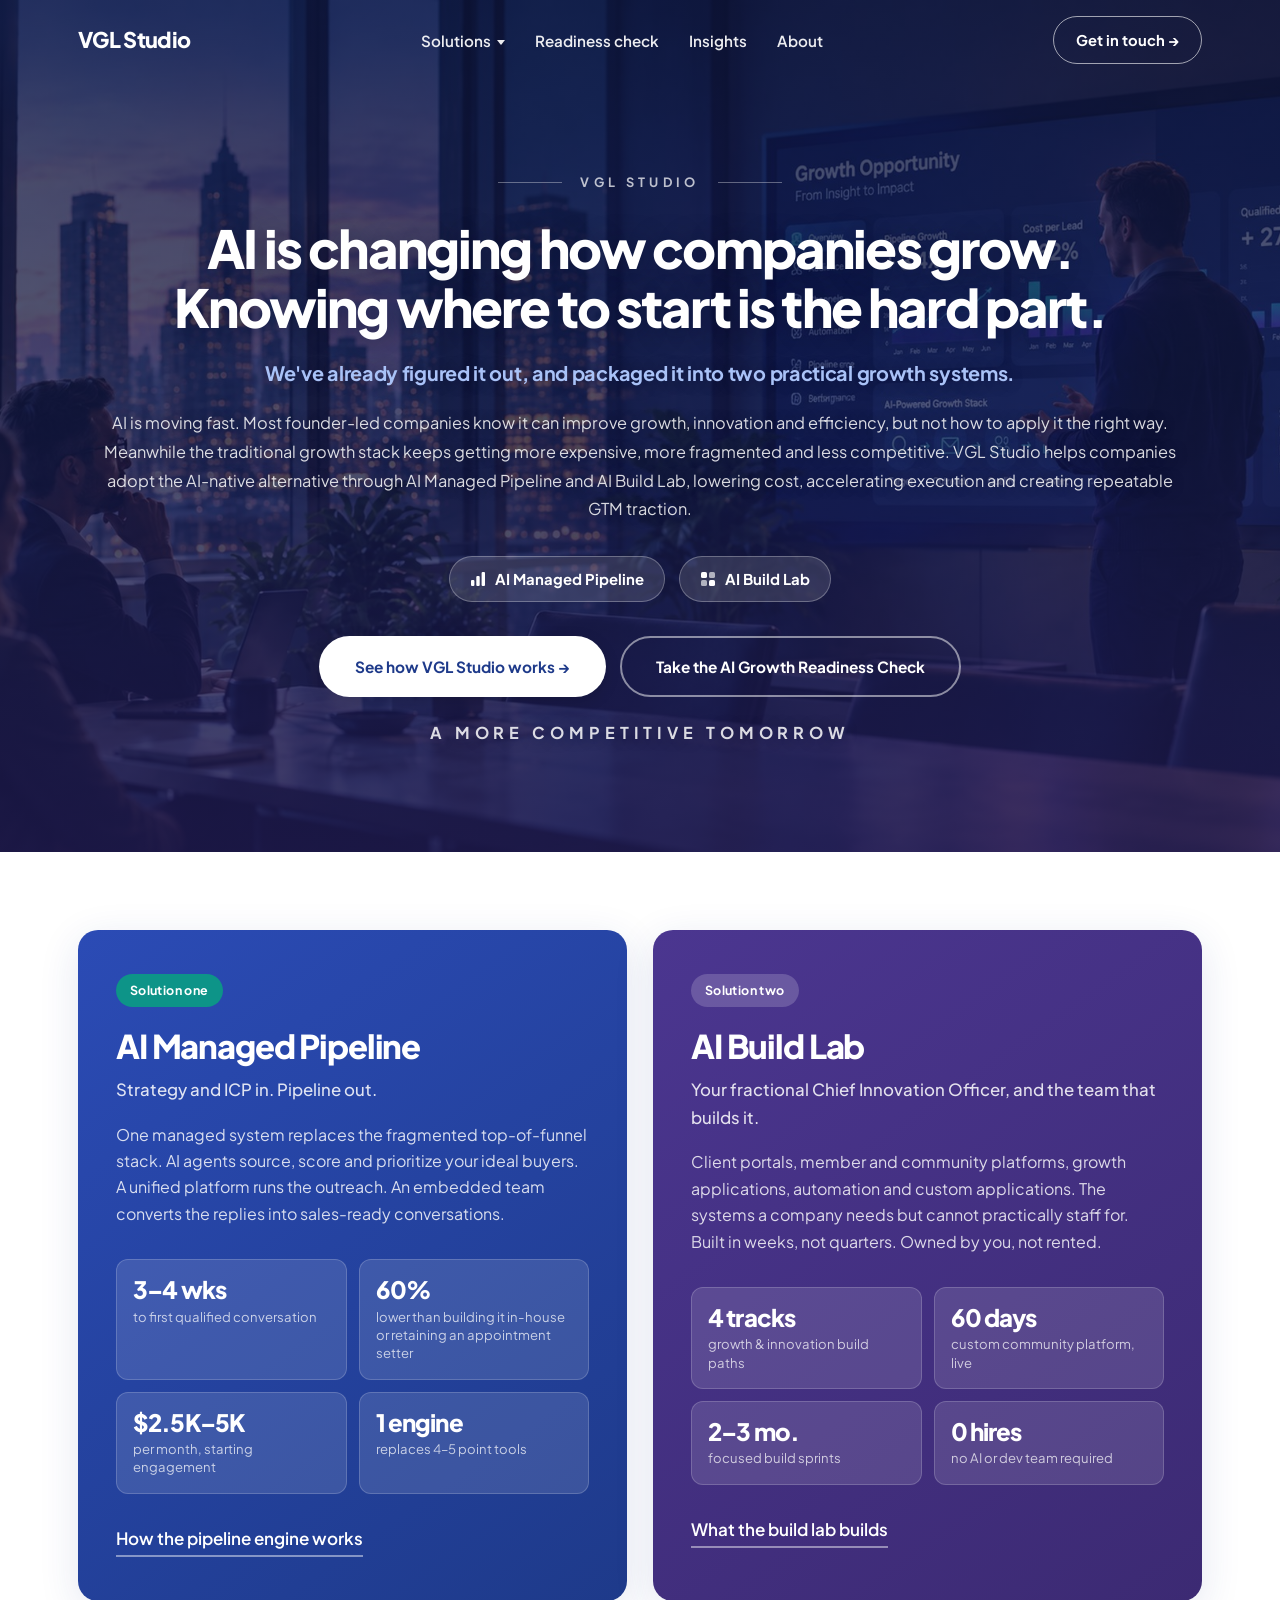
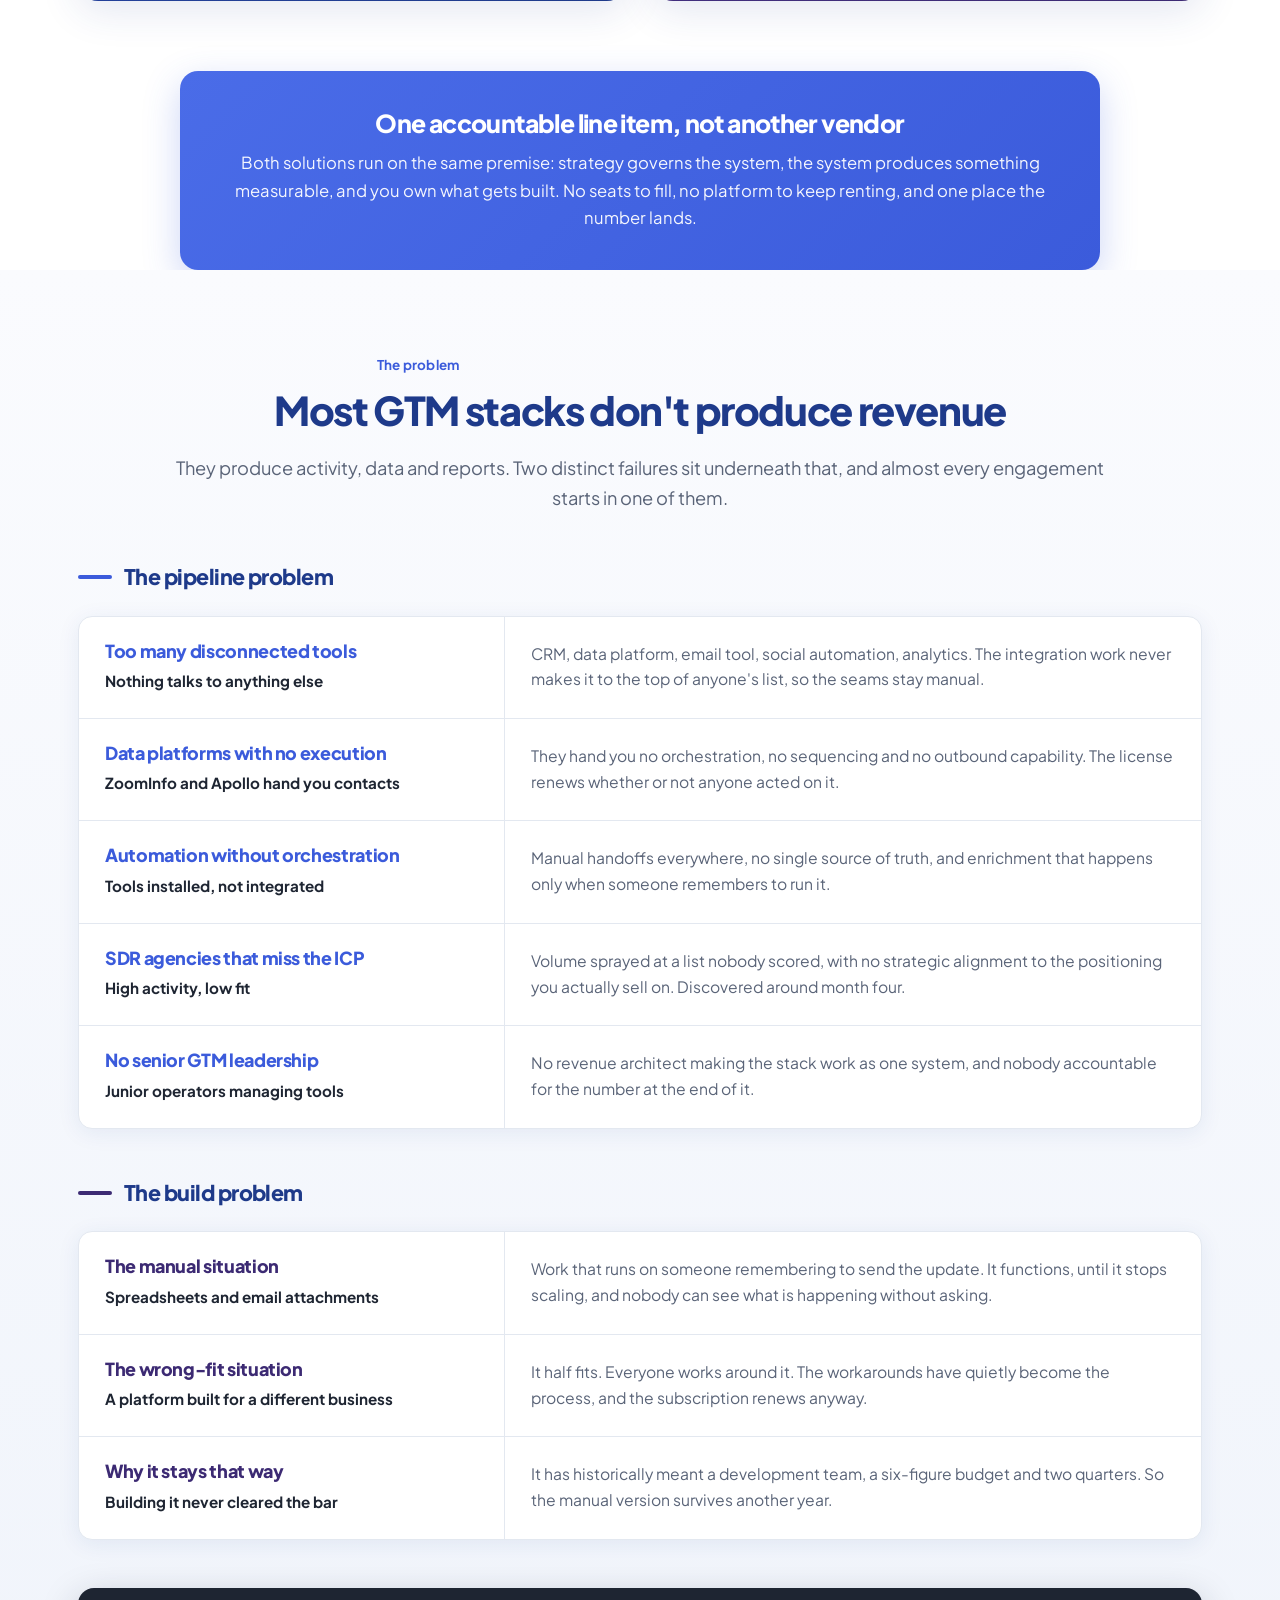
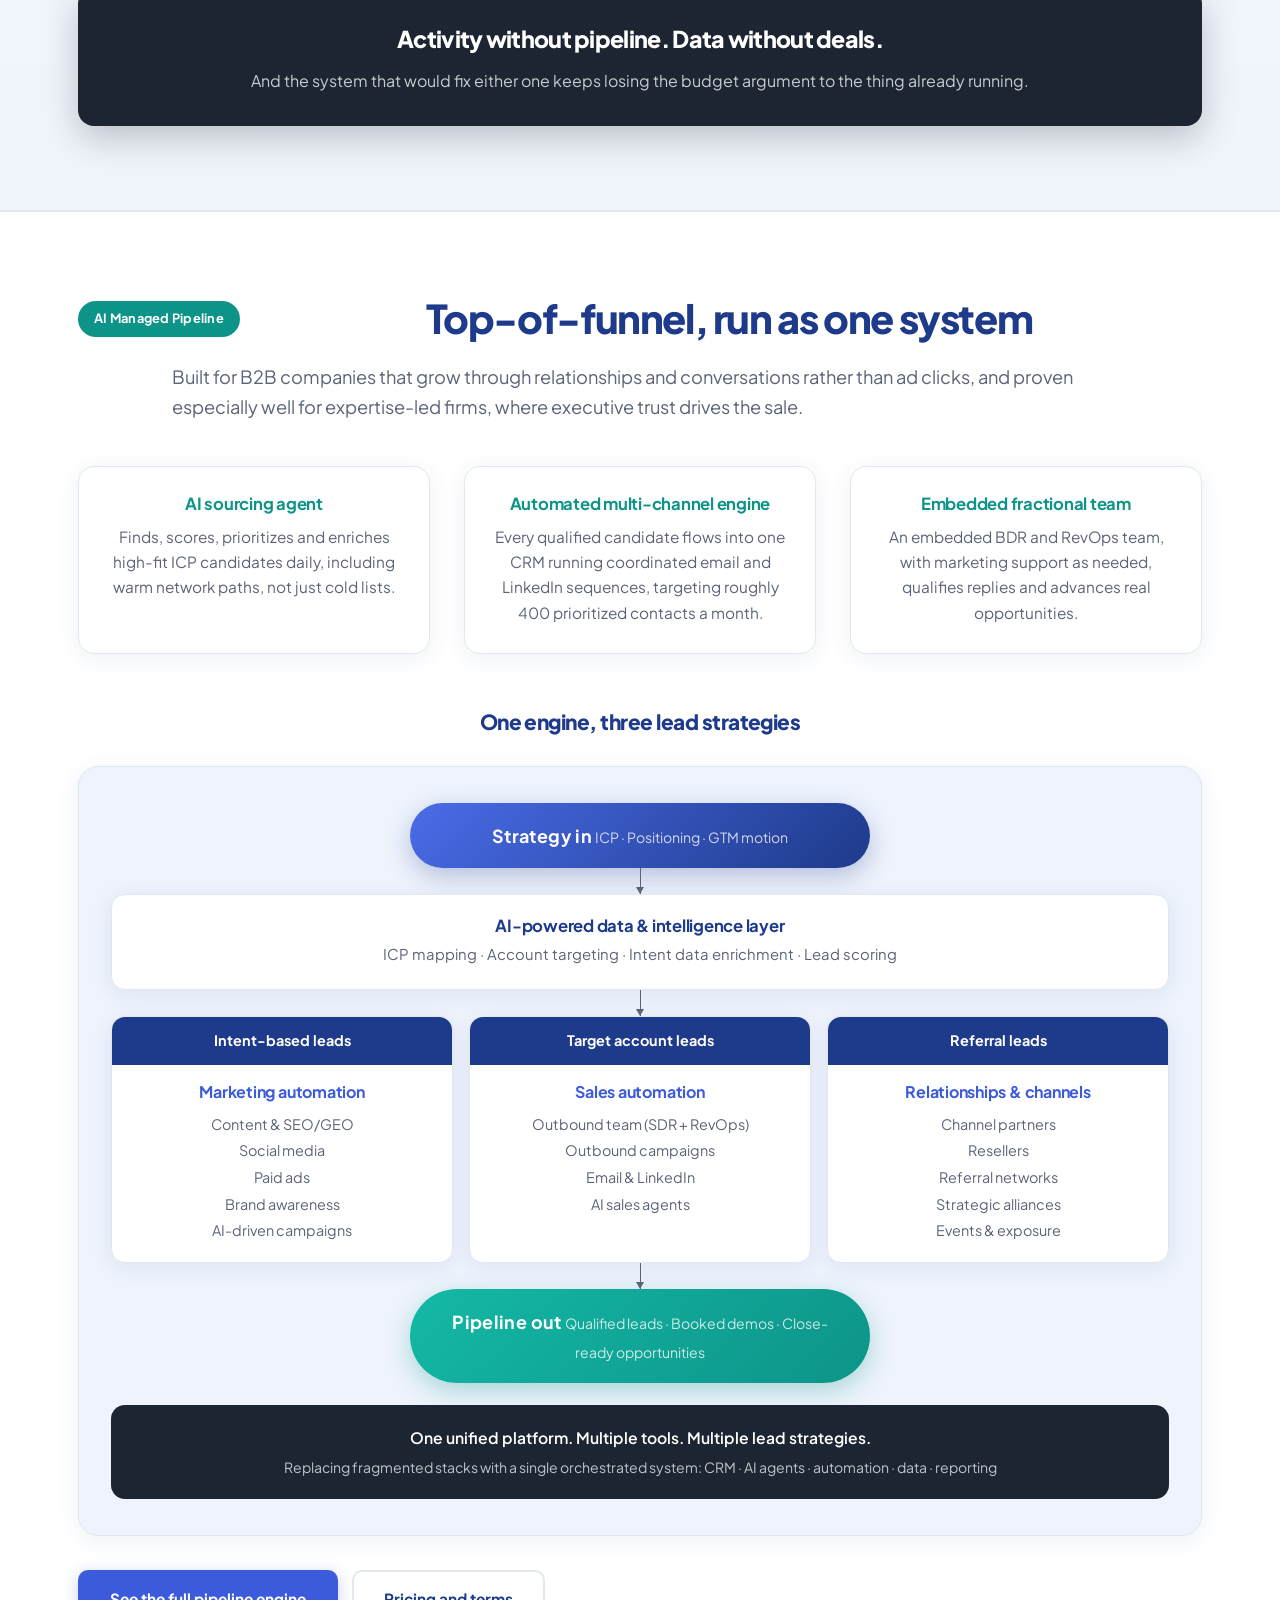
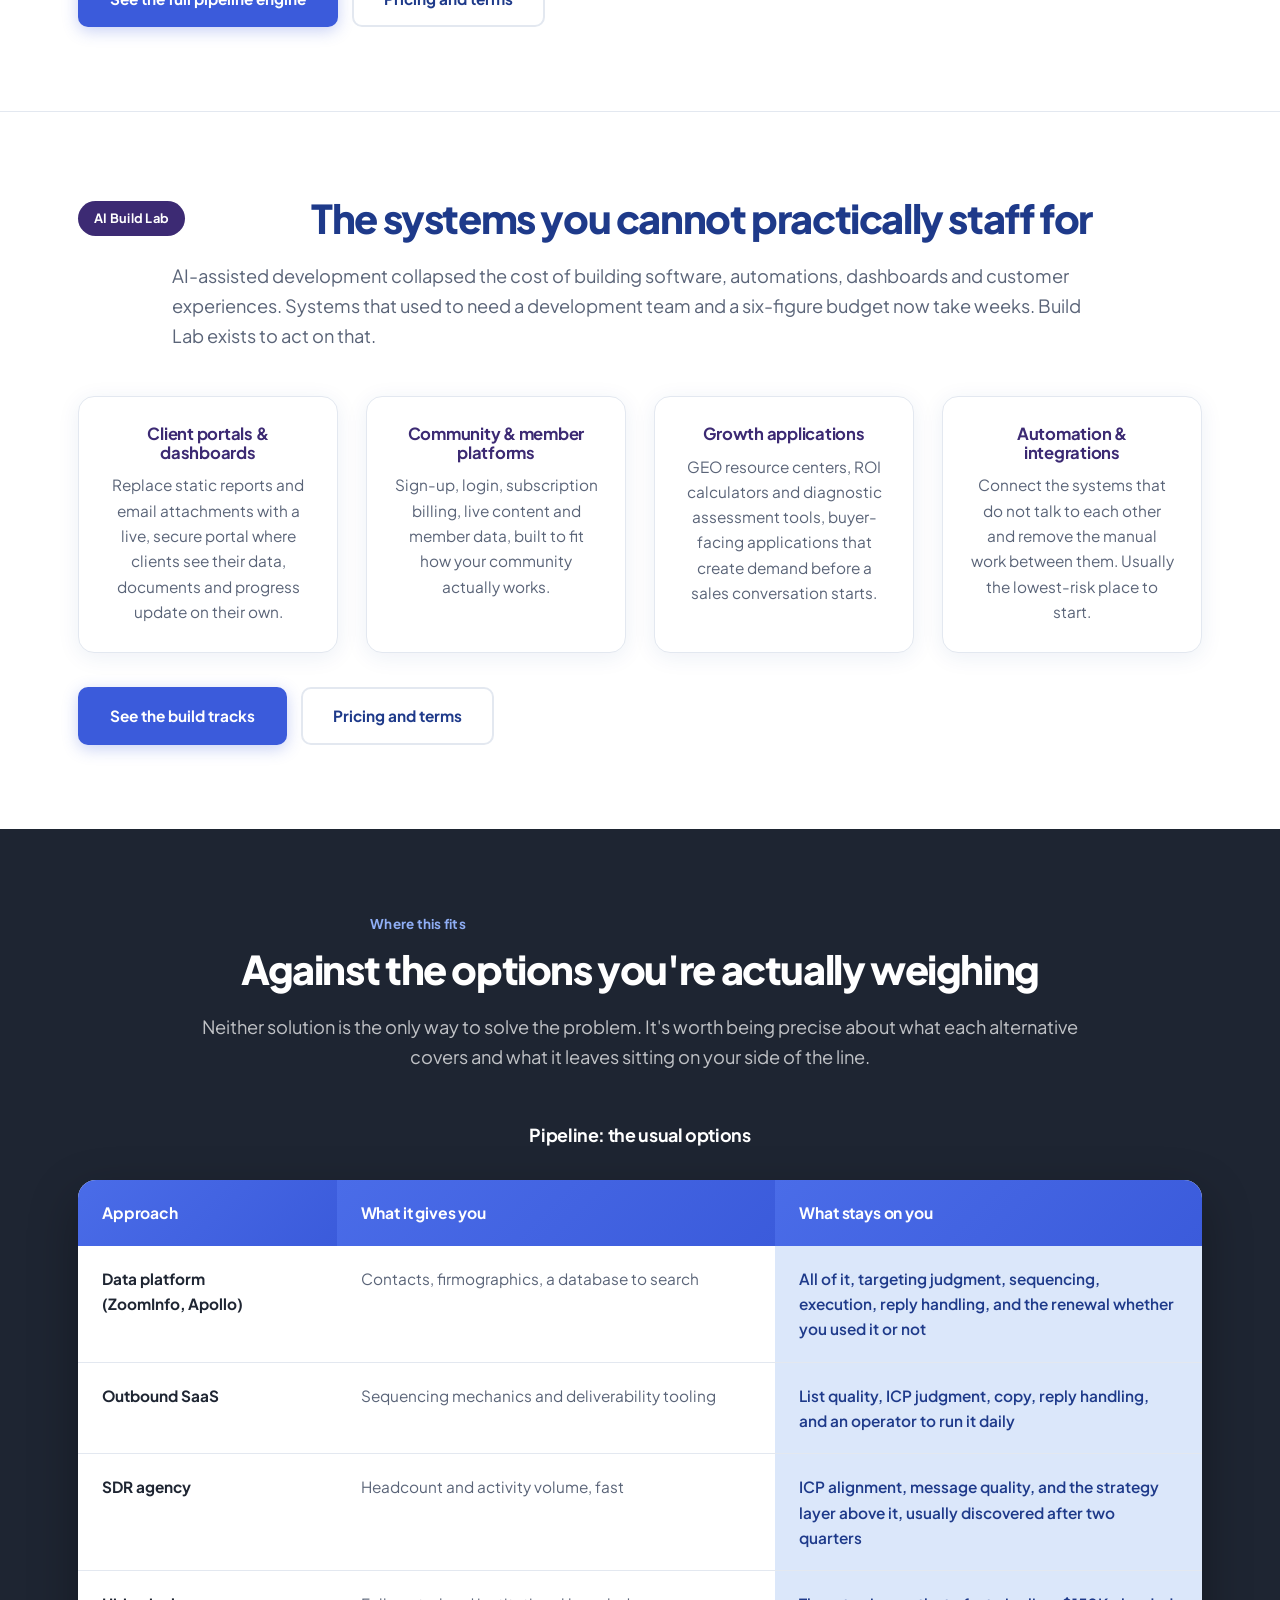
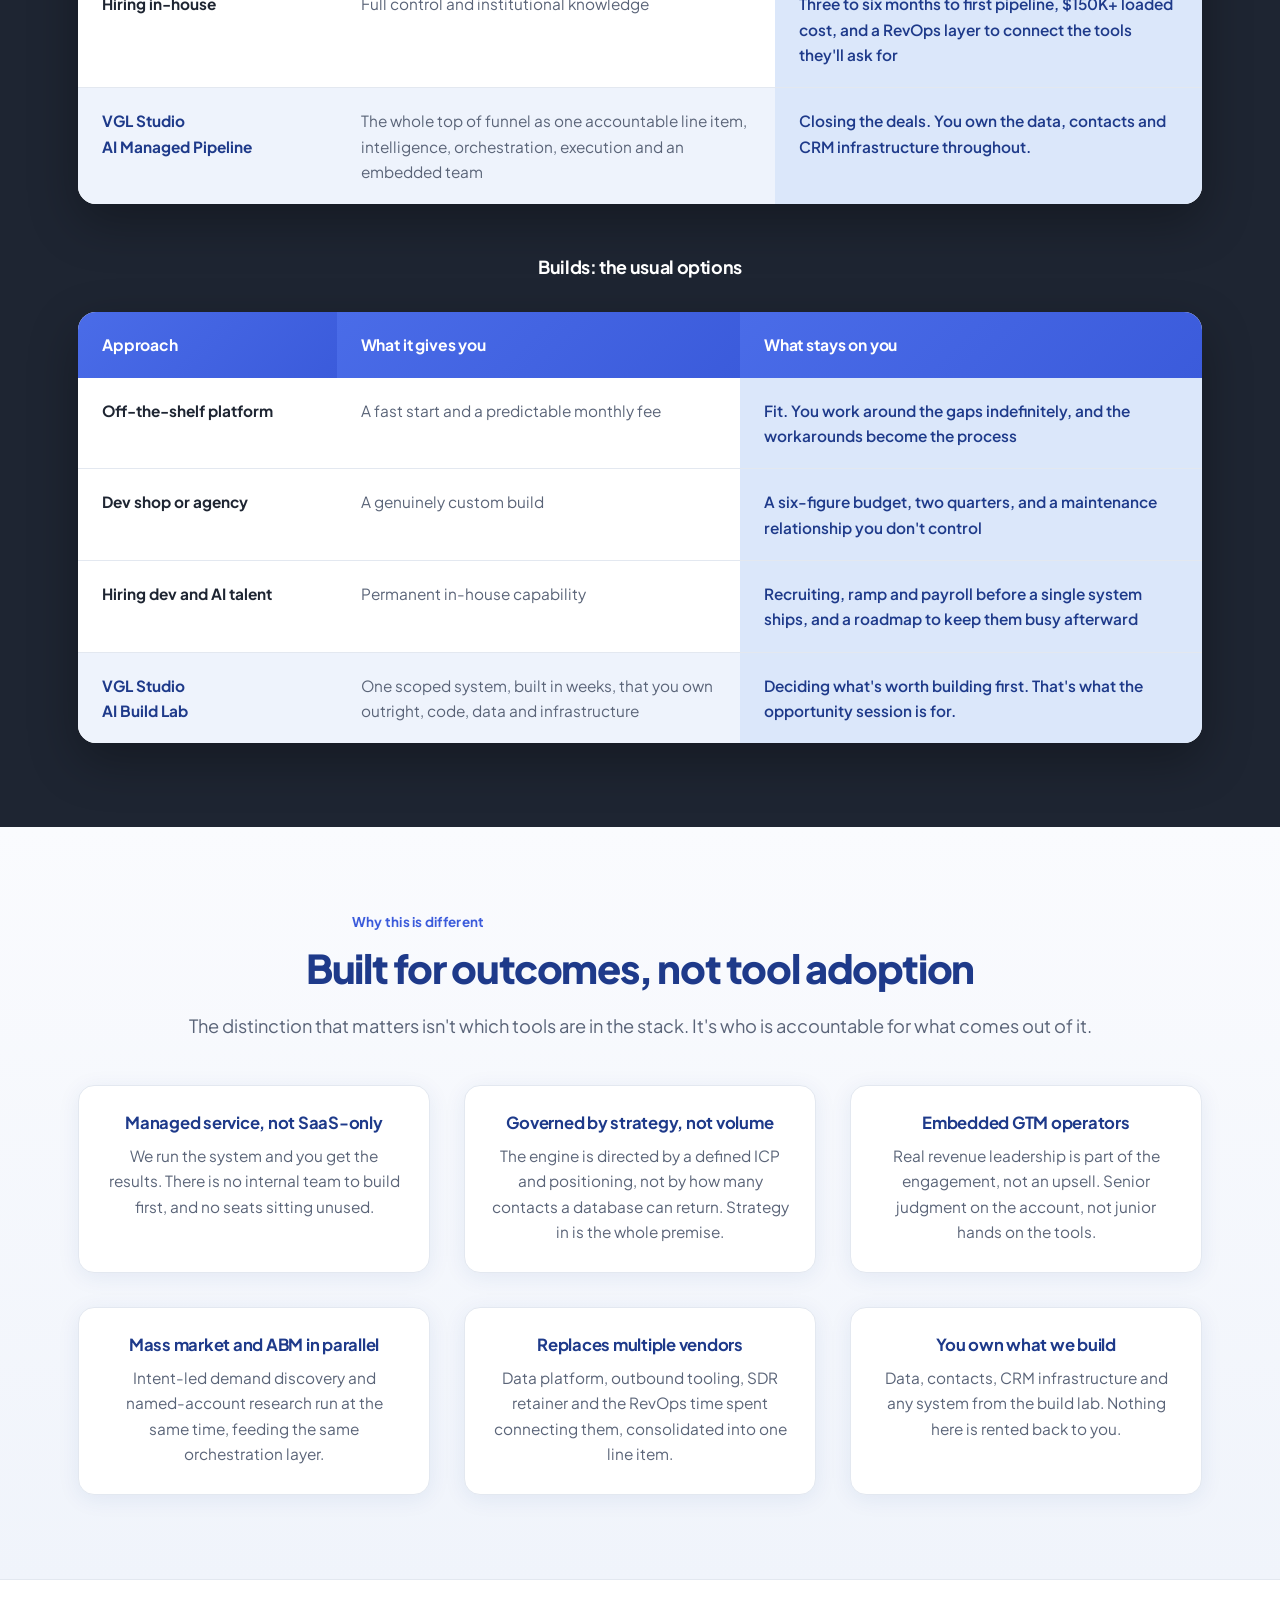
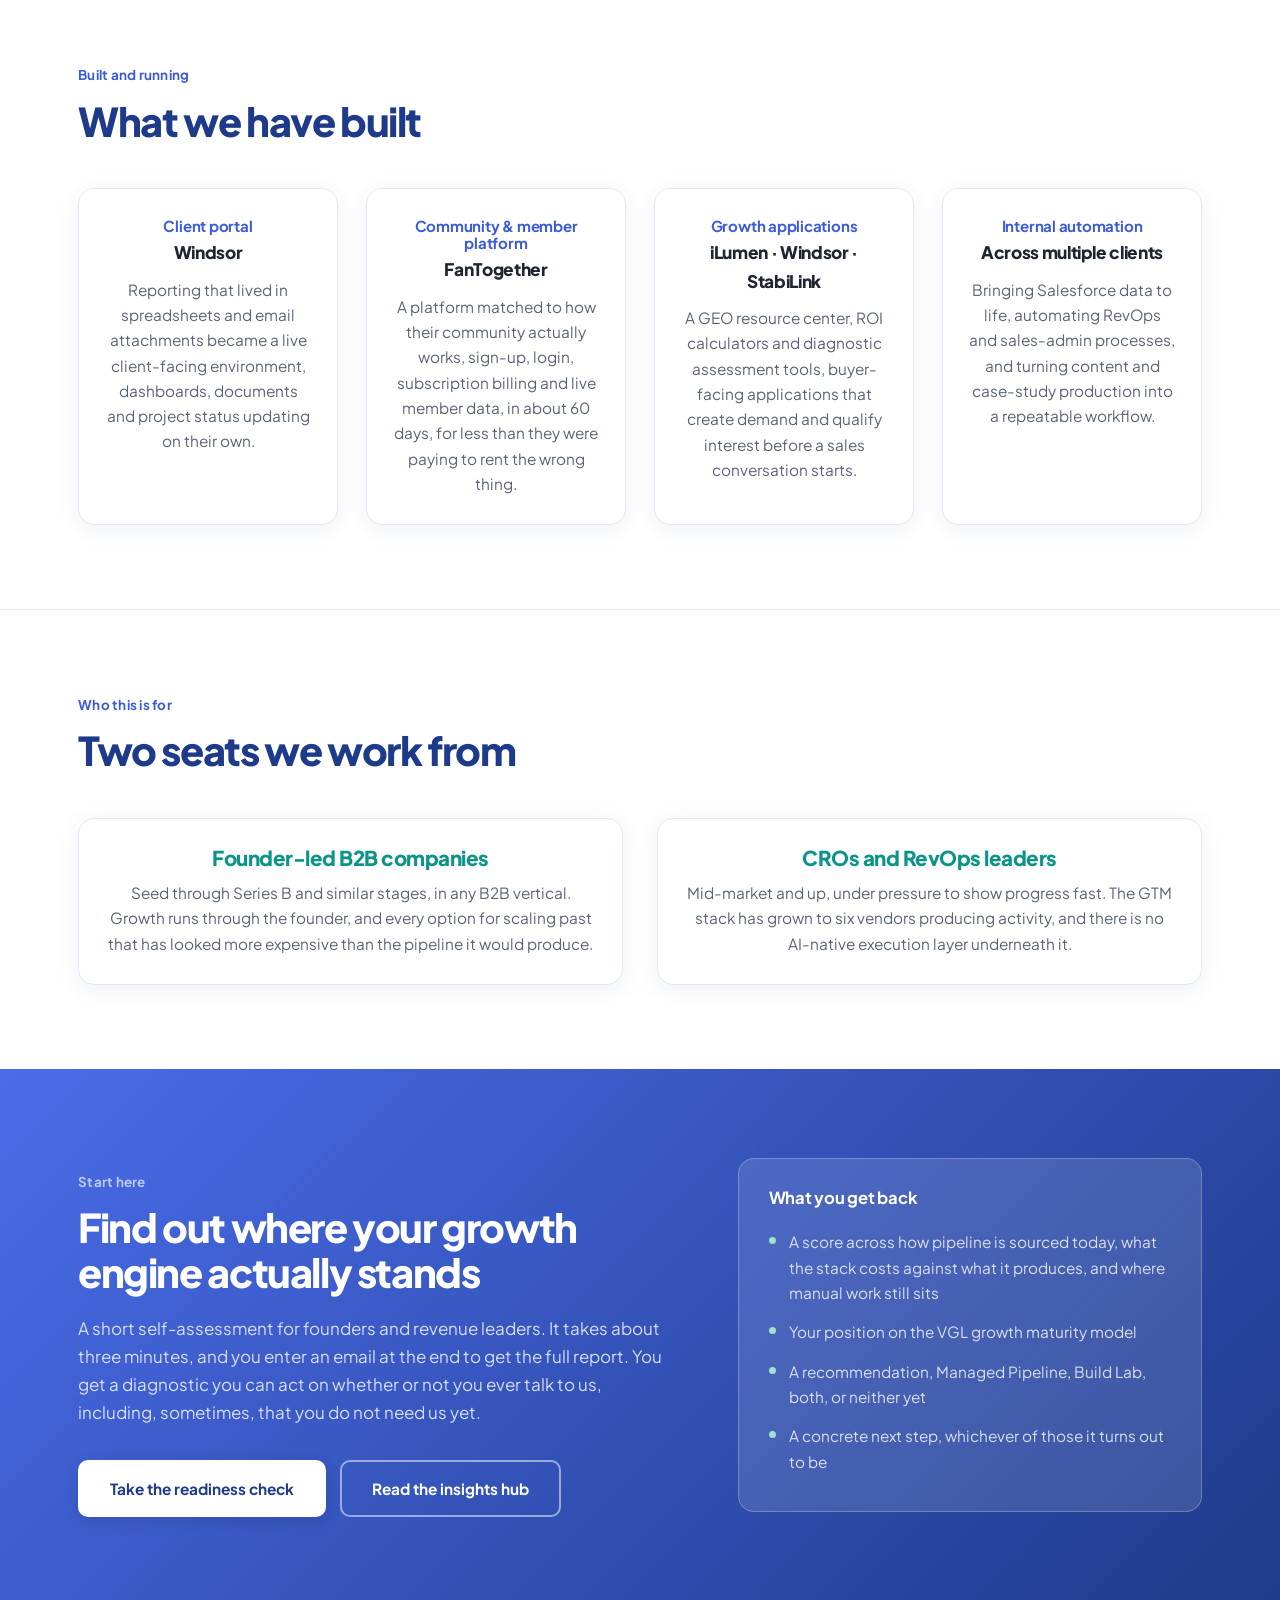
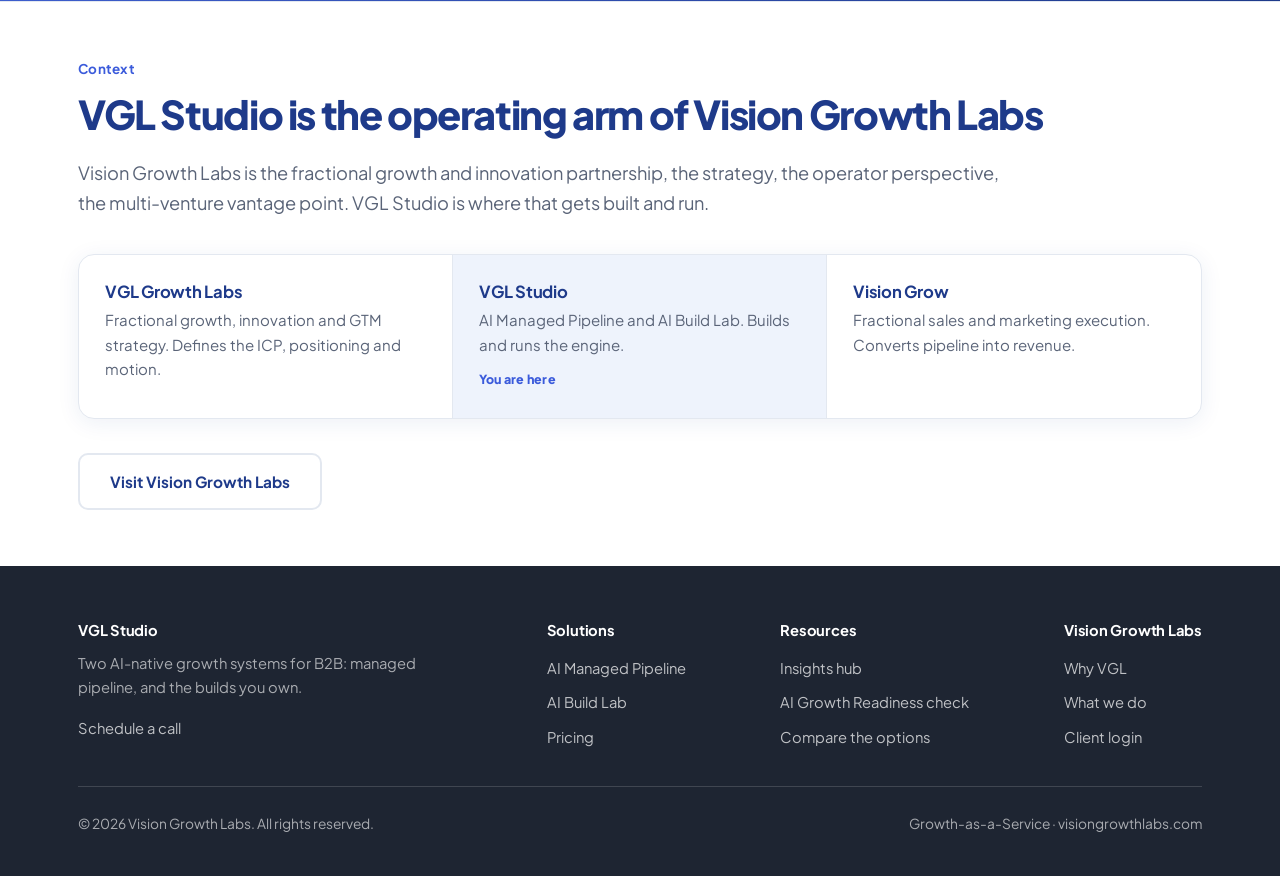
==== index.html @ e2ba4012 "Add files via upload" ====
<!DOCTYPE html>
<html lang="en">
<head>
<meta charset="UTF-8">
<meta name="viewport" content="width=device-width, initial-scale=1.0">

<title>VGL Studio | AI Managed Pipeline &amp; AI Build Lab for B2B Growth</title>
<meta name="description" content="VGL Studio runs two AI-native growth systems for B2B companies: a managed pipeline engine that produces qualified conversations, and a build lab for the portals, applications, and automations you cannot practically staff for.">
<link rel="canonical" href="https://vglstudio.ai/">
<meta name="robots" content="index, follow">

<meta property="og:type" content="website">
<meta property="og:url" content="https://vglstudio.ai/">
<meta property="og:title" content="VGL Studio | AI Managed Pipeline &amp; AI Build Lab for B2B Growth">
<meta property="og:description" content="Two AI-native growth systems for B2B: managed pipeline that produces qualified conversations, and custom builds you own.">
<meta property="og:site_name" content="VGL Studio">
<meta name="twitter:card" content="summary_large_image">
<meta name="twitter:title" content="VGL Studio | AI Managed Pipeline &amp; AI Build Lab">
<meta name="twitter:description" content="Two AI-native growth systems for B2B: managed pipeline that produces qualified conversations, and custom builds you own.">

<link rel="preload" as="image" href="/images/hero.jpg" fetchpriority="high">
<link rel="preconnect" href="https://fonts.googleapis.com">
<link rel="preconnect" href="https://fonts.gstatic.com" crossorigin>
<link href="https://fonts.googleapis.com/css2?family=Plus+Jakarta+Sans:wght@400;500;600;700;800&display=swap" rel="stylesheet">

<script type="application/ld+json">
{
  "@context": "https://schema.org",
  "@graph": [
    {
      "@type": "Organization",
      "@id": "https://vglstudio.ai/#organization",
      "name": "VGL Studio",
      "url": "https://vglstudio.ai/",
      "description": "VGL Studio is the productized growth arm of Vision Growth Labs, delivering AI Managed Pipeline and AI Build Lab engagements for B2B companies.",
      "parentOrganization": {
        "@type": "Organization",
        "name": "Vision Growth Labs",
        "url": "https://visiongrowthlabs.com/"
      }
    },
    {
      "@type": "WebSite",
      "@id": "https://vglstudio.ai/#website",
      "url": "https://vglstudio.ai/",
      "name": "VGL Studio",
      "publisher": { "@id": "https://vglstudio.ai/#organization" }
    },
    {
      "@type": "Service",
      "name": "AI Managed Pipeline",
      "serviceType": "Managed B2B pipeline generation",
      "url": "https://vglstudio.ai/ai-managed-pipeline",
      "provider": { "@id": "https://vglstudio.ai/#organization" },
      "description": "A single managed system that replaces a fragmented top-of-funnel stack. Relationship intelligence, signal mining, buyer intent detection and AI scoring identify high-fit buyers, a unified platform runs coordinated email and LinkedIn outreach, and an embedded BDR and RevOps team converts replies into sales-ready conversations.",
      "offers": {
        "@type": "Offer",
        "priceCurrency": "USD",
        "priceSpecification": {
          "@type": "PriceSpecification",
          "minPrice": "2500",
          "maxPrice": "5000",
          "priceCurrency": "USD",
          "unitText": "MONTH"
        }
      }
    },
    {
      "@type": "Service",
      "name": "AI Build Lab",
      "serviceType": "AI-assisted custom software and automation builds",
      "url": "https://vglstudio.ai/ai-build-lab",
      "provider": { "@id": "https://vglstudio.ai/#organization" },
      "description": "Builds the systems, tools, and platforms a company needs but cannot practically staff for: client portals, member and community platforms, growth applications, automation, and custom applications.",
      "offers": {
        "@type": "Offer",
        "priceCurrency": "USD",
        "priceSpecification": {
          "@type": "PriceSpecification",
          "minPrice": "2000",
          "maxPrice": "5000",
          "priceCurrency": "USD",
          "unitText": "MONTH"
        }
      }
    }
  ]
}
</script>

<link rel="stylesheet" href="/styles.css">
</head>

<body>
<a class="skip" href="#main">Skip to content</a>

<header id="siteheader">
  <div class="wrap nav">
    <a class="brand" href="/">VGL Studio</a>
    <button class="navtoggle" id="navtoggle" aria-label="Open menu" aria-expanded="false"><span></span><span></span><span></span></button>
    <nav aria-label="Primary" id="primarynav">
      <ul>
        <li class="hasmenu">
          <a href="#managed-pipeline">Solutions</a>
          <div class="menu">
            <a href="/ai-managed-pipeline">AI Managed Pipeline<span class="ms">Qualified conversations, managed end to end</span></a>
            <a href="/ai-build-lab">AI Build Lab<span class="ms">The systems you can't practically staff for</span></a>
            <a href="/pricing">Pricing &amp; terms<span class="ms">What each engagement costs</span></a>
          </div>
        </li>
        <li><a href="/readiness">Readiness check</a></li>
        <li><a href="/insights">Insights</a></li>
        <li><a href="/about">About</a></li>
      </ul>
    </nav>
    <a class="nav-cta" href="https://meetings.hubspot.com/leckart2">Get in touch &rarr;</a>
  </div>
</header>

<main id="main">

<section class="hero">
  <div class="wrap">
    <div class="hero-eyebrow"><span>VGL Studio</span></div>

    <h1>AI is changing how companies grow.<br>Knowing where to start is the hard part.</h1>

    <p class="sub">We've already figured it out, and packaged it into two practical growth systems.</p>

    <p>AI is moving fast. Most founder-led companies know it can improve growth, innovation and efficiency, but not how to apply it the right way. Meanwhile the traditional growth stack keeps getting more expensive, more fragmented and less competitive. VGL Studio helps companies adopt the AI-native alternative through AI Managed Pipeline and AI Build Lab, lowering cost, accelerating execution and creating repeatable GTM traction.</p>

    <div class="chips">
      <a class="chip" href="#managed-pipeline">
        <svg width="16" height="16" viewBox="0 0 16 16" fill="none" aria-hidden="true"><rect x="1" y="9" width="3.4" height="6" rx="1" fill="currentColor"/><rect x="6.3" y="5" width="3.4" height="10" rx="1" fill="currentColor"/><rect x="11.6" y="1" width="3.4" height="14" rx="1" fill="currentColor"/></svg>
        AI Managed Pipeline
      </a>
      <a class="chip" href="#build-lab">
        <svg width="16" height="16" viewBox="0 0 16 16" fill="none" aria-hidden="true"><rect x="1" y="1" width="6" height="6" rx="1.6" fill="currentColor"/><rect x="9" y="1" width="6" height="6" rx="1.6" fill="currentColor" opacity=".62"/><rect x="1" y="9" width="6" height="6" rx="1.6" fill="currentColor" opacity=".62"/><rect x="9" y="9" width="6" height="6" rx="1.6" fill="currentColor"/></svg>
        AI Build Lab
      </a>
    </div>

    <div class="btns">
      <a class="btn btn-light" href="#problem">See how VGL Studio works &rarr;</a>
      <a class="btn btn-outline-light" href="/readiness">Take the AI Growth Readiness Check</a>
    </div>

    <p class="hero-foot">A more competitive tomorrow</p>
  </div>
</section>

<section class="splitwrap" aria-label="The two VGL Studio solutions">
  <div class="split">
  <div class="panel panel-pipeline">
    <span class="tag">Solution one</span>
    <h2>AI Managed Pipeline</h2>
    <p class="line">Strategy and ICP in. Pipeline out.</p>
    <p>One managed system replaces the fragmented top-of-funnel stack. AI agents source, score and prioritize your ideal buyers. A unified platform runs the outreach. An embedded team converts the replies into sales-ready conversations.</p>
    <div class="metrics">
      <div class="metric"><span class="num">3&ndash;4 wks</span><span class="cap">to first qualified conversation</span></div>
      <div class="metric"><span class="num">60%</span><span class="cap">lower than building it in-house or retaining an appointment setter</span></div>
      <div class="metric"><span class="num">$2.5K&ndash;5K</span><span class="cap">per month, starting engagement</span></div>
      <div class="metric"><span class="num">1 engine</span><span class="cap">replaces 4&ndash;5 point tools</span></div>
    </div>
    <a class="go" href="/ai-managed-pipeline">How the pipeline engine works</a>
  </div>

  <div class="panel panel-build">
    <span class="tag">Solution two</span>
    <h2>AI Build Lab</h2>
    <p class="line">Your fractional Chief Innovation Officer, and the team that builds it.</p>
    <p>Client portals, member and community platforms, growth applications, automation and custom applications. The systems a company needs but cannot practically staff for. Built in weeks, not quarters. Owned by you, not rented.</p>
    <div class="metrics">
      <div class="metric"><span class="num">4 tracks</span><span class="cap">growth &amp; innovation build paths</span></div>
      <div class="metric"><span class="num">60 days</span><span class="cap">custom community platform, live</span></div>
      <div class="metric"><span class="num">2&ndash;3 mo.</span><span class="cap">focused build sprints</span></div>
      <div class="metric"><span class="num">0 hires</span><span class="cap">no AI or dev team required</span></div>
    </div>
    <a class="go" href="/ai-build-lab">What the build lab builds</a>
  </div>
  </div>

  <div class="wrap" style="padding-top:70px">
    <div class="callout">
      <h3>One accountable line item, not another vendor</h3>
      <p>Both solutions run on the same premise: strategy governs the system, the system produces something measurable, and you own what gets built. No seats to fill, no platform to keep renting, and one place the number lands.</p>
    </div>
  </div>
</section>

<section class="band problem" id="problem">
  <div class="wrap">
    <div class="center">
      <p class="eyebrow">The problem</p>
      <h2>Most GTM stacks don't produce revenue</h2>
      <p class="lead">They produce activity, data and reports. Two distinct failures sit underneath that, and almost every engagement starts in one of them.</p>
    </div>

    <h3 class="probhead">The pipeline problem</h3>
    <div class="defgrid">
      <div class="defrow">
        <div class="dl"><h4>Too many disconnected tools</h4><span class="dsub">Nothing talks to anything else</span></div>
        <div class="dr"><p>CRM, data platform, email tool, social automation, analytics. The integration work never makes it to the top of anyone's list, so the seams stay manual.</p></div>
      </div>
      <div class="defrow">
        <div class="dl"><h4>Data platforms with no execution</h4><span class="dsub">ZoomInfo and Apollo hand you contacts</span></div>
        <div class="dr"><p>They hand you no orchestration, no sequencing and no outbound capability. The license renews whether or not anyone acted on it.</p></div>
      </div>
      <div class="defrow">
        <div class="dl"><h4>Automation without orchestration</h4><span class="dsub">Tools installed, not integrated</span></div>
        <div class="dr"><p>Manual handoffs everywhere, no single source of truth, and enrichment that happens only when someone remembers to run it.</p></div>
      </div>
      <div class="defrow">
        <div class="dl"><h4>SDR agencies that miss the ICP</h4><span class="dsub">High activity, low fit</span></div>
        <div class="dr"><p>Volume sprayed at a list nobody scored, with no strategic alignment to the positioning you actually sell on. Discovered around month four.</p></div>
      </div>
      <div class="defrow">
        <div class="dl"><h4>No senior GTM leadership</h4><span class="dsub">Junior operators managing tools</span></div>
        <div class="dr"><p>No revenue architect making the stack work as one system, and nobody accountable for the number at the end of it.</p></div>
      </div>
    </div>

    <h3 class="probhead probhead-plum">The build problem</h3>
    <div class="defgrid defgrid-plum">
      <div class="defrow">
        <div class="dl"><h4>The manual situation</h4><span class="dsub">Spreadsheets and email attachments</span></div>
        <div class="dr"><p>Work that runs on someone remembering to send the update. It functions, until it stops scaling, and nobody can see what is happening without asking.</p></div>
      </div>
      <div class="defrow">
        <div class="dl"><h4>The wrong-fit situation</h4><span class="dsub">A platform built for a different business</span></div>
        <div class="dr"><p>It half fits. Everyone works around it. The workarounds have quietly become the process, and the subscription renews anyway.</p></div>
      </div>
      <div class="defrow">
        <div class="dl"><h4>Why it stays that way</h4><span class="dsub">Building it never cleared the bar</span></div>
        <div class="dr"><p>It has historically meant a development team, a six-figure budget and two quarters. So the manual version survives another year.</p></div>
      </div>
    </div>

    <div class="result">
      <strong>Activity without pipeline. Data without deals.</strong>
      <span>And the system that would fix either one keeps losing the budget argument to the thing already running.</span>
    </div>
  </div>
</section>

<section class="band detail" id="managed-pipeline">
  <div class="wrap">
    <div class="center" style="margin-bottom:8px">
    <div class="head">
      <span class="pill pill-teal">AI Managed Pipeline</span>
      <h2>Top-of-funnel, run as one system</h2>
    </div>
    </div>
    <p class="lead" style="margin:20px auto 0">Built for B2B companies that grow through relationships and conversations rather than ad clicks, and proven especially well for expertise-led firms, where executive trust drives the sale.</p>

    <div class="grid-3">
      <div class="item item-teal">
        <h4>AI sourcing agent</h4>
        <p>Finds, scores, prioritizes and enriches high-fit ICP candidates daily, including warm network paths, not just cold lists.</p>
      </div>
      <div class="item item-teal">
        <h4>Automated multi-channel engine</h4>
        <p>Every qualified candidate flows into one CRM running coordinated email and LinkedIn sequences, targeting roughly 400 prioritized contacts a month.</p>
      </div>
      <div class="item item-teal">
        <h4>Embedded fractional team</h4>
        <p>An embedded BDR and RevOps team, with marketing support as needed, qualifies replies and advances real opportunities.</p>
      </div>
    </div>

    <h3 class="subhead">One engine, three lead strategies</h3>
    <div class="engine" role="img" aria-label="Diagram: GTM strategy feeds an AI-powered data and intelligence layer, which drives three parallel lead strategies, intent-based leads through marketing automation, target account leads through sales automation, and referral leads through relationships and channels, all producing qualified pipeline.">
      <div class="enode">
        <span class="t">Strategy in</span>
        <span class="s">ICP &middot; Positioning &middot; GTM motion</span>
      </div>
      <div class="eflow"></div>
      <div class="eintel">
        <h4>AI-powered data &amp; intelligence layer</h4>
        <p>ICP mapping &middot; Account targeting &middot; Intent data enrichment &middot; Lead scoring</p>
      </div>
      <div class="eflow"></div>
      <div class="elanes">
        <div class="elane">
          <div class="lh">Intent-based leads</div>
          <div class="lb">
            <h4>Marketing automation</h4>
            <ul>
              <li>Content &amp; SEO/GEO</li>
              <li>Social media</li>
              <li>Paid ads</li>
              <li>Brand awareness</li>
              <li>AI-driven campaigns</li>
            </ul>
          </div>
        </div>
        <div class="elane">
          <div class="lh">Target account leads</div>
          <div class="lb">
            <h4>Sales automation</h4>
            <ul>
              <li>Outbound team (SDR + RevOps)</li>
              <li>Outbound campaigns</li>
              <li>Email &amp; LinkedIn</li>
              <li>AI sales agents</li>
            </ul>
          </div>
        </div>
        <div class="elane">
          <div class="lh">Referral leads</div>
          <div class="lb">
            <h4>Relationships &amp; channels</h4>
            <ul>
              <li>Channel partners</li>
              <li>Resellers</li>
              <li>Referral networks</li>
              <li>Strategic alliances</li>
              <li>Events &amp; exposure</li>
            </ul>
          </div>
        </div>
      </div>
      <div class="eflow"></div>
      <div class="enode enode-out">
        <span class="t">Pipeline out</span>
        <span class="s">Qualified leads &middot; Booked demos &middot; Close-ready opportunities</span>
      </div>
      <div style="height:22px"></div>
      <div class="efoot">
        <strong>One unified platform. Multiple tools. Multiple lead strategies.</strong>
        <span>Replacing fragmented stacks with a single orchestrated system: CRM &middot; AI agents &middot; automation &middot; data &middot; reporting</span>
      </div>
    </div>

    <div class="btns">
      <a class="btn btn-primary" href="/ai-managed-pipeline">See the full pipeline engine</a>
      <a class="btn btn-ghost" href="/pricing">Pricing and terms</a>
    </div>
  </div>
</section>

<section class="band detail" id="build-lab">
  <div class="wrap">
    <div class="center" style="margin-bottom:8px">
    <div class="head">
      <span class="pill pill-plum">AI Build Lab</span>
      <h2>The systems you cannot practically staff for</h2>
    </div>
    </div>
    <p class="lead" style="margin:20px auto 0">AI-assisted development collapsed the cost of building software, automations, dashboards and customer experiences. Systems that used to need a development team and a six-figure budget now take weeks. Build Lab exists to act on that.</p>

    <div class="grid-4">
      <div class="item item-plum">
        <h4>Client portals &amp; dashboards</h4>
        <p>Replace static reports and email attachments with a live, secure portal where clients see their data, documents and progress update on their own.</p>
      </div>
      <div class="item item-plum">
        <h4>Community &amp; member platforms</h4>
        <p>Sign-up, login, subscription billing, live content and member data, built to fit how your community actually works.</p>
      </div>
      <div class="item item-plum">
        <h4>Growth applications</h4>
        <p>GEO resource centers, ROI calculators and diagnostic assessment tools, buyer-facing applications that create demand before a sales conversation starts.</p>
      </div>
      <div class="item item-plum">
        <h4>Automation &amp; integrations</h4>
        <p>Connect the systems that do not talk to each other and remove the manual work between them. Usually the lowest-risk place to start.</p>
      </div>
    </div>

    <div class="btns">
      <a class="btn btn-primary" href="/ai-build-lab">See the build tracks</a>
      <a class="btn btn-ghost" href="/pricing">Pricing and terms</a>
    </div>
  </div>
</section>

<section class="band fitband" id="where-we-fit">
  <div class="wrap center">
    <p class="eyebrow">Where this fits</p>
    <h2>Against the options you're actually weighing</h2>
    <p class="lead">Neither solution is the only way to solve the problem. It's worth being precise about what each alternative covers and what it leaves sitting on your side of the line.</p>

    <p class="tcap">Pipeline: the usual options</p>
    <div class="tablecard">
    <table>
      <thead>
        <tr><th scope="col">Approach</th><th scope="col">What it gives you</th><th scope="col">What stays on you</th></tr>
      </thead>
      <tbody>
        <tr><th scope="row">Data platform<br>(ZoomInfo, Apollo)</th><td>Contacts, firmographics, a database to search</td><td>All of it, targeting judgment, sequencing, execution, reply handling, and the renewal whether you used it or not</td></tr>
        <tr><th scope="row">Outbound SaaS</th><td>Sequencing mechanics and deliverability tooling</td><td>List quality, ICP judgment, copy, reply handling, and an operator to run it daily</td></tr>
        <tr><th scope="row">SDR agency</th><td>Headcount and activity volume, fast</td><td>ICP alignment, message quality, and the strategy layer above it, usually discovered after two quarters</td></tr>
        <tr><th scope="row">Hiring in-house</th><td>Full control and institutional knowledge</td><td>Three to six months to first pipeline, $150K+ loaded cost, and a RevOps layer to connect the tools they'll ask for</td></tr>
        <tr class="us"><th scope="row">VGL Studio<br>AI Managed Pipeline</th><td>The whole top of funnel as one accountable line item, intelligence, orchestration, execution and an embedded team</td><td>Closing the deals. You own the data, contacts and CRM infrastructure throughout.</td></tr>
      </tbody>
    </table>
    </div>

    <p class="tcap">Builds: the usual options</p>
    <div class="tablecard">
    <table>
      <thead>
        <tr><th scope="col">Approach</th><th scope="col">What it gives you</th><th scope="col">What stays on you</th></tr>
      </thead>
      <tbody>
        <tr><th scope="row">Off-the-shelf platform</th><td>A fast start and a predictable monthly fee</td><td>Fit. You work around the gaps indefinitely, and the workarounds become the process</td></tr>
        <tr><th scope="row">Dev shop or agency</th><td>A genuinely custom build</td><td>A six-figure budget, two quarters, and a maintenance relationship you don't control</td></tr>
        <tr><th scope="row">Hiring dev and AI talent</th><td>Permanent in-house capability</td><td>Recruiting, ramp and payroll before a single system ships, and a roadmap to keep them busy afterward</td></tr>
        <tr class="us us-plum"><th scope="row">VGL Studio<br>AI Build Lab</th><td>One scoped system, built in weeks, that you own outright, code, data and infrastructure</td><td>Deciding what's worth building first. That's what the opportunity session is for.</td></tr>
      </tbody>
    </table>
    </div>
  </div>
</section>

<section class="band diff">
  <div class="wrap center">
    <p class="eyebrow">Why this is different</p>
    <h2>Built for outcomes, not tool adoption</h2>
    <p class="lead">The distinction that matters isn't which tools are in the stack. It's who is accountable for what comes out of it.</p>
    <div class="grid-3">
      <div class="item">
        <h4>Managed service, not SaaS-only</h4>
        <p>We run the system and you get the results. There is no internal team to build first, and no seats sitting unused.</p>
      </div>
      <div class="item">
        <h4>Governed by strategy, not volume</h4>
        <p>The engine is directed by a defined ICP and positioning, not by how many contacts a database can return. Strategy in is the whole premise.</p>
      </div>
      <div class="item">
        <h4>Embedded GTM operators</h4>
        <p>Real revenue leadership is part of the engagement, not an upsell. Senior judgment on the account, not junior hands on the tools.</p>
      </div>
      <div class="item">
        <h4>Mass market and ABM in parallel</h4>
        <p>Intent-led demand discovery and named-account research run at the same time, feeding the same orchestration layer.</p>
      </div>
      <div class="item">
        <h4>Replaces multiple vendors</h4>
        <p>Data platform, outbound tooling, SDR retainer and the RevOps time spent connecting them, consolidated into one line item.</p>
      </div>
      <div class="item">
        <h4>You own what we build</h4>
        <p>Data, contacts, CRM infrastructure and any system from the build lab. Nothing here is rented back to you.</p>
      </div>
    </div>
  </div>
</section>

<section class="band proof">
  <div class="wrap">
    <p class="eyebrow">Built and running</p>
    <h2>What we have built</h2>
    <div class="grid-4">
      <div class="item">
        <h4>Client portal</h4>
        <p class="client">Windsor</p>
        <p>Reporting that lived in spreadsheets and email attachments became a live client-facing environment, dashboards, documents and project status updating on their own.</p>
      </div>
      <div class="item">
        <h4>Community &amp; member platform</h4>
        <p class="client">FanTogether</p>
        <p>A platform matched to how their community actually works, sign-up, login, subscription billing and live member data, in about 60 days, for less than they were paying to rent the wrong thing.</p>
      </div>
      <div class="item">
        <h4>Growth applications</h4>
        <p class="client">iLumen &middot; Windsor &middot; StabiLink</p>
        <p>A GEO resource center, ROI calculators and diagnostic assessment tools, buyer-facing applications that create demand and qualify interest before a sales conversation starts.</p>
      </div>
      <div class="item">
        <h4>Internal automation</h4>
        <p class="client">Across multiple clients</p>
        <p>Bringing Salesforce data to life, automating RevOps and sales-admin processes, and turning content and case-study production into a repeatable workflow.</p>
      </div>
    </div>
  </div>
</section>

<section class="band">
  <div class="wrap">
    <p class="eyebrow">Who this is for</p>
    <h2>Two seats we work from</h2>
    <div class="grid-2">
      <div class="item item-teal">
        <h3>Founder-led B2B companies</h3>
        <p>Seed through Series B and similar stages, in any B2B vertical. Growth runs through the founder, and every option for scaling past that has looked more expensive than the pipeline it would produce.</p>
      </div>
      <div class="item item-teal">
        <h3>CROs and RevOps leaders</h3>
        <p>Mid-market and up, under pressure to show progress fast. The GTM stack has grown to six vendors producing activity, and there is no AI-native execution layer underneath it.</p>
      </div>
    </div>
  </div>
</section>

<section class="band readiness">
  <div class="wrap inner">
    <div>
      <p class="eyebrow" style="color:rgba(255,255,255,0.65)">Start here</p>
      <h2>Find out where your growth engine actually stands</h2>
      <p>A short self-assessment for founders and revenue leaders. It takes about three minutes, and you enter an email at the end to get the full report. You get a diagnostic you can act on whether or not you ever talk to us, including, sometimes, that you do not need us yet.</p>
      <div class="btns">
        <a class="btn btn-light" href="/readiness">Take the readiness check</a>
        <a class="btn btn-outline-light" href="/insights">Read the insights hub</a>
      </div>
    </div>
    <div class="rcard">
      <h4>What you get back</h4>
      <ul>
        <li>A score across how pipeline is sourced today, what the stack costs against what it produces, and where manual work still sits</li>
        <li>Your position on the VGL growth maturity model</li>
        <li>A recommendation, Managed Pipeline, Build Lab, both, or neither yet</li>
        <li>A concrete next step, whichever of those it turns out to be</li>
      </ul>
    </div>
  </div>
</section>

<section class="band-tight umbrella">
  <div class="wrap">
    <p class="eyebrow">Context</p>
    <h2>VGL Studio is the operating arm of Vision Growth Labs</h2>
    <p class="lead">Vision Growth Labs is the fractional growth and innovation partnership, the strategy, the operator perspective, the multi-venture vantage point. VGL Studio is where that gets built and run.</p>
    <div class="layers">
      <div class="layer">
        <h4>VGL Growth Labs</h4>
        <p>Fractional growth, innovation and GTM strategy. Defines the ICP, positioning and motion.</p>
      </div>
      <div class="layer here">
        <h4>VGL Studio</h4>
        <p>AI Managed Pipeline and AI Build Lab. Builds and runs the engine.</p>
        <span class="mark">You are here</span>
      </div>
      <div class="layer">
        <h4>Vision Grow</h4>
        <p>Fractional sales and marketing execution. Converts pipeline into revenue.</p>
      </div>
    </div>
    <div class="btns">
      <a class="btn btn-ghost" href="https://visiongrowthlabs.com">Visit Vision Growth Labs</a>
    </div>
  </div>
</section>

</main>

<footer>
  <div class="wrap">
    <div class="fgrid">
      <div>
        <h4>VGL Studio</h4>
        <p style="max-width:34ch">Two AI-native growth systems for B2B: managed pipeline, and the builds you own.</p>
        <p style="margin-top:16px"><a href="https://meetings.hubspot.com/leckart2">Schedule a call</a></p>
      </div>
      <div>
        <h4>Solutions</h4>
        <ul>
          <li><a href="/ai-managed-pipeline">AI Managed Pipeline</a></li>
          <li><a href="/ai-build-lab">AI Build Lab</a></li>
          <li><a href="/pricing">Pricing</a></li>
        </ul>
      </div>
      <div>
        <h4>Resources</h4>
        <ul>
          <li><a href="/insights">Insights hub</a></li>
          <li><a href="/readiness">AI Growth Readiness check</a></li>
          <li><a href="#where-we-fit">Compare the options</a></li>
        </ul>
      </div>
      <div>
        <h4>Vision Growth Labs</h4>
        <ul>
          <li><a href="https://visiongrowthlabs.com">Why VGL</a></li>
          <li><a href="https://visiongrowthlabs.com/what-we-do.html">What we do</a></li>
          <li><a href="https://go.clientlogin.app">Client login</a></li>
        </ul>
      </div>
    </div>
    <div class="fbot">
      <span>&copy; 2026 Vision Growth Labs. All rights reserved.</span>
      <span>Growth-as-a-Service &middot; visiongrowthlabs.com</span>
    </div>
  </div>
</footer>

<script>
(function(){
  var hdr = document.getElementById('siteheader');
  function onScroll(){
    if (window.scrollY > 60) hdr.classList.add('scrolled');
    else hdr.classList.remove('scrolled');
  }
  window.addEventListener('scroll', onScroll, {passive:true});
  onScroll();

  var tg=document.getElementById('navtoggle'), nv=document.getElementById('primarynav');
  if(tg&&nv){ tg.addEventListener('click',function(){
    var open=nv.classList.toggle('open');
    tg.setAttribute('aria-expanded',open?'true':'false');
    tg.classList.toggle('on',open);
    hdr.classList.toggle('navopen',open);
  }); }
})();
</script>
</body>
</html>
---- styles.css ----
:root{
  --ink:#1E2532;
  --navy:#1E3A8A;
  --navy-deep:#17306F;
  --blue:#3B5BDB;
  --blue-bright:#4A6CE8;
  --tint:#DBE7FA;
  --tint-soft:#EEF3FC;
  --teal:#0D9488;
  --plum:#3C2A73;
  --slate:#5A6478;
  --rule:#E3E8F0;
  --mist:#F5F7FB;
  --paper:#FFFFFF;
  --wrap:1180px;
  --shadow:0 4px 22px rgba(30,58,138,0.08);
  --shadow-lg:0 10px 40px rgba(30,58,138,0.12);
}

*{margin:0;padding:0;box-sizing:border-box}
html{scroll-behavior:smooth}
@media (prefers-reduced-motion: reduce){
  html{scroll-behavior:auto}
  *{animation:none !important;transition:none !important}
}

body{
  font-family:'Plus Jakarta Sans',-apple-system,BlinkMacSystemFont,'Segoe UI',sans-serif;
  font-size:17px;
  line-height:1.65;
  color:var(--ink);
  background:var(--paper);
  -webkit-font-smoothing:antialiased;
}

h1,h2,h3,h4,.num{font-family:'Plus Jakarta Sans',sans-serif;font-weight:800;line-height:1.14;letter-spacing:-0.035em}
h1{font-size:clamp(2.2rem,4.6vw,3.6rem);color:var(--navy)}
h2{font-size:clamp(1.85rem,3.1vw,2.7rem);color:var(--navy)}
h3{font-size:1.28rem;letter-spacing:-0.025em}
h4{font-size:1.04rem;font-weight:700;letter-spacing:-0.015em}

/* centered section openers, VGL pattern */
.center{text-align:center}
.center h2{margin:0 auto}
.center .lead{margin-left:auto;margin-right:auto;text-align:center}
.center .eyebrow{text-align:center}
.center .btns{justify-content:center}
p{max-width:68ch}
a{color:var(--blue);text-decoration:none}
a:hover{text-decoration:underline}
:focus-visible{outline:3px solid var(--blue);outline-offset:3px;border-radius:2px}

.wrap{max-width:var(--wrap);margin:0 auto;padding:0 28px}
.band{padding:84px 0}
.band-tight{padding:56px 0}
.lead{font-size:1.14rem;color:var(--slate);margin-top:20px;max-width:72ch}
.eyebrow{font-family:'Plus Jakarta Sans',sans-serif;font-size:0.84rem;font-weight:700;color:var(--blue);letter-spacing:0.02em;margin-bottom:12px}

.skip{position:absolute;left:-9999px;top:0;background:var(--ink);color:#fff;padding:12px 18px;z-index:200}
.skip:focus{left:12px;top:12px}

/* ---------- nav ---------- */
header{position:fixed;top:0;width:100%;z-index:100;background:transparent;border-bottom:1px solid transparent;transition:background .3s,border-color .3s,box-shadow .3s}
header.scrolled{background:rgba(255,255,255,0.97);backdrop-filter:blur(12px);border-bottom-color:var(--rule);box-shadow:0 2px 14px rgba(30,58,138,0.06)}
.nav{display:flex;align-items:center;justify-content:space-between;gap:24px;height:80px}
.brand{font-family:'Plus Jakarta Sans',sans-serif;font-weight:800;font-size:1.35rem;color:#fff;letter-spacing:-0.03em;transition:color .3s}
header.scrolled .brand{color:var(--ink)}
.nav ul{display:flex;gap:30px;list-style:none;align-items:center}
.nav ul a{color:rgba(255,255,255,0.92);font-size:0.95rem;font-weight:600;transition:color .3s}
.nav ul a:hover{color:#fff;text-decoration:none}
header.scrolled .nav ul a{color:var(--ink)}
header.scrolled .nav ul a:hover{color:var(--blue)}

/* dropdown */
.hasmenu{position:relative}
.hasmenu > a::after{content:"";display:inline-block;margin-left:6px;border-left:4px solid transparent;border-right:4px solid transparent;border-top:5px solid currentColor;vertical-align:middle}
.menu{position:absolute;top:calc(100% + 14px);left:-18px;min-width:238px;background:var(--paper);border:1px solid var(--rule);border-radius:14px;box-shadow:var(--shadow-lg);padding:8px;opacity:0;visibility:hidden;transform:translateY(-6px);transition:opacity .2s,transform .2s,visibility .2s}
.hasmenu:hover .menu,.hasmenu:focus-within .menu{opacity:1;visibility:visible;transform:translateY(0)}
.menu a{display:block;padding:11px 14px;border-radius:9px;color:var(--ink) !important;font-size:0.93rem;font-weight:600}
.menu a:hover{background:var(--tint-soft);color:var(--blue) !important;text-decoration:none}
.menu .ms{display:block;font-weight:400;font-size:0.82rem;color:var(--slate);margin-top:2px}

/* nav cta adapts to band */
.nav-cta{border:1.5px solid rgba(255,255,255,0.6);color:#fff;background:transparent;border-radius:50px;padding:11px 22px;font-weight:700;font-size:0.92rem;transition:all .3s}
.nav-cta:hover{background:#fff;color:var(--navy);text-decoration:none}
header.scrolled .nav-cta{background:var(--blue);border-color:var(--blue);color:#fff}
header.scrolled .nav-cta:hover{background:var(--navy);border-color:var(--navy)}

.btn{display:inline-block;font-family:'Plus Jakarta Sans',sans-serif;font-weight:700;font-size:0.96rem;padding:14px 30px;border-radius:10px;border:2px solid transparent;transition:transform .18s,box-shadow .18s,background .18s}
.btn:hover{text-decoration:none}
.btn-primary{background:var(--blue);color:#fff;box-shadow:0 4px 16px rgba(59,91,219,0.28)}
.btn-primary:hover{background:var(--navy);transform:translateY(-2px);box-shadow:0 8px 24px rgba(59,91,219,0.34)}
.btn-ghost{border-color:var(--rule);color:var(--navy);background:var(--paper)}
.btn-ghost:hover{border-color:var(--blue);color:var(--blue)}
.btn-light{background:#fff;color:var(--navy);box-shadow:0 4px 16px rgba(0,0,0,0.12)}
.btn-light:hover{transform:translateY(-2px)}
.btn-outline-light{border-color:rgba(255,255,255,0.5);color:#fff}
.btn-outline-light:hover{border-color:#fff}
.btn-sm{padding:10px 20px;font-size:0.9rem}
.btns{display:flex;gap:14px;flex-wrap:wrap;margin-top:34px}

/* ---------- hero ---------- */
.hero{position:relative;padding:172px 0 104px;text-align:center;color:#fff;overflow:hidden;
  background:#16214F url('/images/hero.jpg') center center/cover no-repeat}
.hero::before{content:"";position:absolute;inset:0;
  background:linear-gradient(180deg,rgba(14,22,62,0.80) 0%,rgba(18,26,72,0.72) 45%,rgba(30,26,78,0.86) 100%)}
.hero .wrap{position:relative;z-index:2;max-width:1340px}

.hero-eyebrow{display:flex;align-items:center;justify-content:center;gap:18px;margin-bottom:26px}
.hero-eyebrow span{font-size:0.8rem;font-weight:700;letter-spacing:0.34em;color:rgba(255,255,255,0.72);text-transform:uppercase}
.hero-eyebrow::before,.hero-eyebrow::after{content:"";width:64px;height:1px;background:rgba(255,255,255,0.34)}

.hero h1{max-width:1180px;margin:0 auto;color:#fff;font-size:clamp(2rem,4.1vw,3.5rem);line-height:1.12;text-shadow:0 2px 28px rgba(8,14,42,0.45)}
.hero h1 br{display:inline}
.hero .sub{font-size:clamp(1.05rem,1.55vw,1.35rem);font-weight:700;color:#A9C2F7;margin:22px auto 0;max-width:none;line-height:1.45;letter-spacing:-0.015em;text-shadow:0 1px 16px rgba(8,14,42,0.4)}
.hero p{margin:22px auto 0;font-size:1.02rem;line-height:1.75;color:rgba(255,255,255,0.84);max-width:90ch;text-shadow:0 1px 14px rgba(8,14,42,0.45)}

.chips{display:flex;gap:14px;justify-content:center;flex-wrap:wrap;margin-top:32px}
.chip{display:inline-flex;align-items:center;gap:9px;background:rgba(255,255,255,0.13);border:1px solid rgba(255,255,255,0.28);border-radius:50px;padding:10px 20px;color:#fff;font-size:0.93rem;font-weight:700;transition:background .2s,transform .2s}
.chip:hover{background:rgba(255,255,255,0.22);text-decoration:none;transform:translateY(-2px)}
.chip svg{width:16px;height:16px;flex:none}

.hero .btns{justify-content:center;margin-top:34px}
.hero .btn{border-radius:50px;padding:16px 34px}
.hero-foot{margin-top:56px;font-size:0.74rem;font-weight:700;letter-spacing:0.3em;color:rgba(255,255,255,0.5);text-transform:uppercase}

/* ---------- the two-solution split ---------- */
.splitwrap{padding:78px 0 0}
.split{display:grid;grid-template-columns:1fr 1fr;gap:26px;max-width:var(--wrap);margin:0 auto;padding:0 28px}
.panel{padding:44px 38px;color:#fff;border-radius:20px;box-shadow:var(--shadow-lg)}
.panel-pipeline{background:linear-gradient(145deg,#2B4BB5 0%,#1E3A8A 100%)}
.panel-build{background:linear-gradient(145deg,#4B3690 0%,#3C2A73 100%)}
.panel .tag{display:inline-block;font-family:'Plus Jakarta Sans',sans-serif;font-size:0.78rem;font-weight:700;letter-spacing:0.03em;padding:6px 14px;border-radius:20px;margin-bottom:20px}
.panel-pipeline .tag{background:var(--teal);color:#fff}
.panel-build .tag{background:rgba(255,255,255,0.18);color:#fff}
.panel h2{font-size:2.05rem;color:#fff}
.panel .line{font-family:'Plus Jakarta Sans',sans-serif;font-size:1.05rem;font-weight:500;margin-top:12px;color:rgba(255,255,255,0.85)}
.panel p{margin-top:18px;color:rgba(255,255,255,0.82);font-size:1rem}
.metrics{display:grid;grid-template-columns:1fr 1fr;gap:12px;margin-top:32px}
.metric{background:rgba(255,255,255,0.12);border:1px solid rgba(255,255,255,0.18);border-radius:12px;padding:16px 16px}
.metric .num{display:block;font-size:1.5rem;color:#fff}
.metric .cap{display:block;font-size:0.82rem;color:rgba(255,255,255,0.72);margin-top:4px;line-height:1.4}
.panel .go{display:inline-block;margin-top:30px;color:#fff;font-family:'Plus Jakarta Sans',sans-serif;font-weight:600;border-bottom:2px solid rgba(255,255,255,0.45);padding-bottom:3px}
.panel .go:hover{border-color:#fff;text-decoration:none}

/* ---------- grids ---------- */
.grid-2{display:grid;grid-template-columns:1fr 1fr;gap:34px;margin-top:44px}
.grid-3{display:grid;grid-template-columns:repeat(3,1fr);gap:34px;margin-top:44px}
.grid-4{display:grid;grid-template-columns:repeat(4,1fr);gap:28px;margin-top:44px}
.grid-auto{display:grid;grid-template-columns:repeat(auto-fit,minmax(195px,1fr));gap:26px;margin-top:36px}

.item{background:var(--paper);border:1px solid var(--rule);border-radius:16px;padding:28px 26px;box-shadow:var(--shadow);text-align:center;transition:transform .2s,box-shadow .2s}
.item:hover{transform:translateY(-3px);box-shadow:var(--shadow-lg)}
.item h3{margin-bottom:10px;color:var(--navy)}
.item h4{margin-bottom:10px;color:var(--navy)}
.item p{color:var(--slate);font-size:0.96rem;max-width:none}
.item-teal h3,.item-teal h4{color:var(--teal)}
.item-plum h3,.item-plum h4{color:var(--plum)}

/* pale wash band for card grids */
.wash{background:linear-gradient(180deg,#FAFBFE 0%,#F0F4FB 100%)}

/* VGL blue gradient callout */
.callout{max-width:920px;margin:0 auto;background:linear-gradient(135deg,var(--blue-bright) 0%,var(--blue) 100%);color:#fff;border-radius:18px;padding:38px 44px;text-align:center;box-shadow:0 12px 36px rgba(59,91,219,0.26)}
.callout h3{color:#fff;font-size:1.55rem;margin-bottom:12px}
.callout p{color:rgba(255,255,255,0.94);max-width:68ch;margin:0 auto;font-size:1.04rem}

/* VGL bordered two-column definition grid */
.defgrid{border:1px solid var(--rule);border-radius:14px;overflow:hidden;background:var(--paper);margin-top:26px;box-shadow:var(--shadow)}
.defrow{display:grid;grid-template-columns:38% 62%;border-bottom:1px solid var(--rule)}
.defrow:last-child{border-bottom:none}
.defrow > div{padding:24px 26px}
.defrow .dl{border-right:1px solid var(--rule)}
.defrow .dl h4{color:var(--blue);font-size:1.12rem;font-weight:800;letter-spacing:-0.02em;margin-bottom:5px}
.defrow .dl .dsub{font-weight:700;color:var(--ink);font-size:0.95rem}
.defrow .dr p{color:var(--slate);font-size:0.98rem;max-width:none}
.defgrid-plum .defrow .dl h4{color:var(--plum)}

/* ---------- problem ---------- */
.problem{background:linear-gradient(180deg,#FAFBFE 0%,#F0F4FB 100%);border-bottom:1px solid var(--rule)}
.probhead{margin-top:52px;color:var(--navy);font-size:1.34rem;display:flex;align-items:center;gap:12px}
.probhead::before{content:"";width:34px;height:4px;border-radius:2px;background:var(--blue)}
.probhead-plum::before{background:var(--plum)}
.result{margin-top:48px;padding:32px 36px;background:var(--ink);color:#fff;border-radius:16px;text-align:center;box-shadow:0 12px 36px rgba(30,37,50,0.25)}
.result strong{font-family:'Plus Jakarta Sans',sans-serif;font-size:1.45rem;font-weight:800;display:block;letter-spacing:-0.03em}
.result span{color:rgba(255,255,255,0.76);font-size:1rem;display:block;margin-top:10px;max-width:66ch;margin-left:auto;margin-right:auto}

/* ---------- solution detail ---------- */
.detail{border-top:1px solid var(--rule)}
.detail .head{display:flex;align-items:center;justify-content:center;gap:16px;flex-wrap:wrap}
.pill{font-family:'Plus Jakarta Sans',sans-serif;font-size:0.8rem;font-weight:700;letter-spacing:0.02em;padding:7px 16px;border-radius:20px;color:#fff}
.pill-teal{background:var(--teal)}
.pill-plum{background:var(--plum)}
.subhead{font-weight:800;font-size:1.3rem;color:var(--navy);margin-top:56px;text-align:center;letter-spacing:-0.025em}

.pillar{background:var(--tint-soft);border:1px solid var(--rule);border-radius:14px;padding:20px 20px;text-align:center}
.pillar h4{margin-bottom:7px;color:var(--navy)}
.pillar p{color:var(--slate);font-size:0.92rem;max-width:none}

.steps{list-style:none;counter-reset:s;margin-top:32px;background:var(--paper);border:1px solid var(--rule);border-radius:16px;box-shadow:var(--shadow);overflow:hidden}
.steps li{counter-increment:s;display:grid;grid-template-columns:64px 1fr;gap:20px;padding:24px 28px;border-bottom:1px solid var(--rule)}
.steps li:last-child{border-bottom:none}
.steps li::before{content:counter(s);display:flex;align-items:center;justify-content:center;width:38px;height:38px;border-radius:50%;background:var(--tint);color:var(--navy);font-weight:800;font-size:1rem}
.steps-plum li::before{background:#EBE5F7;color:var(--plum)}
.steps h4{margin-bottom:5px;color:var(--navy)}
.steps p{color:var(--slate);font-size:0.97rem;max-width:none}

/* ---------- engine diagram ---------- */
.engine{margin-top:32px;background:var(--tint-soft);border:1px solid var(--rule);border-radius:20px;padding:36px 32px;box-shadow:var(--shadow)}
.enode{max-width:460px;margin:0 auto;background:linear-gradient(135deg,var(--blue-bright) 0%,var(--navy) 100%);color:#fff;border-radius:60px;padding:18px 30px;text-align:center;box-shadow:0 8px 24px rgba(30,58,138,0.28)}
.enode .t{font-family:'Plus Jakarta Sans',sans-serif;font-weight:700;font-size:1.12rem;letter-spacing:0.02em}
.enode .s{font-size:0.88rem;color:rgba(255,255,255,0.78);margin-top:3px}
.enode-out{background:linear-gradient(135deg,#14B8A6 0%,#0D9488 100%);box-shadow:0 8px 24px rgba(13,148,136,0.3)}
.eflow{width:1px;height:26px;background:var(--slate);margin:0 auto;position:relative}
.eflow::after{content:"";position:absolute;bottom:0;left:-4px;border-left:4.5px solid transparent;border-right:4.5px solid transparent;border-top:7px solid var(--slate)}
.eintel{border:1px solid var(--rule);background:var(--paper);border-radius:14px;padding:22px 24px;text-align:center;box-shadow:var(--shadow)}
.eintel h4{color:var(--navy);margin-bottom:6px}
.eintel p{max-width:none;color:var(--slate);font-size:0.93rem}
.elanes{display:grid;grid-template-columns:repeat(3,1fr);gap:16px}
.elane{background:var(--paper);border:1px solid var(--rule);border-radius:14px;overflow:hidden;box-shadow:var(--shadow)}
.elane .lh{background:var(--navy);color:#fff;font-weight:700;font-size:0.9rem;padding:12px 14px;text-align:center}
.elane .lb{padding:18px 16px;text-align:center}
.elane .lb h4{color:var(--blue);margin-bottom:10px;font-size:1rem}
.elane ul{list-style:none;color:var(--slate);font-size:0.9rem;line-height:1.85}
.efoot{background:var(--ink);color:#fff;padding:20px 24px;text-align:center;border-radius:14px}
.efoot strong{font-family:'Plus Jakarta Sans',sans-serif;font-weight:600;font-size:0.98rem;display:block}
.efoot span{display:block;color:rgba(255,255,255,0.72);font-size:0.88rem;margin-top:5px}

/* ---------- tables (VGL treatment) ---------- */
.tablecard{margin-top:30px;border-radius:18px;overflow:hidden;background:var(--paper);
  box-shadow:0 18px 50px rgba(0,0,0,0.30)}
table{width:100%;border-collapse:collapse;font-size:0.96rem}
caption{text-align:center;font-weight:700;color:#fff;padding:0 0 16px;font-size:1.12rem;letter-spacing:-0.02em}
th,td{text-align:left;padding:20px 24px;border-bottom:1px solid var(--rule);vertical-align:top}
thead th{background:linear-gradient(135deg,var(--blue-bright) 0%,var(--blue) 100%);color:#fff;
  font-weight:700;font-size:0.98rem;border-bottom:none;padding:20px 24px;letter-spacing:-0.01em}
tbody th{font-weight:700;width:23%;color:var(--ink)}
tbody td{color:var(--slate)}
tbody td:last-child{background:var(--tint);color:var(--navy);font-weight:600}
tbody tr:last-child th,tbody tr:last-child td{border-bottom:none}
tbody tr:hover th{background:var(--mist)}
tbody tr:hover td{background:#F7F9FD}
tbody tr:hover td:last-child{background:#CBDDF8}
tr.us th{color:var(--navy);background:var(--tint-soft)}
tr.us td:first-of-type{background:var(--tint-soft)}

/* ---------- where-we-fit dark band ---------- */
.fitband{background:var(--ink);color:#fff;border-top:none}
.fitband h2{color:#fff}
.fitband .lead{color:rgba(255,255,255,0.72)}
.fitband .eyebrow{color:#8FAEF5}
.tcap{font-weight:700;color:#fff;font-size:1.12rem;letter-spacing:-0.02em;margin-top:48px;text-align:center;max-width:none}

/* ---------- differentiators back to light wash cards ---------- */
.diff{background:linear-gradient(180deg,#FAFBFE 0%,#F0F4FB 100%)}

/* ---------- proof ---------- */
.proof{background:var(--paper);border-top:1px solid var(--rule);border-bottom:1px solid var(--rule)}
.proof .client{font-weight:800;color:var(--ink);font-size:1.08rem;margin-bottom:10px;letter-spacing:-0.02em}
.proof h4{color:var(--blue);margin-bottom:4px;font-size:0.94rem}

/* ---------- readiness ---------- */
.readiness{background:linear-gradient(135deg,var(--blue-bright) 0%,var(--navy) 100%);color:#fff}
.readiness h2{color:#fff;max-width:20ch}
.readiness p{color:rgba(255,255,255,0.8);margin-top:18px}
.readiness .inner{display:grid;grid-template-columns:1.3fr 1fr;gap:56px;align-items:center}
.rcard{background:rgba(255,255,255,0.12);border:1px solid rgba(255,255,255,0.24);border-radius:16px;padding:30px}
.rcard h4{color:#fff;margin-bottom:14px}
.rcard ul{list-style:none;color:rgba(255,255,255,0.8);font-size:0.96rem}
.rcard li{padding:7px 0 7px 20px;position:relative}
.rcard li::before{content:"";position:absolute;left:0;top:15px;width:7px;height:7px;border-radius:50%;background:#9FE1CB}

/* ---------- umbrella ---------- */
.umbrella{border-top:1px solid var(--rule)}
.layers{display:grid;grid-template-columns:repeat(3,1fr);margin-top:36px;border:1px solid var(--rule);border-radius:16px;overflow:hidden;background:var(--paper);box-shadow:var(--shadow)}
.layer{padding:28px 26px;border-right:1px solid var(--rule)}
.layer:last-child{border-right:none}
.layer.here{background:var(--tint-soft)}
.layer h4{margin-bottom:6px;color:var(--navy)}
.layer p{font-size:0.94rem;color:var(--slate)}
.layer .mark{font-size:0.78rem;font-weight:800;color:var(--blue);letter-spacing:0.02em;margin-top:12px;display:block}

/* ---------- footer ---------- */
footer{background:var(--ink);color:rgba(255,255,255,0.62);padding:56px 0 40px;font-size:0.92rem}
.fgrid{display:flex;justify-content:space-between;gap:40px;flex-wrap:wrap;padding-bottom:32px;border-bottom:1px solid rgba(255,255,255,0.15)}
footer h4{color:#fff;margin-bottom:12px;font-size:0.92rem}
footer ul{list-style:none}
footer li{padding:5px 0}
footer a{color:rgba(255,255,255,0.72)}
footer a:hover{color:#fff}
.fbot{padding-top:26px;display:flex;justify-content:space-between;gap:20px;flex-wrap:wrap;font-size:0.86rem}

/* ---------- responsive ---------- */
@media (max-width:1000px){
  .split{grid-template-columns:1fr}
  .grid-3,.grid-4{grid-template-columns:1fr 1fr}
  .elanes{grid-template-columns:1fr}
  .split{grid-template-columns:1fr}
  .readiness .inner{grid-template-columns:1fr;gap:36px}
  .layers{grid-template-columns:1fr}
  .layer{border-right:none;border-bottom:1px solid var(--rule)}
  .layer:last-child{border-bottom:none}
}
@media (max-width:720px){
  body{font-size:16px}
  .band{padding:60px 0}
  .hero{padding:132px 0 76px;background-image:url('/images/hero-mobile.jpg')}
  .hero h1 br{display:none}
  .hero p{max-width:60ch}
  .hero .btn{padding:14px 24px;width:100%;text-align:center}
  .hero-eyebrow::before,.hero-eyebrow::after{width:28px}
  .hero-foot{margin-top:40px;letter-spacing:0.22em}
  .nav-cta{padding:9px 16px;font-size:0.85rem}
  .nav ul{display:none}
  .panel{padding:40px 28px}
  .grid-2,.grid-3,.grid-4{grid-template-columns:1fr;gap:28px}
  table{font-size:0.9rem}
  th,td{padding:12px 12px}
  tbody th{width:auto}
  .result{padding:24px 20px}
  .engine{padding:22px 16px}
  .defrow{grid-template-columns:1fr}
  .defrow .dl{border-right:none;border-bottom:1px solid var(--rule)}
  .callout{padding:28px 24px}
  .steps li{grid-template-columns:48px 1fr;padding:20px 18px;gap:14px}
}

/* ---------- interior page hero ---------- */
.phero{position:relative;padding:158px 0 76px;text-align:center;color:#fff;
  background:linear-gradient(125deg,#1E3A8A 0%,#2F3E9E 52%,#3C2A73 100%)}
.phero-plum{background:linear-gradient(125deg,#3C2A73 0%,#453099 52%,#1E3A8A 100%)}
.phero h1{color:#fff;max-width:20ch;margin:18px auto 0;font-size:clamp(2rem,3.9vw,3.2rem)}
.phero .sub{font-size:clamp(1.04rem,1.5vw,1.3rem);font-weight:700;color:#A9C2F7;margin:20px auto 0;max-width:56ch;line-height:1.45}
.phero p.deck{margin:20px auto 0;font-size:1.03rem;line-height:1.72;color:rgba(255,255,255,0.82);max-width:82ch}
.phero .btns{justify-content:center;margin-top:34px}
.phero .btn{border-radius:50px;padding:15px 32px}
.phero .pill{background:rgba(255,255,255,0.16);border:1px solid rgba(255,255,255,0.28)}

/* ---------- breadcrumb ---------- */
.crumbs{font-size:0.86rem;color:var(--slate);padding:18px 0}
.crumbs a{color:var(--slate);font-weight:600}
.crumbs a:hover{color:var(--blue)}
.crumbs span{margin:0 8px;opacity:.5}

/* ---------- FAQ (GEO lead+expandable) ---------- */
.faq{border-top:1px solid var(--rule)}
.faqlist{margin-top:34px;border:1px solid var(--rule);border-radius:16px;overflow:hidden;background:var(--paper);box-shadow:var(--shadow);text-align:left}
.faqitem{border-bottom:1px solid var(--rule);padding:26px 30px}
.faqitem:last-child{border-bottom:none}
.faq-q-h{margin:0 0 10px;font-size:1.12rem;font-weight:800;color:var(--navy);letter-spacing:-0.025em}
.faq-a{color:var(--slate);font-size:0.99rem;max-width:82ch}
.faq-more{margin-top:14px;background:none;border:none;padding:0;color:var(--blue);font-family:inherit;font-size:0.92rem;font-weight:700;cursor:pointer}
.faq-more:hover{text-decoration:underline}
.faq-depth{display:none;margin-top:14px;padding-top:16px;border-top:1px dashed var(--rule)}
.faq-depth.open{display:block}
.faq-depth p{color:var(--slate);font-size:0.96rem;max-width:82ch}
.faq-depth p + p{margin-top:10px}

/* ---------- misc interior ---------- */
.detailband{background:linear-gradient(180deg,#FAFBFE 0%,#F0F4FB 100%)}
.notecard{background:var(--tint-soft);border:1px solid var(--rule);border-left:4px solid var(--blue);border-radius:0 14px 14px 0;padding:24px 28px;margin-top:32px;text-align:left}
.notecard h4{color:var(--navy);margin-bottom:8px}
.notecard p{color:var(--slate);font-size:0.97rem;max-width:82ch}
.speclist{list-style:none;margin-top:10px}
.speclist li{padding:8px 0 8px 22px;position:relative;color:var(--slate);font-size:0.97rem}
.speclist li::before{content:"";position:absolute;left:0;top:17px;width:9px;height:2px;background:var(--blue)}

/* ---------- metrics bar on light backgrounds (brochure stat row) ---------- */
.metrics-light{display:grid;grid-template-columns:repeat(4,1fr);gap:18px;margin-top:40px}
.metrics-light .metric{background:var(--tint-soft);border:1px solid var(--rule);border-radius:14px;padding:22px 18px;text-align:center;box-shadow:var(--shadow)}
.metrics-light .num{display:block;font-size:1.75rem;color:var(--navy);letter-spacing:-0.035em}
.metrics-light .cap{display:block;font-size:0.86rem;color:var(--slate);margin-top:6px;line-height:1.45}
.metrics-plum .num{color:var(--plum)}
@media (max-width:900px){.metrics-light{grid-template-columns:1fr 1fr}}

/* ---------- pricing cards ---------- */
.pricegrid{display:grid;grid-template-columns:1fr 1fr;gap:26px;margin-top:44px;text-align:left}
.pcard{background:var(--paper);border:1px solid var(--rule);border-radius:20px;padding:34px 32px;box-shadow:var(--shadow-lg);display:flex;flex-direction:column}
.pcard-top{border-top:5px solid var(--teal);border-radius:20px 20px 0 0;margin:-34px -32px 26px;padding:28px 32px 0}
.pcard-plum .pcard-top{border-top-color:var(--plum)}
.pcard h3{color:var(--navy);font-size:1.45rem;margin-bottom:6px}
.pcard .tagline{color:var(--slate);font-size:0.96rem;margin-bottom:0}
.price{font-size:2.5rem;font-weight:800;color:var(--navy);letter-spacing:-0.04em;line-height:1.1}
.price small{display:block;font-size:0.92rem;font-weight:600;color:var(--slate);letter-spacing:0;margin-top:6px}
.pcard-plum .price{color:var(--plum)}
.inclist{list-style:none;margin:24px 0 0}
.inclist li{padding:10px 0 10px 28px;position:relative;color:var(--slate);font-size:0.96rem;border-bottom:1px solid var(--rule)}
.inclist li:last-child{border-bottom:none}
.inclist li::before{content:"";position:absolute;left:2px;top:18px;width:11px;height:6px;border-left:2px solid var(--teal);border-bottom:2px solid var(--teal);transform:rotate(-45deg)}
.pcard-plum .inclist li::before{border-color:var(--plum)}
.pcard .btns{margin-top:auto;padding-top:26px}

/* cost breakdown tables on light bands */
.costcard{margin-top:28px;border-radius:18px;overflow:hidden;border:1px solid var(--rule);
  box-shadow:var(--shadow-lg);background:var(--paper)}
.costcard table{font-size:0.96rem}
.costcard thead th{background:linear-gradient(135deg,var(--blue-bright) 0%,var(--blue) 100%);font-size:0.95rem}
.costcard thead th:last-child{text-align:right}
.costcard tbody th{width:auto;font-weight:600;color:var(--ink)}
.costcard tbody td{background:transparent;color:var(--slate);font-weight:600;text-align:right;white-space:nowrap;width:30%}
.costcard tbody tr:hover th,.costcard tbody tr:hover td{background:#F7F9FD}
.costcard tbody tr.sub th{padding-left:44px;font-weight:400;position:relative}
.costcard tbody tr.sub th::before{content:"";position:absolute;left:24px;top:29px;width:10px;height:2px;background:var(--rule)}
.costcard tbody tr.sum th,.costcard tbody tr.sum td{background:var(--mist);color:var(--ink);font-weight:800;border-top:2px solid var(--rule)}
.costcard tbody tr.sum:hover th,.costcard tbody tr.sum:hover td{background:var(--mist)}
.costcard tbody tr.ours th,.costcard tbody tr.ours td{background:var(--tint);color:var(--navy);font-weight:800}
.costcard tbody tr.ours:hover th,.costcard tbody tr.ours:hover td{background:var(--tint)}
.costcard tbody tr.delta th,.costcard tbody tr.delta td{background:var(--ink);color:#fff;font-weight:800;border-bottom:none}
.costcard tbody tr.delta:hover th,.costcard tbody tr.delta:hover td{background:var(--ink)}
.costcard tbody tr.grp th{background:var(--navy);color:#fff;font-weight:700;font-size:0.88rem;letter-spacing:0.02em;padding:13px 24px}
.costcard tbody tr.grp td{background:var(--navy)}
.costcard tbody tr.grp:hover th,.costcard tbody tr.grp:hover td{background:var(--navy)}
.pricenote{margin-top:18px;font-size:0.88rem;color:var(--slate);font-style:italic;max-width:80ch}
@media (max-width:900px){.pricegrid{grid-template-columns:1fr}}

/* ---------- readiness diagnostic ---------- */
.diag{max-width:760px;margin:0 auto;text-align:left}
.diagcard{background:var(--paper);border:1px solid var(--rule);border-radius:20px;padding:40px 42px;box-shadow:var(--shadow-lg)}
.progwrap{margin-bottom:30px}
.progbar{height:6px;background:var(--rule);border-radius:3px;overflow:hidden}
.progfill{height:100%;width:0;background:linear-gradient(90deg,var(--blue-bright),var(--blue));border-radius:3px;transition:width .3s}
.progtext{display:flex;justify-content:space-between;font-size:0.84rem;font-weight:700;color:var(--slate);margin-bottom:10px}
.qdim{font-size:0.8rem;font-weight:700;color:var(--blue);letter-spacing:0.02em;margin-bottom:10px}
.qtext{font-size:1.4rem;font-weight:800;color:var(--navy);letter-spacing:-0.03em;line-height:1.25;margin-bottom:26px}
.opts{display:flex;flex-direction:column;gap:12px}
.opt{display:block;width:100%;text-align:left;background:var(--paper);border:2px solid var(--rule);border-radius:12px;padding:16px 20px;font-family:inherit;font-size:1rem;color:var(--ink);cursor:pointer;transition:border-color .15s,background .15s}
.opt:hover{border-color:var(--blue);background:var(--tint-soft)}
.opt.sel{border-color:var(--blue);background:var(--tint)}
.diagnav{display:flex;justify-content:space-between;align-items:center;margin-top:28px;gap:14px}
.linkbtn{background:none;border:none;padding:0;font-family:inherit;font-size:0.94rem;font-weight:700;color:var(--slate);cursor:pointer}
.linkbtn:hover{color:var(--blue)}
.linkbtn[disabled]{opacity:.35;cursor:default}
.field{margin-bottom:16px}
.field label{display:block;font-weight:700;font-size:0.92rem;color:var(--ink);margin-bottom:6px}
.field input{width:100%;padding:14px 16px;border:2px solid var(--rule);border-radius:10px;font-family:inherit;font-size:1rem;color:var(--ink)}
.field input:focus{outline:none;border-color:var(--blue)}
.err{display:none;color:#A32D2D;font-size:0.86rem;font-weight:600;margin-top:6px}
.err.on{display:block}
.gatenote{background:var(--tint-soft);border-radius:12px;padding:18px 20px;margin-bottom:24px;font-size:0.94rem;color:var(--slate)}

/* result */
.scorehead{text-align:center;padding-bottom:28px;border-bottom:1px solid var(--rule);margin-bottom:28px}
.scorenum{font-size:3.6rem;font-weight:800;color:var(--navy);letter-spacing:-0.05em;line-height:1}
.scorenum span{font-size:1.3rem;color:var(--slate)}
.stagename{font-size:1.5rem;font-weight:800;color:var(--blue);margin-top:10px;letter-spacing:-0.03em}
.stagedesc{color:var(--slate);margin:10px auto 0;max-width:56ch}
.ladder{display:grid;grid-template-columns:repeat(5,1fr);gap:6px;margin:24px 0 0}
.rung{text-align:center;padding:10px 4px;border-radius:8px;background:var(--mist);font-size:0.76rem;font-weight:700;color:var(--slate);line-height:1.3}
.rung.on{background:var(--blue);color:#fff}
.dimrow{display:grid;grid-template-columns:1fr 140px 46px;gap:14px;align-items:center;padding:14px 0;border-bottom:1px solid var(--rule)}
.dimrow:last-child{border-bottom:none}
.dimname{font-weight:700;color:var(--ink);font-size:0.96rem}
.dimtrack{height:8px;background:var(--rule);border-radius:4px;overflow:hidden}
.dimfill{height:100%;border-radius:4px;background:var(--blue)}
.dimfill.low{background:#E24B4A}
.dimfill.mid{background:#EF9F27}
.dimval{text-align:right;font-weight:800;color:var(--slate);font-size:0.9rem}
.reccard{border-radius:16px;padding:30px 32px;margin-top:30px;color:#fff}
.rec-pipeline{background:linear-gradient(135deg,#2B4BB5 0%,#1E3A8A 100%)}
.rec-build{background:linear-gradient(135deg,#4B3690 0%,#3C2A73 100%)}
.rec-both{background:linear-gradient(135deg,#2B4BB5 0%,#3C2A73 100%)}
.rec-strategy{background:linear-gradient(135deg,#0F766E 0%,#134E4A 100%)}
.reccard h3{color:#fff;font-size:1.5rem;margin-bottom:12px}
.reccard p{color:rgba(255,255,255,0.9);max-width:none}
.reccard p + p{margin-top:12px}
.reccard .btns{margin-top:24px}
@media (max-width:720px){
  .diagcard{padding:26px 22px}
  .qtext{font-size:1.18rem}
  .dimrow{grid-template-columns:1fr 80px 40px;gap:10px}
  .ladder{grid-template-columns:1fr 1fr;gap:6px}
  .scorenum{font-size:2.8rem}
}


/* ---------- knowledge hub ---------- */
.phero-hub{background:linear-gradient(125deg,#17306F 0%,#26398F 55%,#3C2A73 100%)}
.hubintro{max-width:76ch;margin:34px auto 0}
.hubintro p{color:var(--slate);font-size:1.04rem;max-width:none}
.hubintro p + p{margin-top:16px}

.hubgrid{display:grid;grid-template-columns:repeat(3,1fr);gap:22px;margin-top:40px;text-align:left}
.hubcard{display:flex;flex-direction:column;background:var(--paper);border:1px solid var(--rule);border-radius:16px;padding:28px 26px;box-shadow:var(--shadow);transition:transform .2s,box-shadow .2s,border-color .2s}
.hubcard:hover{transform:translateY(-4px);box-shadow:var(--shadow-lg);border-color:var(--blue);text-decoration:none}
.hubnum{font-size:0.78rem;font-weight:800;color:var(--blue);letter-spacing:0.14em;text-transform:uppercase}
.hubcard h3{color:var(--navy);margin:12px 0 10px;font-size:1.3rem}
.hubq{color:var(--ink);font-weight:600;font-size:1rem;margin-bottom:14px;max-width:none}
.hubteasers{list-style:none;margin-bottom:18px}
.hubteasers li{position:relative;padding:6px 0 6px 20px;color:var(--slate);font-size:0.93rem;line-height:1.5}
.hubteasers li::before{content:"\2192";position:absolute;left:0;color:var(--blue);font-weight:700}
.hubmore{margin-top:auto;color:var(--blue);font-weight:700;font-size:0.94rem}

.hubchips{display:flex;gap:9px;flex-wrap:wrap;padding:8px 0 4px}
.chip2{display:inline-block;background:var(--paper);border:1px solid var(--rule);border-radius:50px;padding:8px 16px;font-size:0.86rem;font-weight:700;color:var(--slate)}
.chip2:hover{border-color:var(--blue);color:var(--blue);text-decoration:none}
.chip2.on{background:var(--tint);border-color:var(--blue);color:var(--navy)}

.faqitem h2.concept-h{margin:0 0 10px;font-size:1.3rem;font-weight:800;color:var(--navy);letter-spacing:-0.028em;scroll-margin-top:96px}
.faqitem h2.faq-q-h{margin:0 0 10px;font-size:1.2rem;font-weight:800;color:var(--navy);letter-spacing:-0.028em;scroll-margin-top:96px}
.faq-depth h3{font-size:0.86rem;font-weight:800;color:var(--blue);letter-spacing:0.06em;text-transform:uppercase;margin:18px 0 8px}
.faq-depth h3:first-child{margin-top:0}
.faq-depth .persp{color:var(--ink);border-left:3px solid var(--teal);padding-left:16px}

/* ---------- mobile nav toggle (900px) ---------- */
.navtoggle{display:none;background:none;border:none;cursor:pointer;padding:8px;flex-direction:column;gap:5px}
.navtoggle span{display:block;width:24px;height:2px;background:#fff;border-radius:2px;transition:transform .2s,opacity .2s}
header.scrolled .navtoggle span{background:var(--ink)}
.navtoggle.on span:nth-child(1){transform:translateY(7px) rotate(45deg)}
.navtoggle.on span:nth-child(2){opacity:0}
.navtoggle.on span:nth-child(3){transform:translateY(-7px) rotate(-45deg)}

@media (max-width:900px){
  .navtoggle{display:flex;order:3}
  .nav{flex-wrap:wrap}
  #primarynav{display:none;order:4;width:100%;padding:8px 0 18px}
  #primarynav.open{display:block}
  header.navopen{background:rgba(255,255,255,0.99);backdrop-filter:blur(12px);border-bottom-color:var(--rule)}
  header.navopen .brand{color:var(--ink)}
  header.navopen .navtoggle span{background:var(--ink)}
  #primarynav ul{flex-direction:column;align-items:stretch;gap:0}
  #primarynav ul li{border-top:1px solid var(--rule)}
  #primarynav ul a{display:block;padding:14px 2px;color:var(--ink)}
  header.navopen #primarynav ul a{color:var(--ink)}
  .hasmenu > a::after{display:none}
  .menu{position:static;opacity:1;visibility:visible;transform:none;box-shadow:none;border:none;padding:0 0 10px 12px;min-width:0}
  .menu a{padding:9px 10px}
  .nav-cta{order:2}
  .hubgrid{grid-template-columns:1fr 1fr}
}
@media (max-width:640px){ .hubgrid{grid-template-columns:1fr} }

/* ---------- insights strip (awaiting first pillars) ---------- */
.insightstrip{margin-top:28px;border:1px dashed var(--rule);border-radius:14px;background:var(--tint-soft);padding:26px 28px;text-align:center}
.stripempty{color:var(--slate);font-size:0.97rem;margin:0 auto;max-width:70ch}
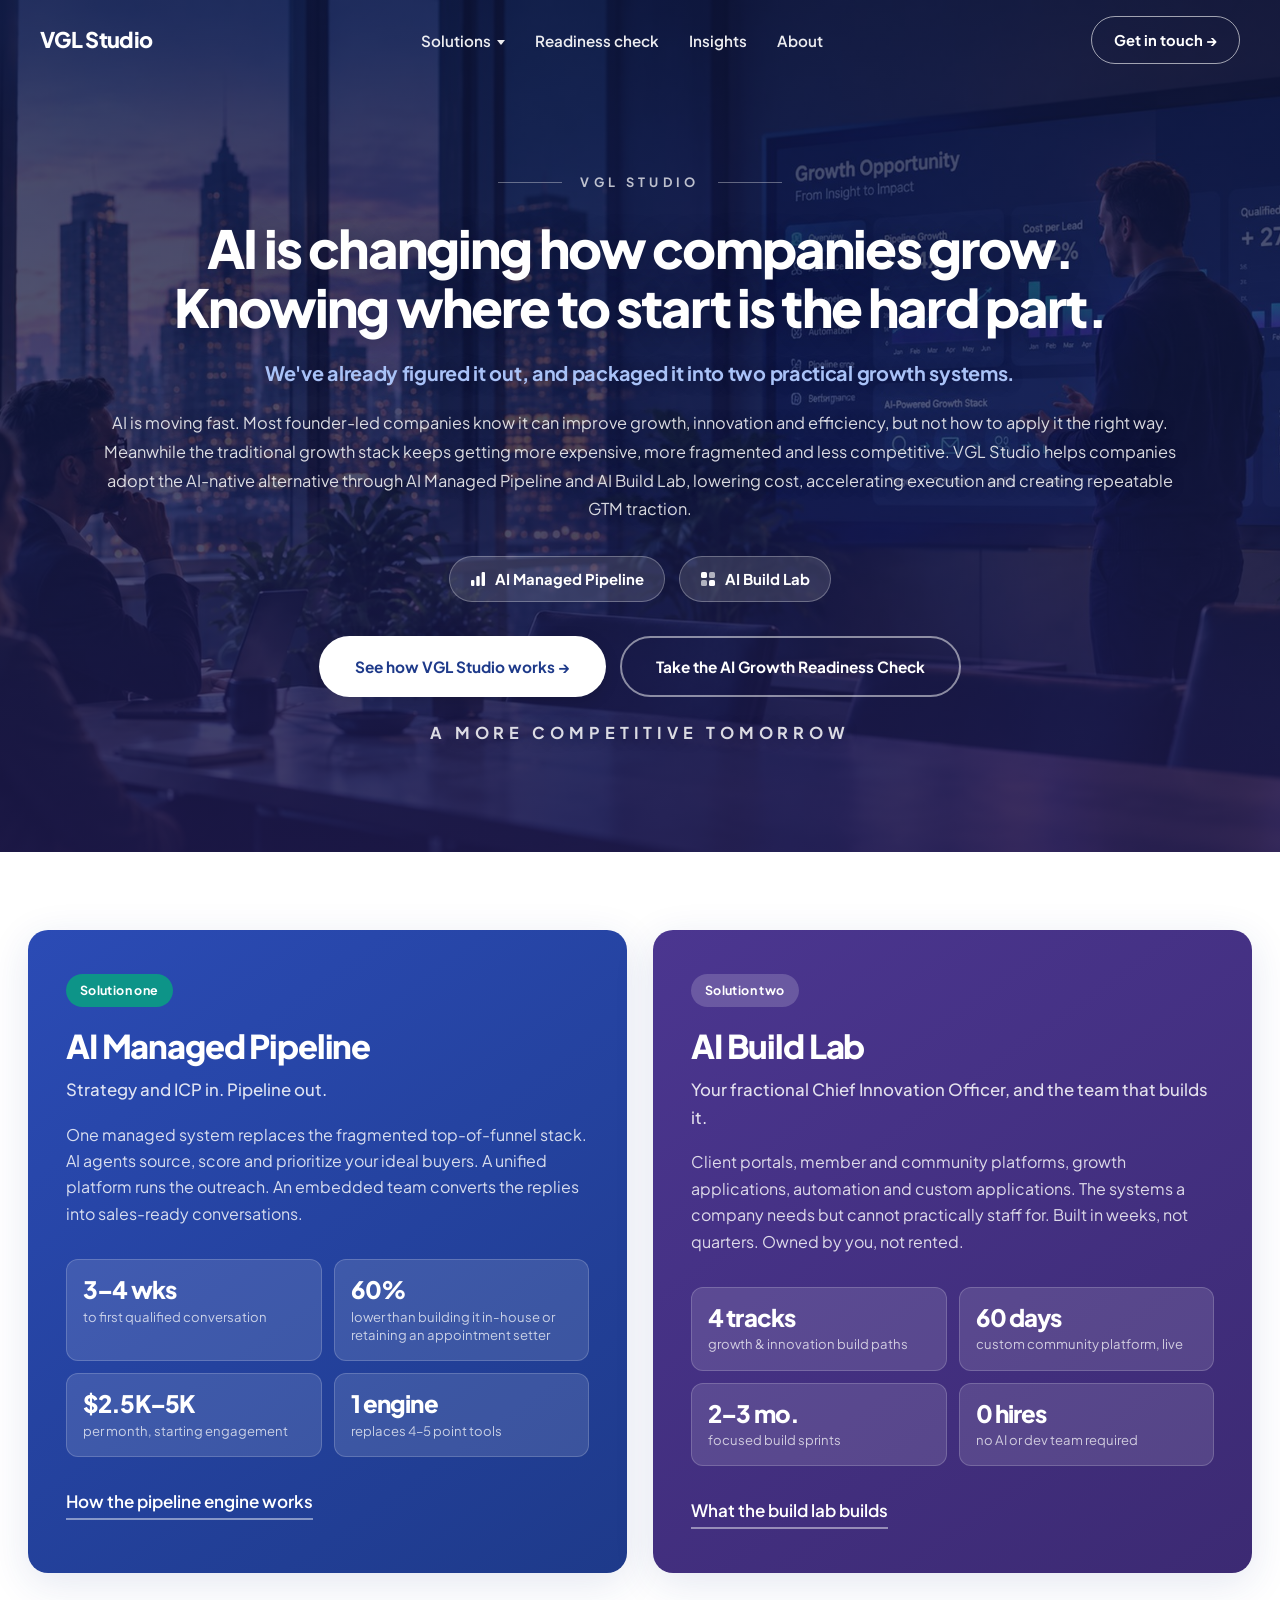
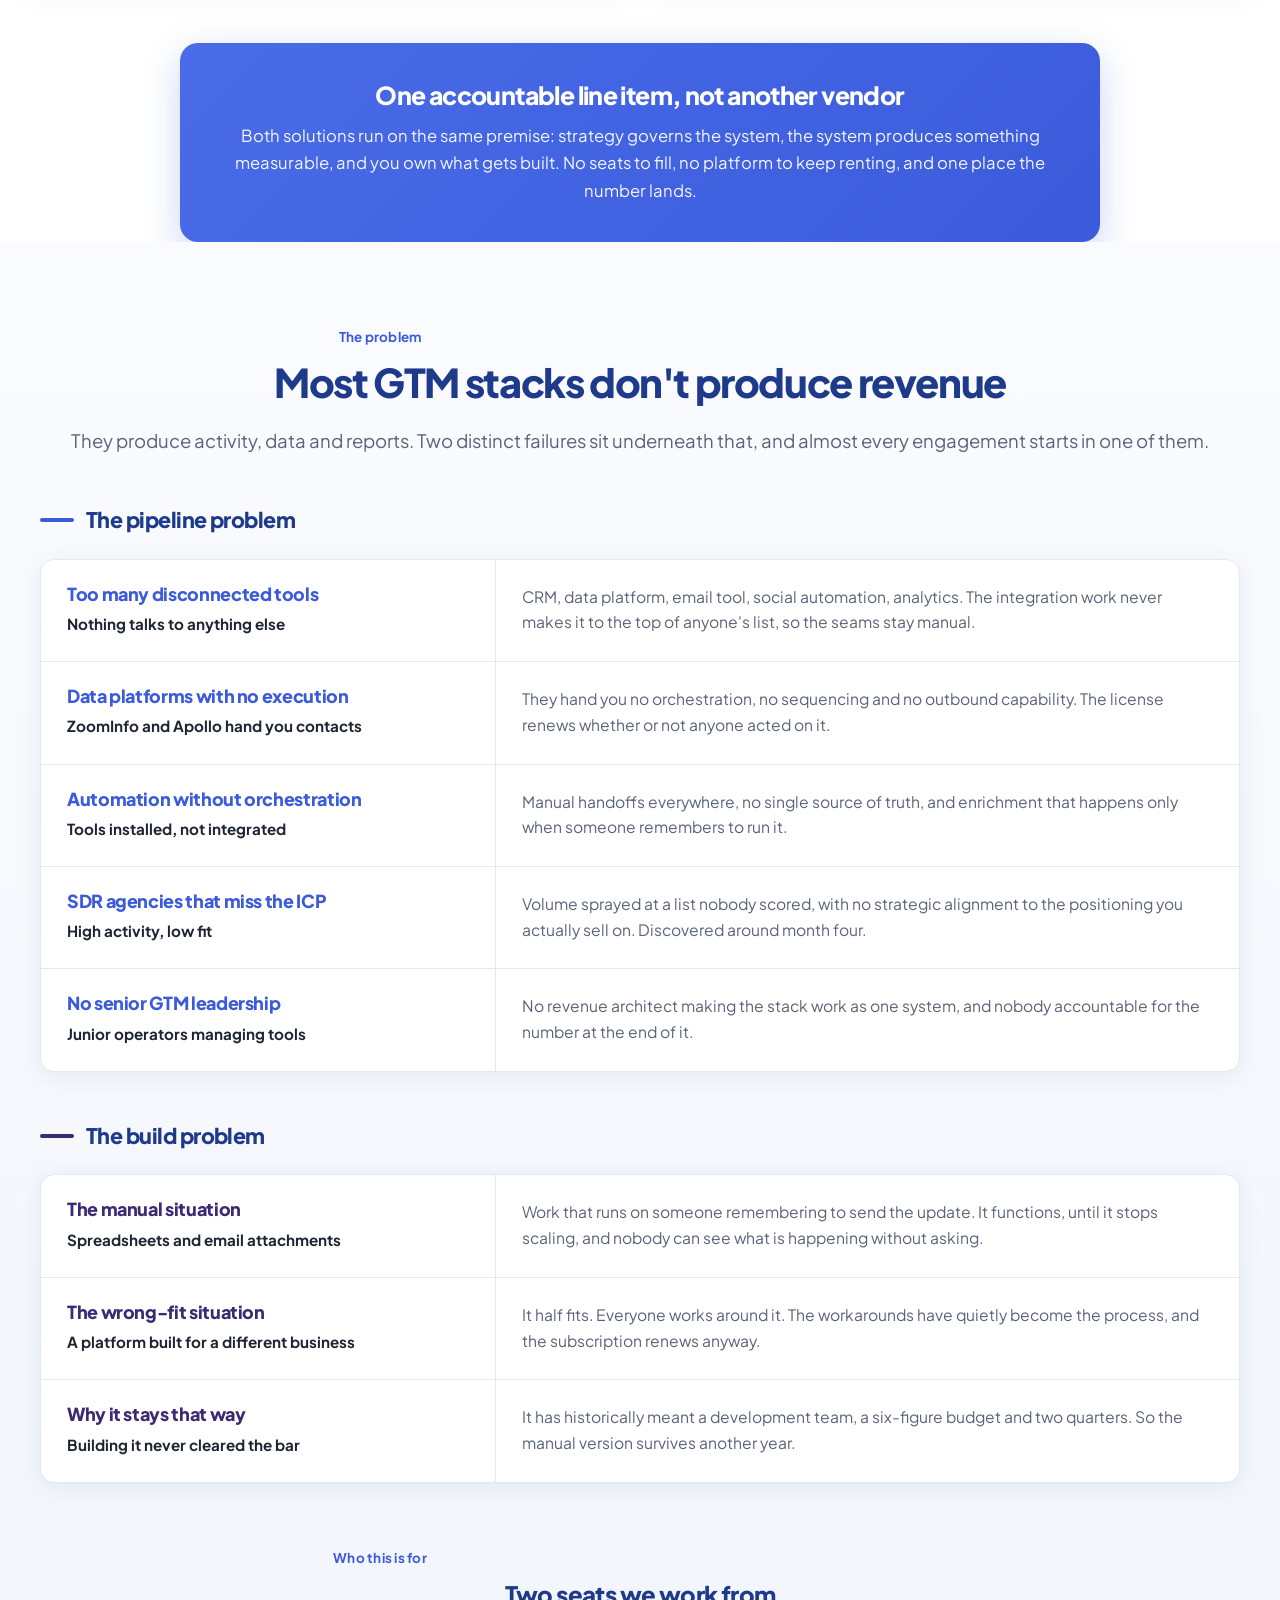
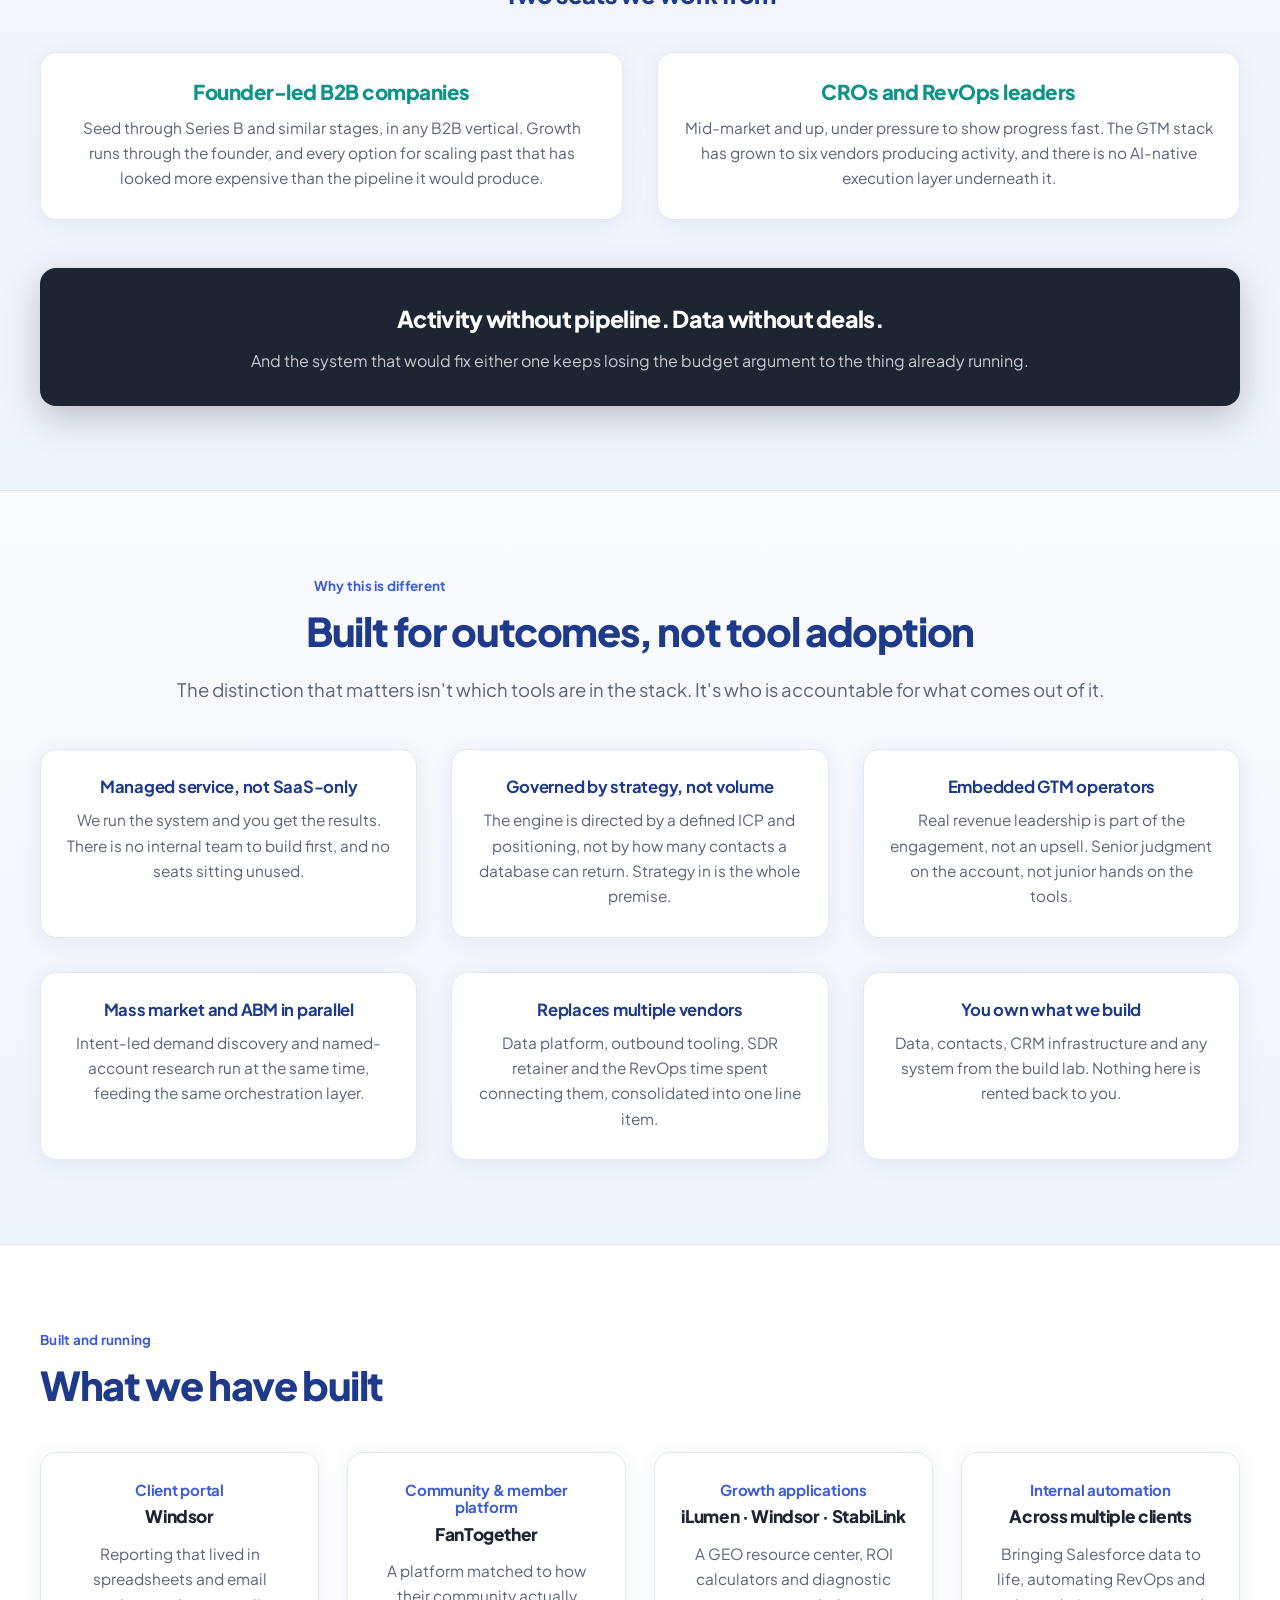
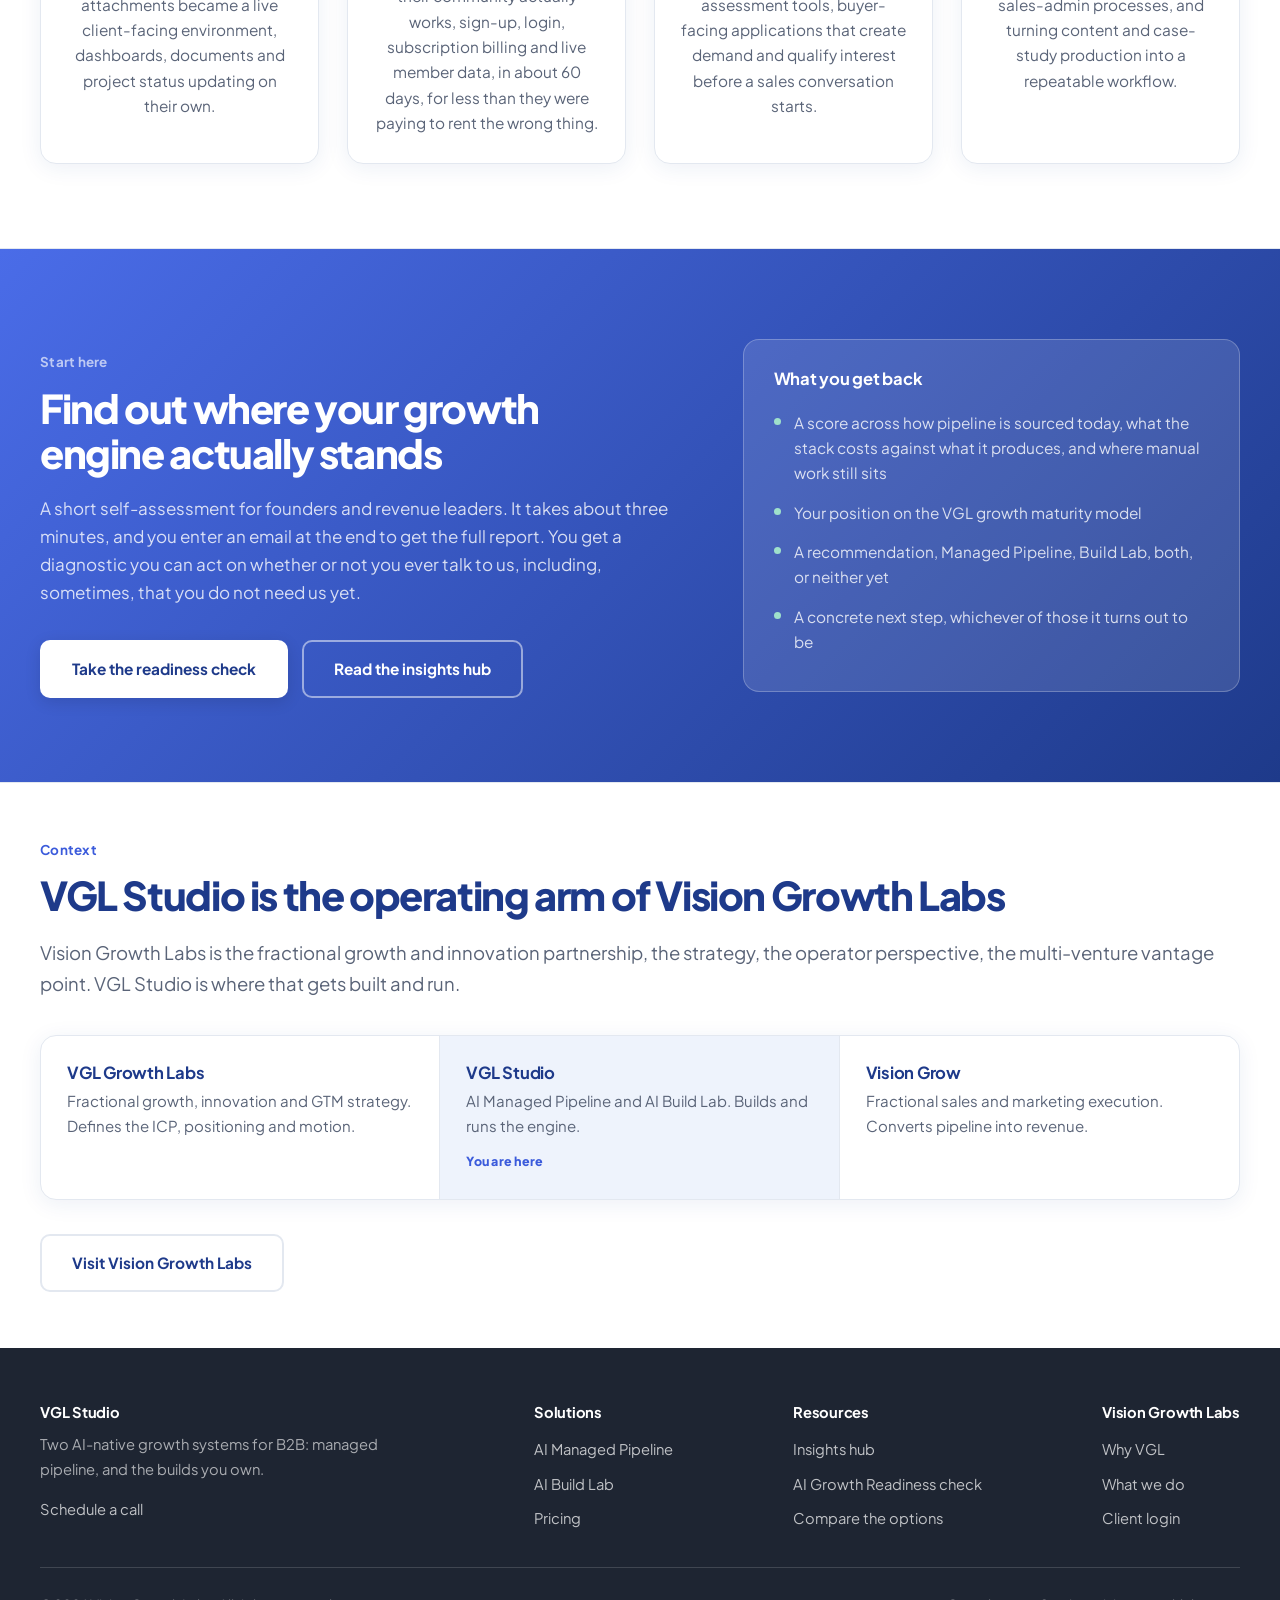
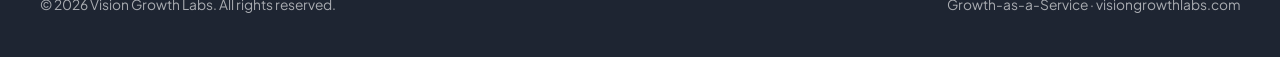
==== commit 0c7b7c21: "Add files via upload" ====
--- a/index.html
+++ b/index.html
@@ -101,7 +101,7 @@
     <nav aria-label="Primary" id="primarynav">
       <ul>
         <li class="hasmenu">
-          <a href="#managed-pipeline">Solutions</a>
+          <a href="/ai-managed-pipeline">Solutions</a>
           <div class="menu">
             <a href="/ai-managed-pipeline">AI Managed Pipeline<span class="ms">Qualified conversations, managed end to end</span></a>
             <a href="/ai-build-lab">AI Build Lab<span class="ms">The systems you can't practically staff for</span></a>
@@ -130,11 +130,11 @@
     <p>AI is moving fast. Most founder-led companies know it can improve growth, innovation and efficiency, but not how to apply it the right way. Meanwhile the traditional growth stack keeps getting more expensive, more fragmented and less competitive. VGL Studio helps companies adopt the AI-native alternative through AI Managed Pipeline and AI Build Lab, lowering cost, accelerating execution and creating repeatable GTM traction.</p>
 
     <div class="chips">
-      <a class="chip" href="#managed-pipeline">
+      <a class="chip" href="/ai-managed-pipeline">
         <svg width="16" height="16" viewBox="0 0 16 16" fill="none" aria-hidden="true"><rect x="1" y="9" width="3.4" height="6" rx="1" fill="currentColor"/><rect x="6.3" y="5" width="3.4" height="10" rx="1" fill="currentColor"/><rect x="11.6" y="1" width="3.4" height="14" rx="1" fill="currentColor"/></svg>
         AI Managed Pipeline
       </a>
-      <a class="chip" href="#build-lab">
+      <a class="chip" href="/ai-build-lab">
         <svg width="16" height="16" viewBox="0 0 16 16" fill="none" aria-hidden="true"><rect x="1" y="1" width="6" height="6" rx="1.6" fill="currentColor"/><rect x="9" y="1" width="6" height="6" rx="1.6" fill="currentColor" opacity=".62"/><rect x="1" y="9" width="6" height="6" rx="1.6" fill="currentColor" opacity=".62"/><rect x="9" y="9" width="6" height="6" rx="1.6" fill="currentColor"/></svg>
         AI Build Lab
       </a>
@@ -236,180 +236,24 @@
       </div>
     </div>
 
+    <div class="center" style="margin-top:64px">
+      <p class="eyebrow">Who this is for</p>
+      <h3 style="font-size:1.5rem;color:var(--navy)">Two seats we work from</h3>
+    </div>
+<div class="grid-2">
+      <div class="item item-teal">
+        <h3>Founder-led B2B companies</h3>
+        <p>Seed through Series B and similar stages, in any B2B vertical. Growth runs through the founder, and every option for scaling past that has looked more expensive than the pipeline it would produce.</p>
+      </div>
+      <div class="item item-teal">
+        <h3>CROs and RevOps leaders</h3>
+        <p>Mid-market and up, under pressure to show progress fast. The GTM stack has grown to six vendors producing activity, and there is no AI-native execution layer underneath it.</p>
+      </div>
+    </div>
+
     <div class="result">
       <strong>Activity without pipeline. Data without deals.</strong>
       <span>And the system that would fix either one keeps losing the budget argument to the thing already running.</span>
-    </div>
-  </div>
-</section>
-
-<section class="band detail" id="managed-pipeline">
-  <div class="wrap">
-    <div class="center" style="margin-bottom:8px">
-    <div class="head">
-      <span class="pill pill-teal">AI Managed Pipeline</span>
-      <h2>Top-of-funnel, run as one system</h2>
-    </div>
-    </div>
-    <p class="lead" style="margin:20px auto 0">Built for B2B companies that grow through relationships and conversations rather than ad clicks, and proven especially well for expertise-led firms, where executive trust drives the sale.</p>
-
-    <div class="grid-3">
-      <div class="item item-teal">
-        <h4>AI sourcing agent</h4>
-        <p>Finds, scores, prioritizes and enriches high-fit ICP candidates daily, including warm network paths, not just cold lists.</p>
-      </div>
-      <div class="item item-teal">
-        <h4>Automated multi-channel engine</h4>
-        <p>Every qualified candidate flows into one CRM running coordinated email and LinkedIn sequences, targeting roughly 400 prioritized contacts a month.</p>
-      </div>
-      <div class="item item-teal">
-        <h4>Embedded fractional team</h4>
-        <p>An embedded BDR and RevOps team, with marketing support as needed, qualifies replies and advances real opportunities.</p>
-      </div>
-    </div>
-
-    <h3 class="subhead">One engine, three lead strategies</h3>
-    <div class="engine" role="img" aria-label="Diagram: GTM strategy feeds an AI-powered data and intelligence layer, which drives three parallel lead strategies, intent-based leads through marketing automation, target account leads through sales automation, and referral leads through relationships and channels, all producing qualified pipeline.">
-      <div class="enode">
-        <span class="t">Strategy in</span>
-        <span class="s">ICP &middot; Positioning &middot; GTM motion</span>
-      </div>
-      <div class="eflow"></div>
-      <div class="eintel">
-        <h4>AI-powered data &amp; intelligence layer</h4>
-        <p>ICP mapping &middot; Account targeting &middot; Intent data enrichment &middot; Lead scoring</p>
-      </div>
-      <div class="eflow"></div>
-      <div class="elanes">
-        <div class="elane">
-          <div class="lh">Intent-based leads</div>
-          <div class="lb">
-            <h4>Marketing automation</h4>
-            <ul>
-              <li>Content &amp; SEO/GEO</li>
-              <li>Social media</li>
-              <li>Paid ads</li>
-              <li>Brand awareness</li>
-              <li>AI-driven campaigns</li>
-            </ul>
-          </div>
-        </div>
-        <div class="elane">
-          <div class="lh">Target account leads</div>
-          <div class="lb">
-            <h4>Sales automation</h4>
-            <ul>
-              <li>Outbound team (SDR + RevOps)</li>
-              <li>Outbound campaigns</li>
-              <li>Email &amp; LinkedIn</li>
-              <li>AI sales agents</li>
-            </ul>
-          </div>
-        </div>
-        <div class="elane">
-          <div class="lh">Referral leads</div>
-          <div class="lb">
-            <h4>Relationships &amp; channels</h4>
-            <ul>
-              <li>Channel partners</li>
-              <li>Resellers</li>
-              <li>Referral networks</li>
-              <li>Strategic alliances</li>
-              <li>Events &amp; exposure</li>
-            </ul>
-          </div>
-        </div>
-      </div>
-      <div class="eflow"></div>
-      <div class="enode enode-out">
-        <span class="t">Pipeline out</span>
-        <span class="s">Qualified leads &middot; Booked demos &middot; Close-ready opportunities</span>
-      </div>
-      <div style="height:22px"></div>
-      <div class="efoot">
-        <strong>One unified platform. Multiple tools. Multiple lead strategies.</strong>
-        <span>Replacing fragmented stacks with a single orchestrated system: CRM &middot; AI agents &middot; automation &middot; data &middot; reporting</span>
-      </div>
-    </div>
-
-    <div class="btns">
-      <a class="btn btn-primary" href="/ai-managed-pipeline">See the full pipeline engine</a>
-      <a class="btn btn-ghost" href="/pricing">Pricing and terms</a>
-    </div>
-  </div>
-</section>
-
-<section class="band detail" id="build-lab">
-  <div class="wrap">
-    <div class="center" style="margin-bottom:8px">
-    <div class="head">
-      <span class="pill pill-plum">AI Build Lab</span>
-      <h2>The systems you cannot practically staff for</h2>
-    </div>
-    </div>
-    <p class="lead" style="margin:20px auto 0">AI-assisted development collapsed the cost of building software, automations, dashboards and customer experiences. Systems that used to need a development team and a six-figure budget now take weeks. Build Lab exists to act on that.</p>
-
-    <div class="grid-4">
-      <div class="item item-plum">
-        <h4>Client portals &amp; dashboards</h4>
-        <p>Replace static reports and email attachments with a live, secure portal where clients see their data, documents and progress update on their own.</p>
-      </div>
-      <div class="item item-plum">
-        <h4>Community &amp; member platforms</h4>
-        <p>Sign-up, login, subscription billing, live content and member data, built to fit how your community actually works.</p>
-      </div>
-      <div class="item item-plum">
-        <h4>Growth applications</h4>
-        <p>GEO resource centers, ROI calculators and diagnostic assessment tools, buyer-facing applications that create demand before a sales conversation starts.</p>
-      </div>
-      <div class="item item-plum">
-        <h4>Automation &amp; integrations</h4>
-        <p>Connect the systems that do not talk to each other and remove the manual work between them. Usually the lowest-risk place to start.</p>
-      </div>
-    </div>
-
-    <div class="btns">
-      <a class="btn btn-primary" href="/ai-build-lab">See the build tracks</a>
-      <a class="btn btn-ghost" href="/pricing">Pricing and terms</a>
-    </div>
-  </div>
-</section>
-
-<section class="band fitband" id="where-we-fit">
-  <div class="wrap center">
-    <p class="eyebrow">Where this fits</p>
-    <h2>Against the options you're actually weighing</h2>
-    <p class="lead">Neither solution is the only way to solve the problem. It's worth being precise about what each alternative covers and what it leaves sitting on your side of the line.</p>
-
-    <p class="tcap">Pipeline: the usual options</p>
-    <div class="tablecard">
-    <table>
-      <thead>
-        <tr><th scope="col">Approach</th><th scope="col">What it gives you</th><th scope="col">What stays on you</th></tr>
-      </thead>
-      <tbody>
-        <tr><th scope="row">Data platform<br>(ZoomInfo, Apollo)</th><td>Contacts, firmographics, a database to search</td><td>All of it, targeting judgment, sequencing, execution, reply handling, and the renewal whether you used it or not</td></tr>
-        <tr><th scope="row">Outbound SaaS</th><td>Sequencing mechanics and deliverability tooling</td><td>List quality, ICP judgment, copy, reply handling, and an operator to run it daily</td></tr>
-        <tr><th scope="row">SDR agency</th><td>Headcount and activity volume, fast</td><td>ICP alignment, message quality, and the strategy layer above it, usually discovered after two quarters</td></tr>
-        <tr><th scope="row">Hiring in-house</th><td>Full control and institutional knowledge</td><td>Three to six months to first pipeline, $150K+ loaded cost, and a RevOps layer to connect the tools they'll ask for</td></tr>
-        <tr class="us"><th scope="row">VGL Studio<br>AI Managed Pipeline</th><td>The whole top of funnel as one accountable line item, intelligence, orchestration, execution and an embedded team</td><td>Closing the deals. You own the data, contacts and CRM infrastructure throughout.</td></tr>
-      </tbody>
-    </table>
-    </div>
-
-    <p class="tcap">Builds: the usual options</p>
-    <div class="tablecard">
-    <table>
-      <thead>
-        <tr><th scope="col">Approach</th><th scope="col">What it gives you</th><th scope="col">What stays on you</th></tr>
-      </thead>
-      <tbody>
-        <tr><th scope="row">Off-the-shelf platform</th><td>A fast start and a predictable monthly fee</td><td>Fit. You work around the gaps indefinitely, and the workarounds become the process</td></tr>
-        <tr><th scope="row">Dev shop or agency</th><td>A genuinely custom build</td><td>A six-figure budget, two quarters, and a maintenance relationship you don't control</td></tr>
-        <tr><th scope="row">Hiring dev and AI talent</th><td>Permanent in-house capability</td><td>Recruiting, ramp and payroll before a single system ships, and a roadmap to keep them busy afterward</td></tr>
-        <tr class="us us-plum"><th scope="row">VGL Studio<br>AI Build Lab</th><td>One scoped system, built in weeks, that you own outright, code, data and infrastructure</td><td>Deciding what's worth building first. That's what the opportunity session is for.</td></tr>
-      </tbody>
-    </table>
     </div>
   </div>
 </section>
@@ -472,23 +316,6 @@
         <h4>Internal automation</h4>
         <p class="client">Across multiple clients</p>
         <p>Bringing Salesforce data to life, automating RevOps and sales-admin processes, and turning content and case-study production into a repeatable workflow.</p>
-      </div>
-    </div>
-  </div>
-</section>
-
-<section class="band">
-  <div class="wrap">
-    <p class="eyebrow">Who this is for</p>
-    <h2>Two seats we work from</h2>
-    <div class="grid-2">
-      <div class="item item-teal">
-        <h3>Founder-led B2B companies</h3>
-        <p>Seed through Series B and similar stages, in any B2B vertical. Growth runs through the founder, and every option for scaling past that has looked more expensive than the pipeline it would produce.</p>
-      </div>
-      <div class="item item-teal">
-        <h3>CROs and RevOps leaders</h3>
-        <p>Mid-market and up, under pressure to show progress fast. The GTM stack has grown to six vendors producing activity, and there is no AI-native execution layer underneath it.</p>
       </div>
     </div>
   </div>
@@ -566,7 +393,7 @@
         <ul>
           <li><a href="/insights">Insights hub</a></li>
           <li><a href="/readiness">AI Growth Readiness check</a></li>
-          <li><a href="#where-we-fit">Compare the options</a></li>
+          <li><a href="/insights/choosing-a-partner">Compare the options</a></li>
         </ul>
       </div>
       <div>
--- a/styles.css
+++ b/styles.css
@@ -13,7 +13,7 @@
   --rule:#E3E8F0;
   --mist:#F5F7FB;
   --paper:#FFFFFF;
-  --wrap:1180px;
+  --wrap:1400px;
   --shadow:0 4px 22px rgba(30,58,138,0.08);
   --shadow-lg:0 10px 40px rgba(30,58,138,0.12);
 }
@@ -51,10 +51,10 @@
 a:hover{text-decoration:underline}
 :focus-visible{outline:3px solid var(--blue);outline-offset:3px;border-radius:2px}
 
-.wrap{max-width:var(--wrap);margin:0 auto;padding:0 28px}
+.wrap{max-width:var(--wrap);margin:0 auto;padding:0 40px}
 .band{padding:84px 0}
 .band-tight{padding:56px 0}
-.lead{font-size:1.14rem;color:var(--slate);margin-top:20px;max-width:72ch}
+.lead{font-size:1.16rem;color:var(--slate);margin-top:20px;max-width:84ch}
 .eyebrow{font-family:'Plus Jakarta Sans',sans-serif;font-size:0.84rem;font-weight:700;color:var(--blue);letter-spacing:0.02em;margin-bottom:12px}
 
 .skip{position:absolute;left:-9999px;top:0;background:var(--ink);color:#fff;padding:12px 18px;z-index:200}
@@ -105,13 +105,13 @@
   background:#16214F url('/images/hero.jpg') center center/cover no-repeat}
 .hero::before{content:"";position:absolute;inset:0;
   background:linear-gradient(180deg,rgba(14,22,62,0.80) 0%,rgba(18,26,72,0.72) 45%,rgba(30,26,78,0.86) 100%)}
-.hero .wrap{position:relative;z-index:2;max-width:1340px}
+.hero .wrap{position:relative;z-index:2;max-width:1560px}
 
 .hero-eyebrow{display:flex;align-items:center;justify-content:center;gap:18px;margin-bottom:26px}
 .hero-eyebrow span{font-size:0.8rem;font-weight:700;letter-spacing:0.34em;color:rgba(255,255,255,0.72);text-transform:uppercase}
 .hero-eyebrow::before,.hero-eyebrow::after{content:"";width:64px;height:1px;background:rgba(255,255,255,0.34)}
 
-.hero h1{max-width:1180px;margin:0 auto;color:#fff;font-size:clamp(2rem,4.1vw,3.5rem);line-height:1.12;text-shadow:0 2px 28px rgba(8,14,42,0.45)}
+.hero h1{max-width:1320px;margin:0 auto;color:#fff;font-size:clamp(2rem,4.1vw,3.5rem);line-height:1.12;text-shadow:0 2px 28px rgba(8,14,42,0.45)}
 .hero h1 br{display:inline}
 .hero .sub{font-size:clamp(1.05rem,1.55vw,1.35rem);font-weight:700;color:#A9C2F7;margin:22px auto 0;max-width:none;line-height:1.45;letter-spacing:-0.015em;text-shadow:0 1px 16px rgba(8,14,42,0.4)}
 .hero p{margin:22px auto 0;font-size:1.02rem;line-height:1.75;color:rgba(255,255,255,0.84);max-width:90ch;text-shadow:0 1px 14px rgba(8,14,42,0.45)}
@@ -301,6 +301,9 @@
   .layers{grid-template-columns:1fr}
   .layer{border-right:none;border-bottom:1px solid var(--rule)}
   .layer:last-child{border-bottom:none}
+}
+@media (max-width:900px){
+  .wrap{padding:0 24px}
 }
 @media (max-width:720px){
   body{font-size:16px}
@@ -330,9 +333,9 @@
 .phero{position:relative;padding:158px 0 76px;text-align:center;color:#fff;
   background:linear-gradient(125deg,#1E3A8A 0%,#2F3E9E 52%,#3C2A73 100%)}
 .phero-plum{background:linear-gradient(125deg,#3C2A73 0%,#453099 52%,#1E3A8A 100%)}
-.phero h1{color:#fff;max-width:20ch;margin:18px auto 0;font-size:clamp(2rem,3.9vw,3.2rem)}
-.phero .sub{font-size:clamp(1.04rem,1.5vw,1.3rem);font-weight:700;color:#A9C2F7;margin:20px auto 0;max-width:56ch;line-height:1.45}
-.phero p.deck{margin:20px auto 0;font-size:1.03rem;line-height:1.72;color:rgba(255,255,255,0.82);max-width:82ch}
+.phero h1{color:#fff;max-width:26ch;margin:18px auto 0;font-size:clamp(2.1rem,4.1vw,3.5rem)}
+.phero .sub{font-size:clamp(1.06rem,1.55vw,1.38rem);font-weight:700;color:#A9C2F7;margin:20px auto 0;max-width:68ch;line-height:1.45}
+.phero p.deck{margin:20px auto 0;font-size:1.05rem;line-height:1.72;color:rgba(255,255,255,0.82);max-width:94ch}
 .phero .btns{justify-content:center;margin-top:34px}
 .phero .btn{border-radius:50px;padding:15px 32px}
 .phero .pill{background:rgba(255,255,255,0.16);border:1px solid rgba(255,255,255,0.28)}
@@ -349,7 +352,7 @@
 .faqitem{border-bottom:1px solid var(--rule);padding:26px 30px}
 .faqitem:last-child{border-bottom:none}
 .faq-q-h{margin:0 0 10px;font-size:1.12rem;font-weight:800;color:var(--navy);letter-spacing:-0.025em}
-.faq-a{color:var(--slate);font-size:0.99rem;max-width:82ch}
+.faq-a{color:var(--slate);font-size:1.01rem;max-width:92ch}
 .faq-more{margin-top:14px;background:none;border:none;padding:0;color:var(--blue);font-family:inherit;font-size:0.92rem;font-weight:700;cursor:pointer}
 .faq-more:hover{text-decoration:underline}
 .faq-depth{display:none;margin-top:14px;padding-top:16px;border-top:1px dashed var(--rule)}
@@ -465,6 +468,9 @@
 .reccard p{color:rgba(255,255,255,0.9);max-width:none}
 .reccard p + p{margin-top:12px}
 .reccard .btns{margin-top:24px}
+@media (max-width:900px){
+  .wrap{padding:0 24px}
+}
 @media (max-width:720px){
   .diagcard{padding:26px 22px}
   .qtext{font-size:1.18rem}
@@ -476,7 +482,7 @@
 
 /* ---------- knowledge hub ---------- */
 .phero-hub{background:linear-gradient(125deg,#17306F 0%,#26398F 55%,#3C2A73 100%)}
-.hubintro{max-width:76ch;margin:34px auto 0}
+.hubintro{max-width:88ch;margin:34px auto 0}
 .hubintro p{color:var(--slate);font-size:1.04rem;max-width:none}
 .hubintro p + p{margin-top:16px}
 
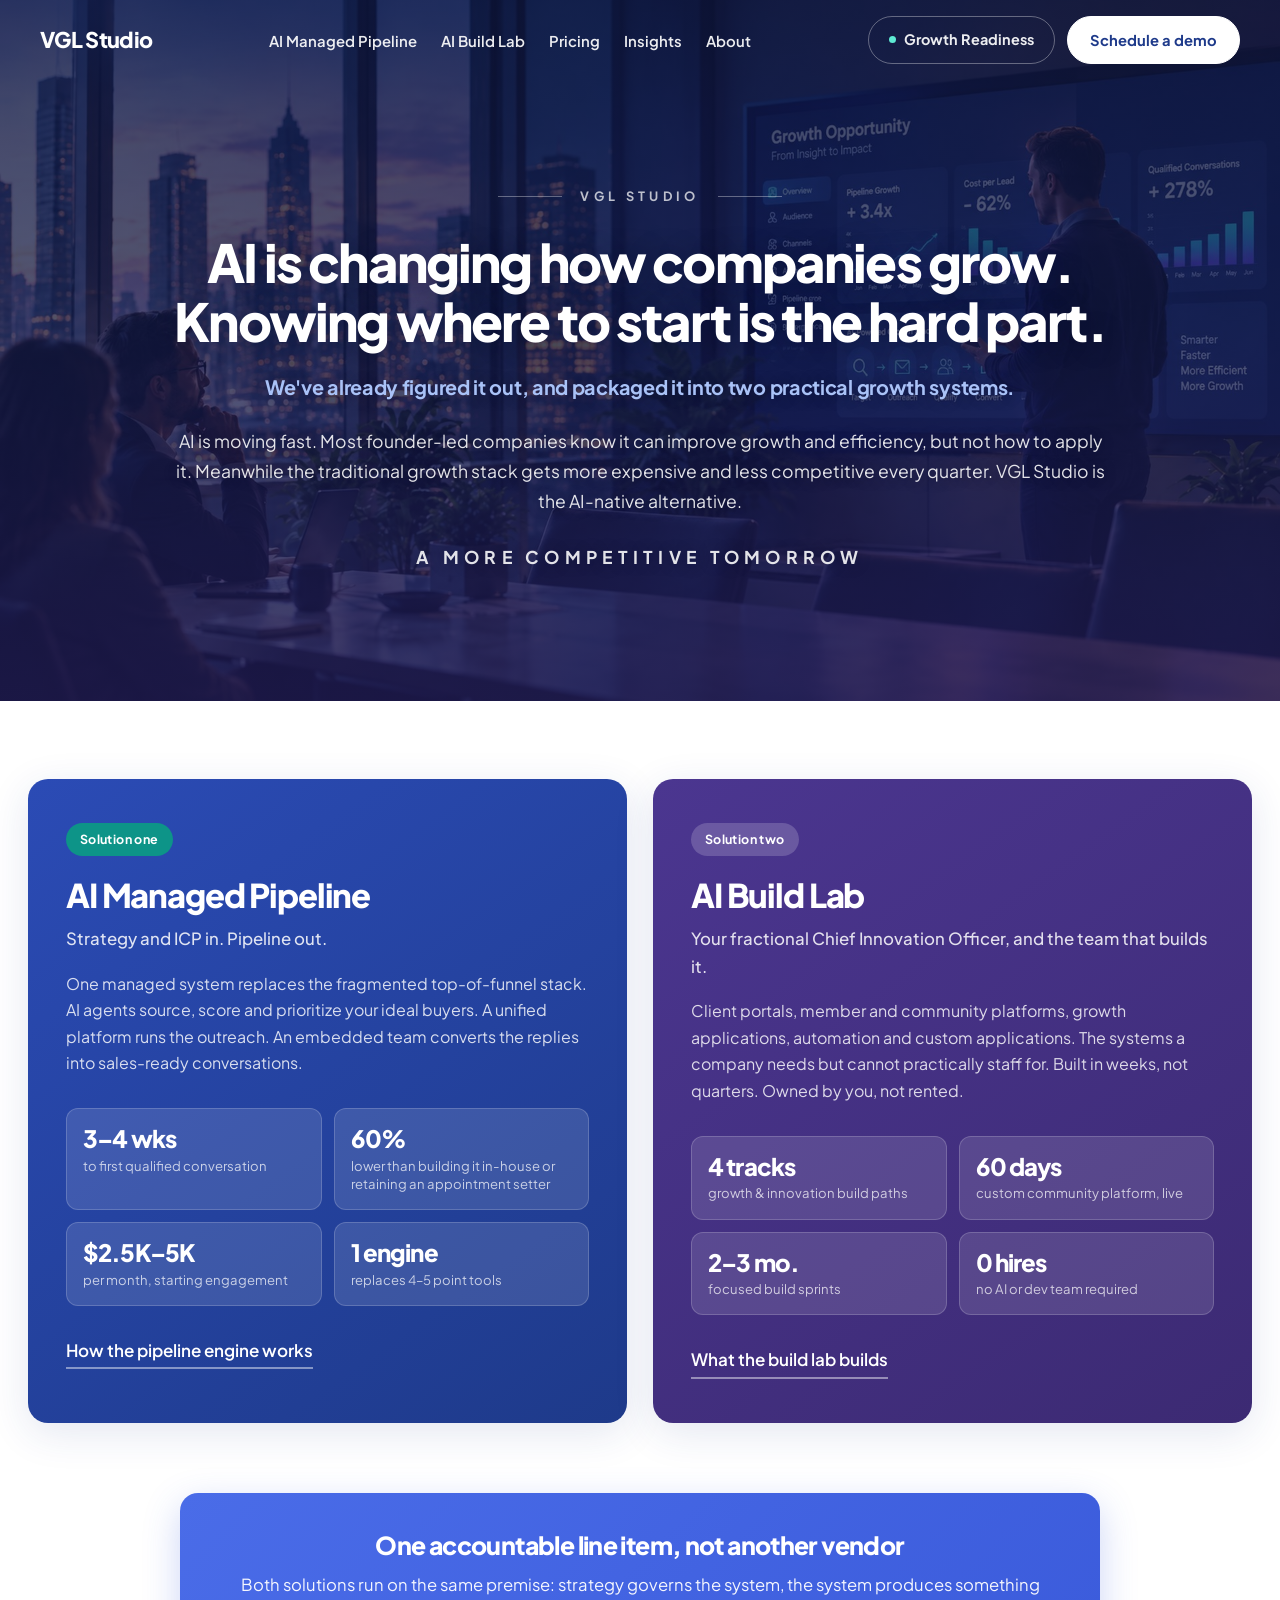
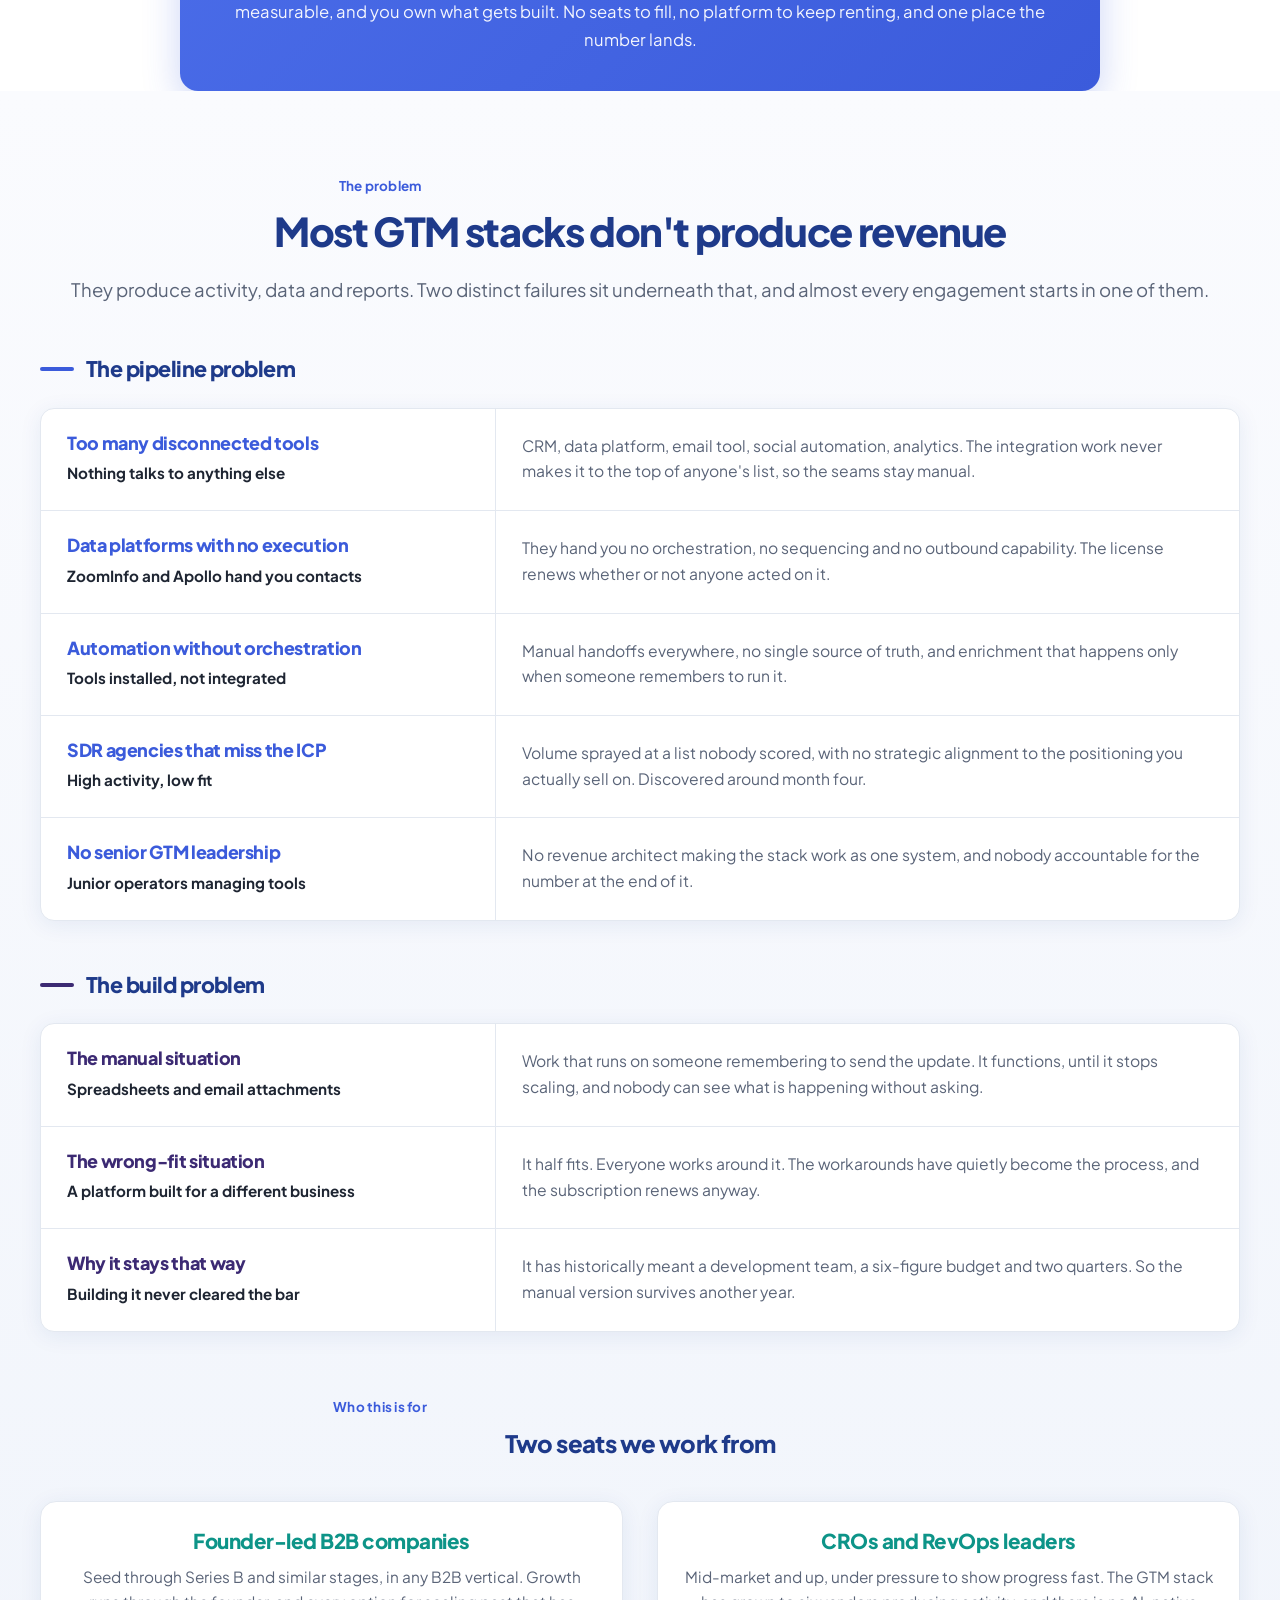
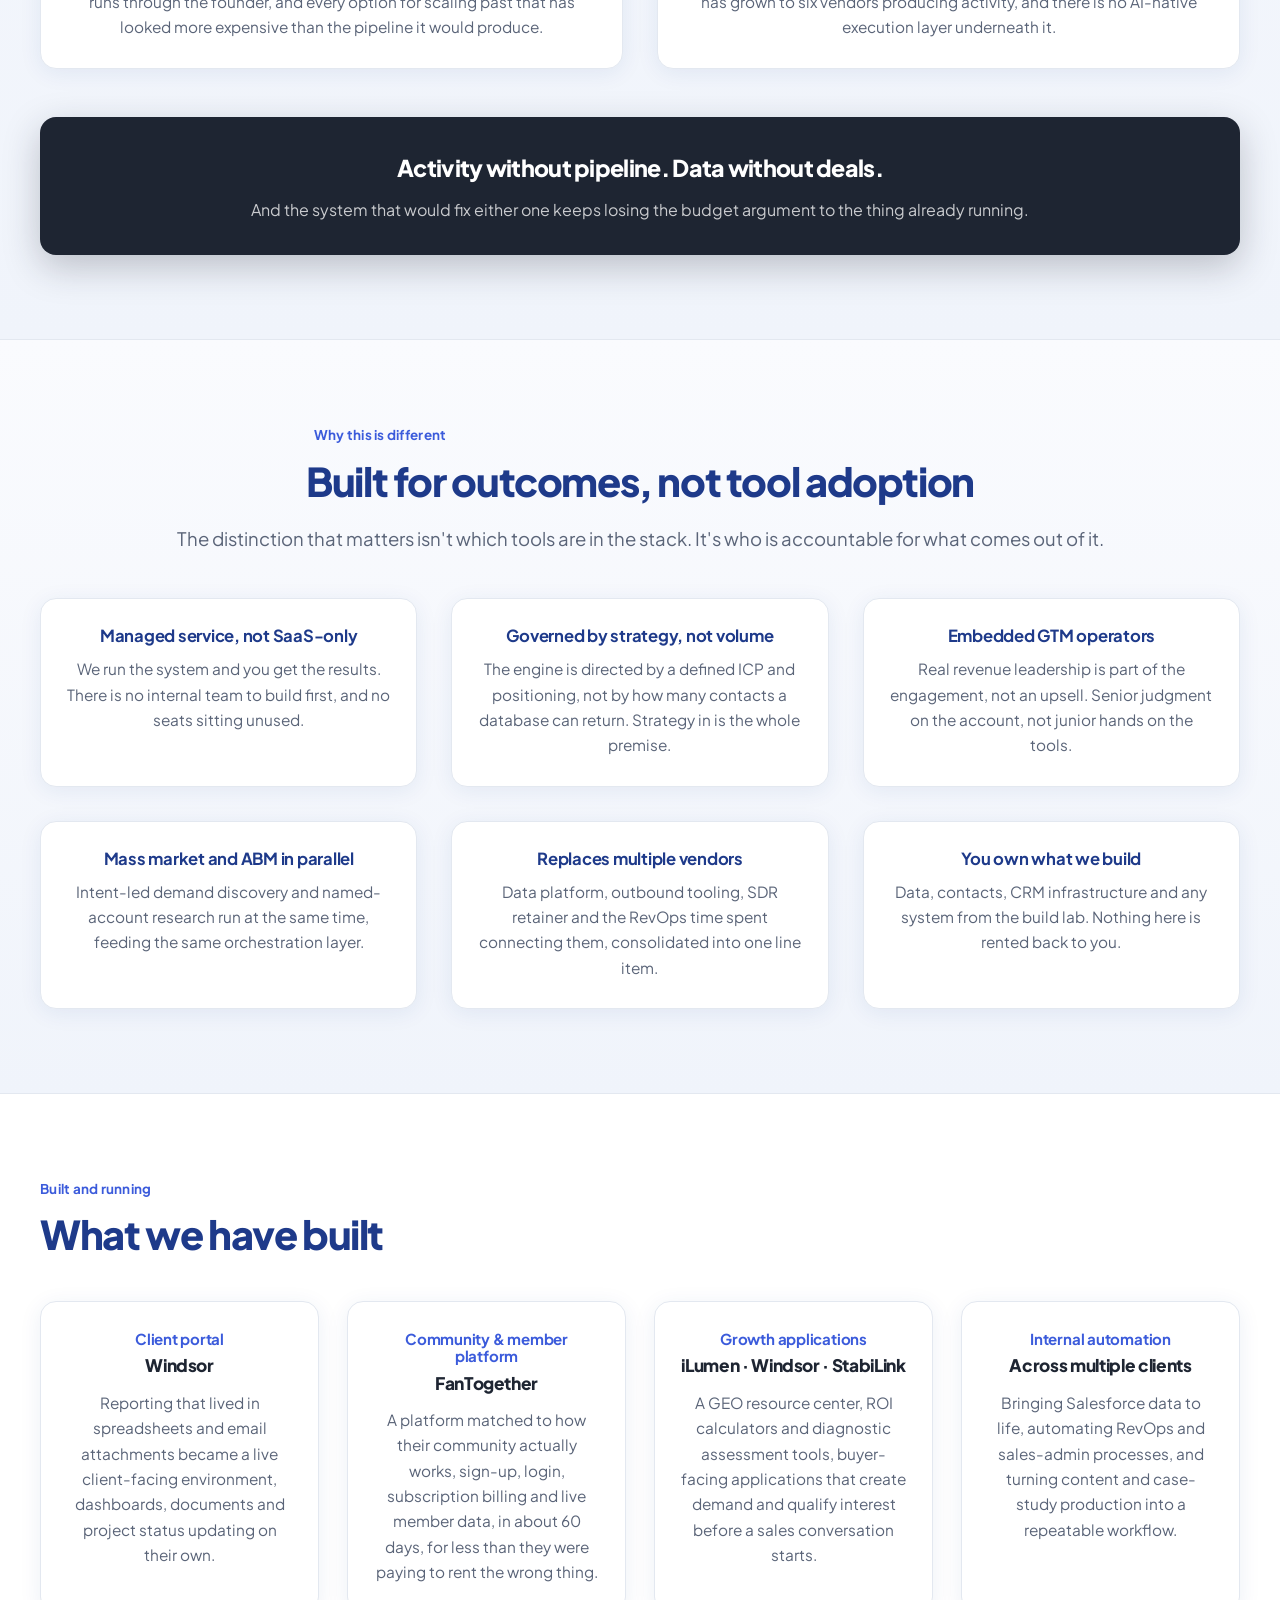
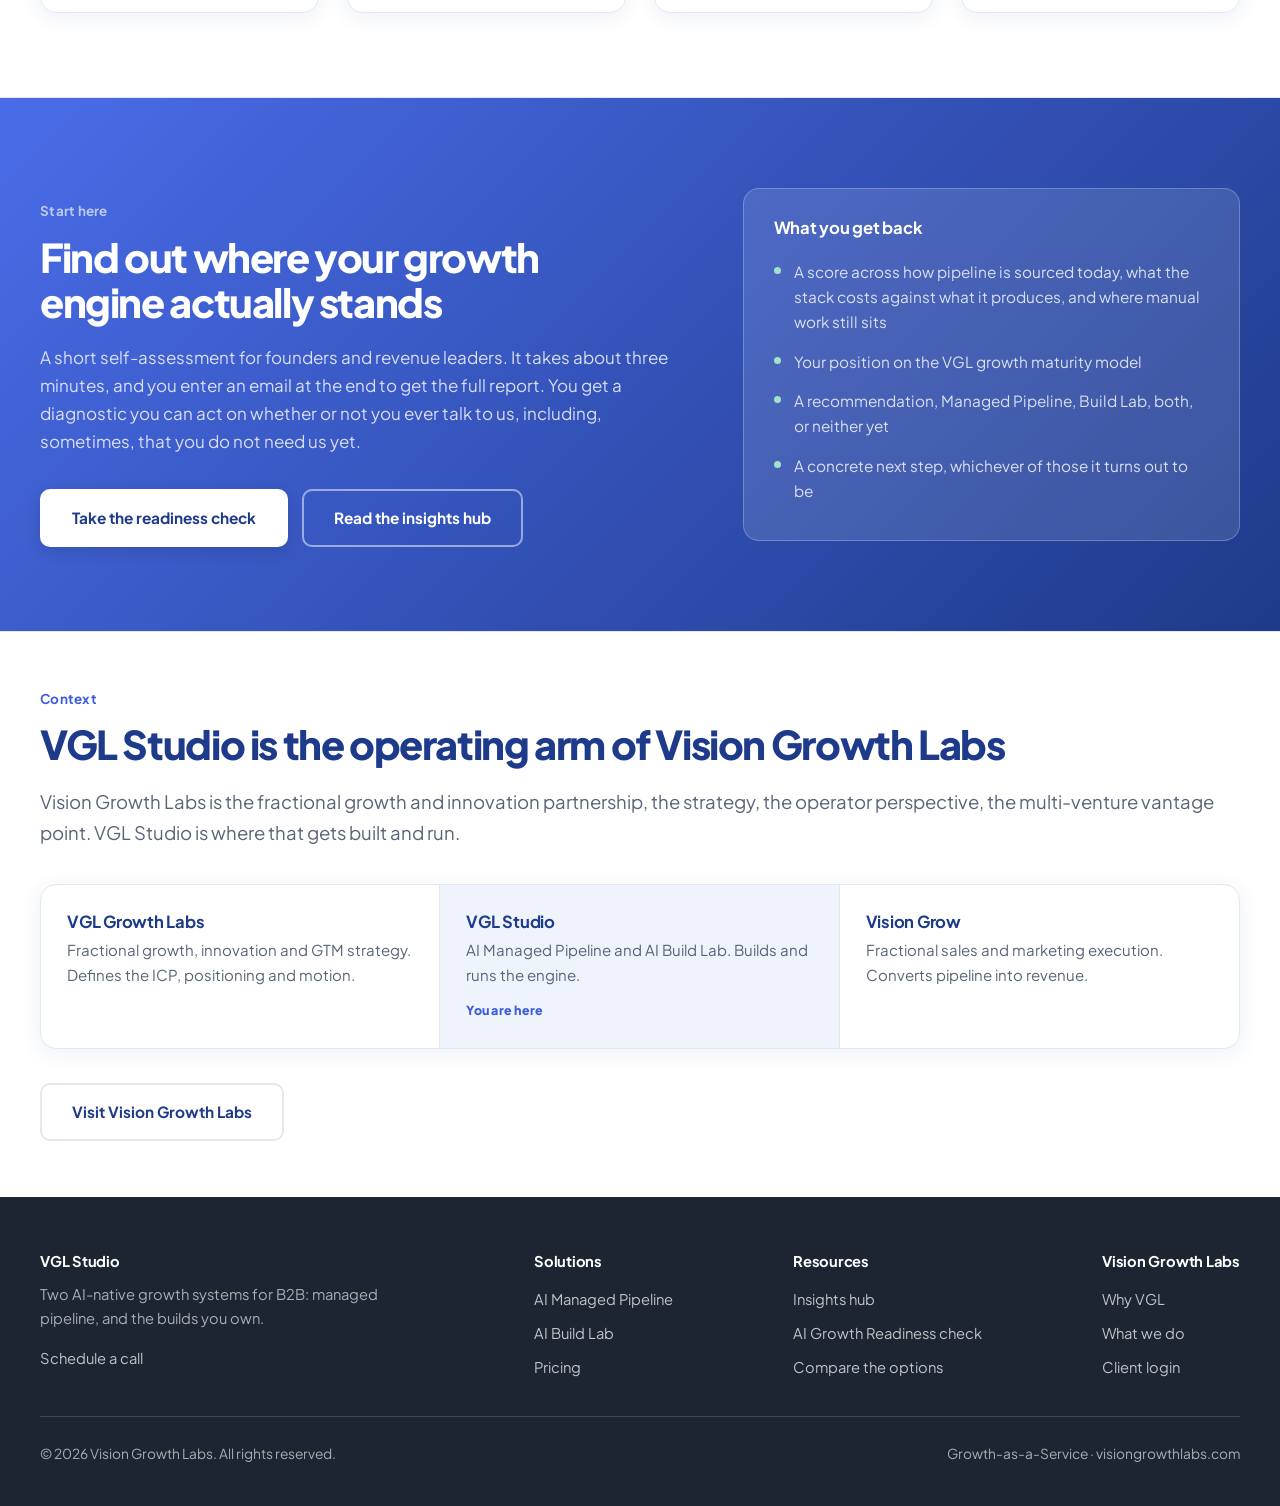
==== commit 6207e5ba: "Add files via upload" ====
--- a/index.html
+++ b/index.html
@@ -100,20 +100,17 @@
     <button class="navtoggle" id="navtoggle" aria-label="Open menu" aria-expanded="false"><span></span><span></span><span></span></button>
     <nav aria-label="Primary" id="primarynav">
       <ul>
-        <li class="hasmenu">
-          <a href="/ai-managed-pipeline">Solutions</a>
-          <div class="menu">
-            <a href="/ai-managed-pipeline">AI Managed Pipeline<span class="ms">Qualified conversations, managed end to end</span></a>
-            <a href="/ai-build-lab">AI Build Lab<span class="ms">The systems you can't practically staff for</span></a>
-            <a href="/pricing">Pricing &amp; terms<span class="ms">What each engagement costs</span></a>
-          </div>
-        </li>
-        <li><a href="/readiness">Readiness check</a></li>
+        <li><a href="/ai-managed-pipeline">AI Managed Pipeline</a></li>
+        <li><a href="/ai-build-lab">AI Build Lab</a></li>
+        <li><a href="/pricing">Pricing</a></li>
         <li><a href="/insights">Insights</a></li>
         <li><a href="/about">About</a></li>
       </ul>
     </nav>
-    <a class="nav-cta" href="https://meetings.hubspot.com/leckart2">Get in touch &rarr;</a>
+    <div class="navactions">
+      <a class="nav-diag" href="/readiness"><span class="dot"></span>Growth Readiness</a>
+      <a class="nav-cta" href="https://meetings.hubspot.com/leckart2">Schedule a demo</a>
+    </div>
   </div>
 </header>
 
@@ -127,23 +124,7 @@
 
     <p class="sub">We've already figured it out, and packaged it into two practical growth systems.</p>
 
-    <p>AI is moving fast. Most founder-led companies know it can improve growth, innovation and efficiency, but not how to apply it the right way. Meanwhile the traditional growth stack keeps getting more expensive, more fragmented and less competitive. VGL Studio helps companies adopt the AI-native alternative through AI Managed Pipeline and AI Build Lab, lowering cost, accelerating execution and creating repeatable GTM traction.</p>
-
-    <div class="chips">
-      <a class="chip" href="/ai-managed-pipeline">
-        <svg width="16" height="16" viewBox="0 0 16 16" fill="none" aria-hidden="true"><rect x="1" y="9" width="3.4" height="6" rx="1" fill="currentColor"/><rect x="6.3" y="5" width="3.4" height="10" rx="1" fill="currentColor"/><rect x="11.6" y="1" width="3.4" height="14" rx="1" fill="currentColor"/></svg>
-        AI Managed Pipeline
-      </a>
-      <a class="chip" href="/ai-build-lab">
-        <svg width="16" height="16" viewBox="0 0 16 16" fill="none" aria-hidden="true"><rect x="1" y="1" width="6" height="6" rx="1.6" fill="currentColor"/><rect x="9" y="1" width="6" height="6" rx="1.6" fill="currentColor" opacity=".62"/><rect x="1" y="9" width="6" height="6" rx="1.6" fill="currentColor" opacity=".62"/><rect x="9" y="9" width="6" height="6" rx="1.6" fill="currentColor"/></svg>
-        AI Build Lab
-      </a>
-    </div>
-
-    <div class="btns">
-      <a class="btn btn-light" href="#problem">See how VGL Studio works &rarr;</a>
-      <a class="btn btn-outline-light" href="/readiness">Take the AI Growth Readiness Check</a>
-    </div>
+    <p>AI is moving fast. Most founder-led companies know it can improve growth and efficiency, but not how to apply it. Meanwhile the traditional growth stack gets more expensive and less competitive every quarter. VGL Studio is the AI-native alternative.</p>
 
     <p class="hero-foot">A more competitive tomorrow</p>
   </div>
--- a/styles.css
+++ b/styles.css
@@ -66,24 +66,27 @@
 .nav{display:flex;align-items:center;justify-content:space-between;gap:24px;height:80px}
 .brand{font-family:'Plus Jakarta Sans',sans-serif;font-weight:800;font-size:1.35rem;color:#fff;letter-spacing:-0.03em;transition:color .3s}
 header.scrolled .brand{color:var(--ink)}
-.nav ul{display:flex;gap:30px;list-style:none;align-items:center}
-.nav ul a{color:rgba(255,255,255,0.92);font-size:0.95rem;font-weight:600;transition:color .3s}
-.nav ul a:hover{color:#fff;text-decoration:none}
+.nav ul{display:flex;gap:24px;list-style:none;align-items:center}
+.nav ul a{color:rgba(255,255,255,0.92);font-size:0.93rem;font-weight:600;white-space:nowrap;transition:color .3s;padding-bottom:3px;border-bottom:2px solid transparent}
+.nav ul a:hover{color:#fff;text-decoration:none;border-bottom-color:rgba(255,255,255,0.5)}
+.nav ul a.here{border-bottom-color:#fff}
+header.scrolled .nav ul a.here{border-bottom-color:var(--blue);color:var(--blue)}
 header.scrolled .nav ul a{color:var(--ink)}
 header.scrolled .nav ul a:hover{color:var(--blue)}
 
-/* dropdown */
-.hasmenu{position:relative}
-.hasmenu > a::after{content:"";display:inline-block;margin-left:6px;border-left:4px solid transparent;border-right:4px solid transparent;border-top:5px solid currentColor;vertical-align:middle}
-.menu{position:absolute;top:calc(100% + 14px);left:-18px;min-width:238px;background:var(--paper);border:1px solid var(--rule);border-radius:14px;box-shadow:var(--shadow-lg);padding:8px;opacity:0;visibility:hidden;transform:translateY(-6px);transition:opacity .2s,transform .2s,visibility .2s}
-.hasmenu:hover .menu,.hasmenu:focus-within .menu{opacity:1;visibility:visible;transform:translateY(0)}
-.menu a{display:block;padding:11px 14px;border-radius:9px;color:var(--ink) !important;font-size:0.93rem;font-weight:600}
-.menu a:hover{background:var(--tint-soft);color:var(--blue) !important;text-decoration:none}
-.menu .ms{display:block;font-weight:400;font-size:0.82rem;color:var(--slate);margin-top:2px}
+.navactions{display:flex;align-items:center;gap:12px}
+.nav-diag{display:inline-flex;align-items:center;gap:8px;border:1.5px solid rgba(255,255,255,0.34);color:rgba(255,255,255,0.92);border-radius:50px;padding:11px 20px;font-weight:700;font-size:0.9rem;white-space:nowrap;transition:all .3s}
+.nav-diag .dot{width:7px;height:7px;border-radius:50%;background:#5EEAD4;flex:none}
+.nav-diag:hover{border-color:#fff;color:#fff;background:rgba(255,255,255,0.1);text-decoration:none}
+.nav-diag.here-pill{border-color:#fff;background:rgba(255,255,255,0.16)}
+header.scrolled .nav-diag.here-pill{border-color:var(--blue);background:var(--tint-soft);color:var(--blue)}
+header.scrolled .nav-diag,header.navopen .nav-diag{border-color:var(--rule);color:var(--navy)}
+header.scrolled .nav-diag:hover,header.navopen .nav-diag:hover{background:var(--tint-soft);border-color:var(--blue);color:var(--blue)}
+header.scrolled .nav-diag .dot,header.navopen .nav-diag .dot{background:var(--teal)}
 
 /* nav cta adapts to band */
-.nav-cta{border:1.5px solid rgba(255,255,255,0.6);color:#fff;background:transparent;border-radius:50px;padding:11px 22px;font-weight:700;font-size:0.92rem;transition:all .3s}
-.nav-cta:hover{background:#fff;color:var(--navy);text-decoration:none}
+.nav-cta{background:#fff;border:1.5px solid #fff;color:var(--navy);border-radius:50px;padding:11px 22px;font-weight:700;font-size:0.92rem;white-space:nowrap;transition:all .3s}
+.nav-cta:hover{background:var(--tint);border-color:var(--tint);color:var(--navy);text-decoration:none}
 header.scrolled .nav-cta{background:var(--blue);border-color:var(--blue);color:#fff}
 header.scrolled .nav-cta:hover{background:var(--navy);border-color:var(--navy)}
 
@@ -101,7 +104,7 @@
 .btns{display:flex;gap:14px;flex-wrap:wrap;margin-top:34px}
 
 /* ---------- hero ---------- */
-.hero{position:relative;padding:172px 0 104px;text-align:center;color:#fff;overflow:hidden;
+.hero{position:relative;padding:186px 0 128px;text-align:center;color:#fff;overflow:hidden;
   background:#16214F url('/images/hero.jpg') center center/cover no-repeat}
 .hero::before{content:"";position:absolute;inset:0;
   background:linear-gradient(180deg,rgba(14,22,62,0.80) 0%,rgba(18,26,72,0.72) 45%,rgba(30,26,78,0.86) 100%)}
@@ -114,7 +117,7 @@
 .hero h1{max-width:1320px;margin:0 auto;color:#fff;font-size:clamp(2rem,4.1vw,3.5rem);line-height:1.12;text-shadow:0 2px 28px rgba(8,14,42,0.45)}
 .hero h1 br{display:inline}
 .hero .sub{font-size:clamp(1.05rem,1.55vw,1.35rem);font-weight:700;color:#A9C2F7;margin:22px auto 0;max-width:none;line-height:1.45;letter-spacing:-0.015em;text-shadow:0 1px 16px rgba(8,14,42,0.4)}
-.hero p{margin:22px auto 0;font-size:1.02rem;line-height:1.75;color:rgba(255,255,255,0.84);max-width:90ch;text-shadow:0 1px 14px rgba(8,14,42,0.45)}
+.hero p{margin:26px auto 0;font-size:clamp(1.1rem,1.35vw,1.28rem);line-height:1.7;color:rgba(255,255,255,0.88);max-width:72ch;text-shadow:0 1px 14px rgba(8,14,42,0.45)}
 
 .chips{display:flex;gap:14px;justify-content:center;flex-wrap:wrap;margin-top:32px}
 .chip{display:inline-flex;align-items:center;gap:9px;background:rgba(255,255,255,0.13);border:1px solid rgba(255,255,255,0.28);border-radius:50px;padding:10px 20px;color:#fff;font-size:0.93rem;font-weight:700;transition:background .2s,transform .2s}
@@ -123,7 +126,7 @@
 
 .hero .btns{justify-content:center;margin-top:34px}
 .hero .btn{border-radius:50px;padding:16px 34px}
-.hero-foot{margin-top:56px;font-size:0.74rem;font-weight:700;letter-spacing:0.3em;color:rgba(255,255,255,0.5);text-transform:uppercase}
+.hero-foot{margin-top:64px;font-size:0.74rem;font-weight:700;letter-spacing:0.3em;color:rgba(255,255,255,0.5);text-transform:uppercase}
 
 /* ---------- the two-solution split ---------- */
 .splitwrap{padding:78px 0 0}
@@ -304,6 +307,11 @@
 }
 @media (max-width:900px){
   .wrap{padding:0 24px}
+}
+@media (max-width:560px){
+  .nav-diag span.dot{display:none}
+  .nav-diag{padding:9px 12px;font-size:0.8rem}
+  .nav-cta{padding:9px 13px;font-size:0.8rem}
 }
 @media (max-width:720px){
   body{font-size:16px}
@@ -516,7 +524,7 @@
 .navtoggle.on span:nth-child(2){opacity:0}
 .navtoggle.on span:nth-child(3){transform:translateY(-7px) rotate(-45deg)}
 
-@media (max-width:900px){
+@media (max-width:1080px){
   .navtoggle{display:flex;order:3}
   .nav{flex-wrap:wrap}
   #primarynav{display:none;order:4;width:100%;padding:8px 0 18px}
@@ -526,12 +534,11 @@
   header.navopen .navtoggle span{background:var(--ink)}
   #primarynav ul{flex-direction:column;align-items:stretch;gap:0}
   #primarynav ul li{border-top:1px solid var(--rule)}
-  #primarynav ul a{display:block;padding:14px 2px;color:var(--ink)}
+  #primarynav ul a{display:block;padding:14px 2px;color:var(--ink);border-bottom:none}
   header.navopen #primarynav ul a{color:var(--ink)}
-  .hasmenu > a::after{display:none}
-  .menu{position:static;opacity:1;visibility:visible;transform:none;box-shadow:none;border:none;padding:0 0 10px 12px;min-width:0}
-  .menu a{padding:9px 10px}
-  .nav-cta{order:2}
+  .navactions{order:2;gap:8px}
+  .nav-cta{padding:9px 16px;font-size:0.85rem}
+  .nav-diag{padding:9px 14px;font-size:0.85rem}
   .hubgrid{grid-template-columns:1fr 1fr}
 }
 @media (max-width:640px){ .hubgrid{grid-template-columns:1fr} }
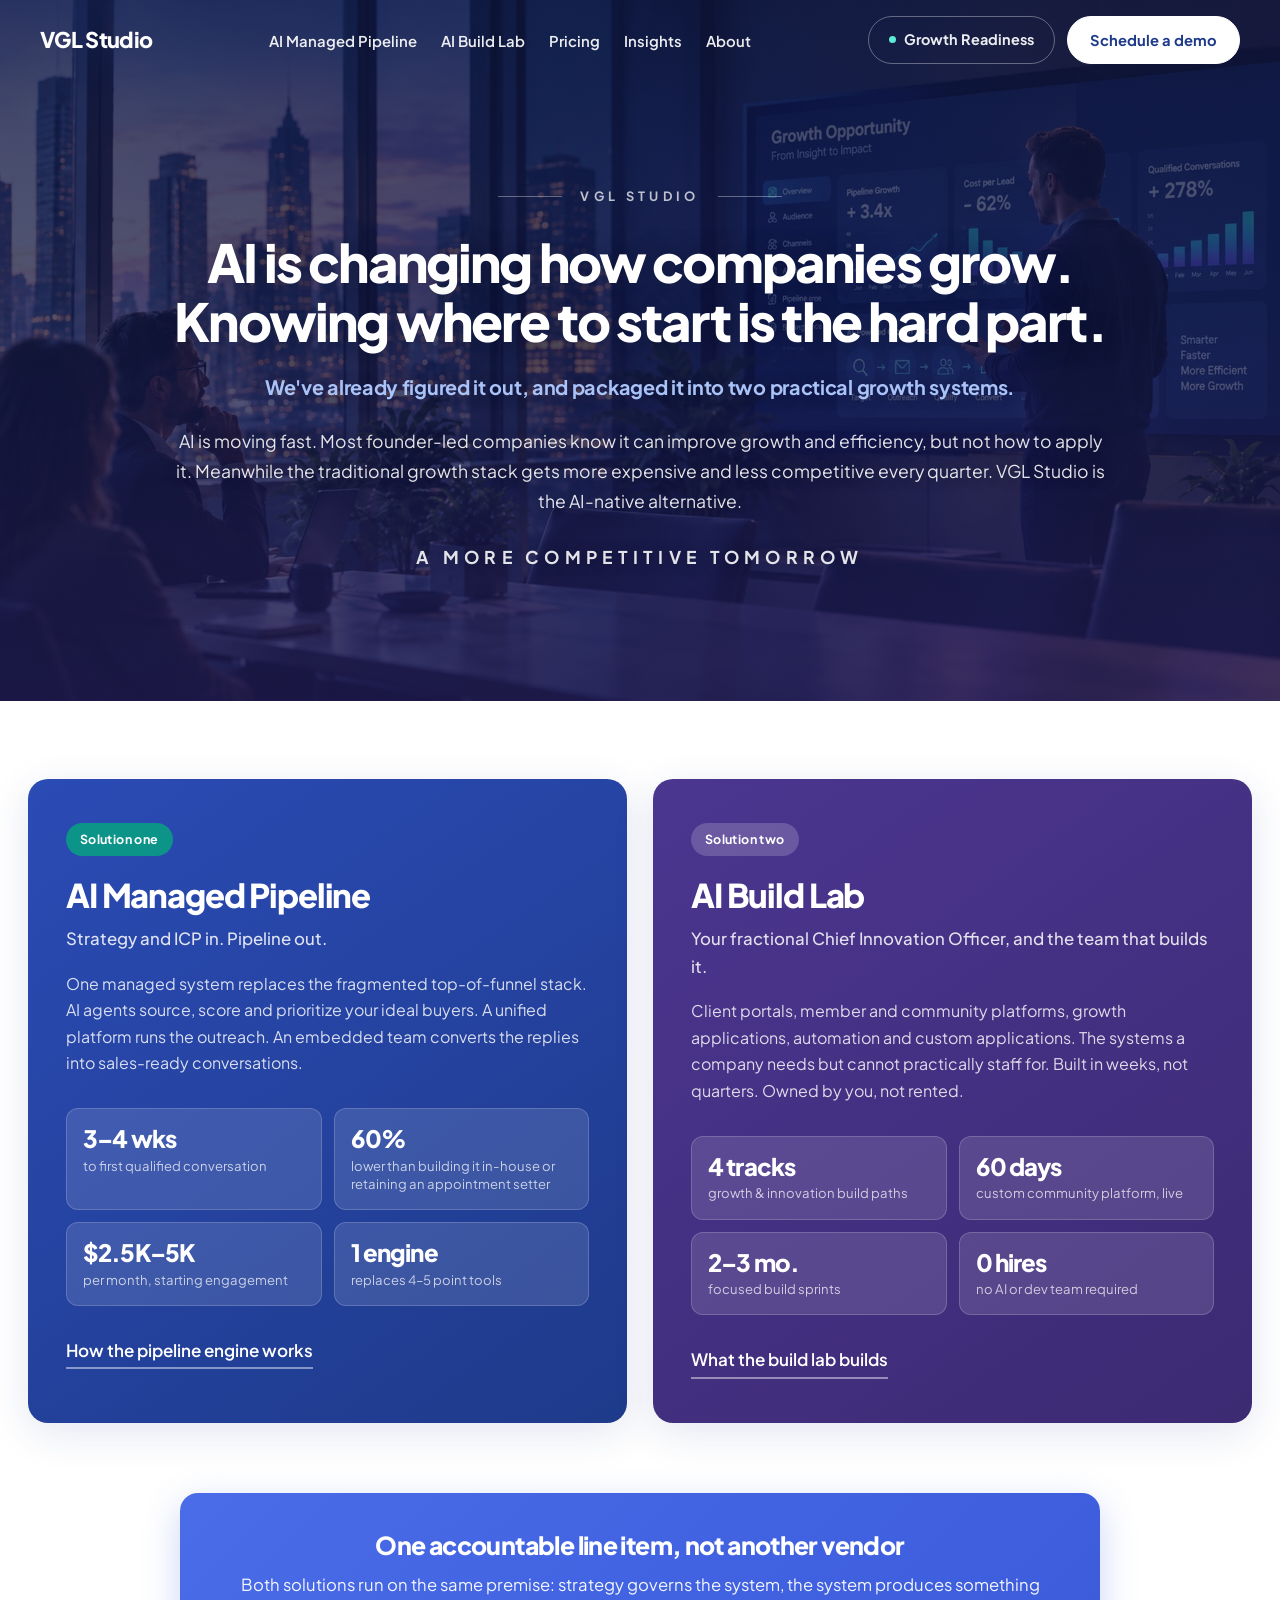
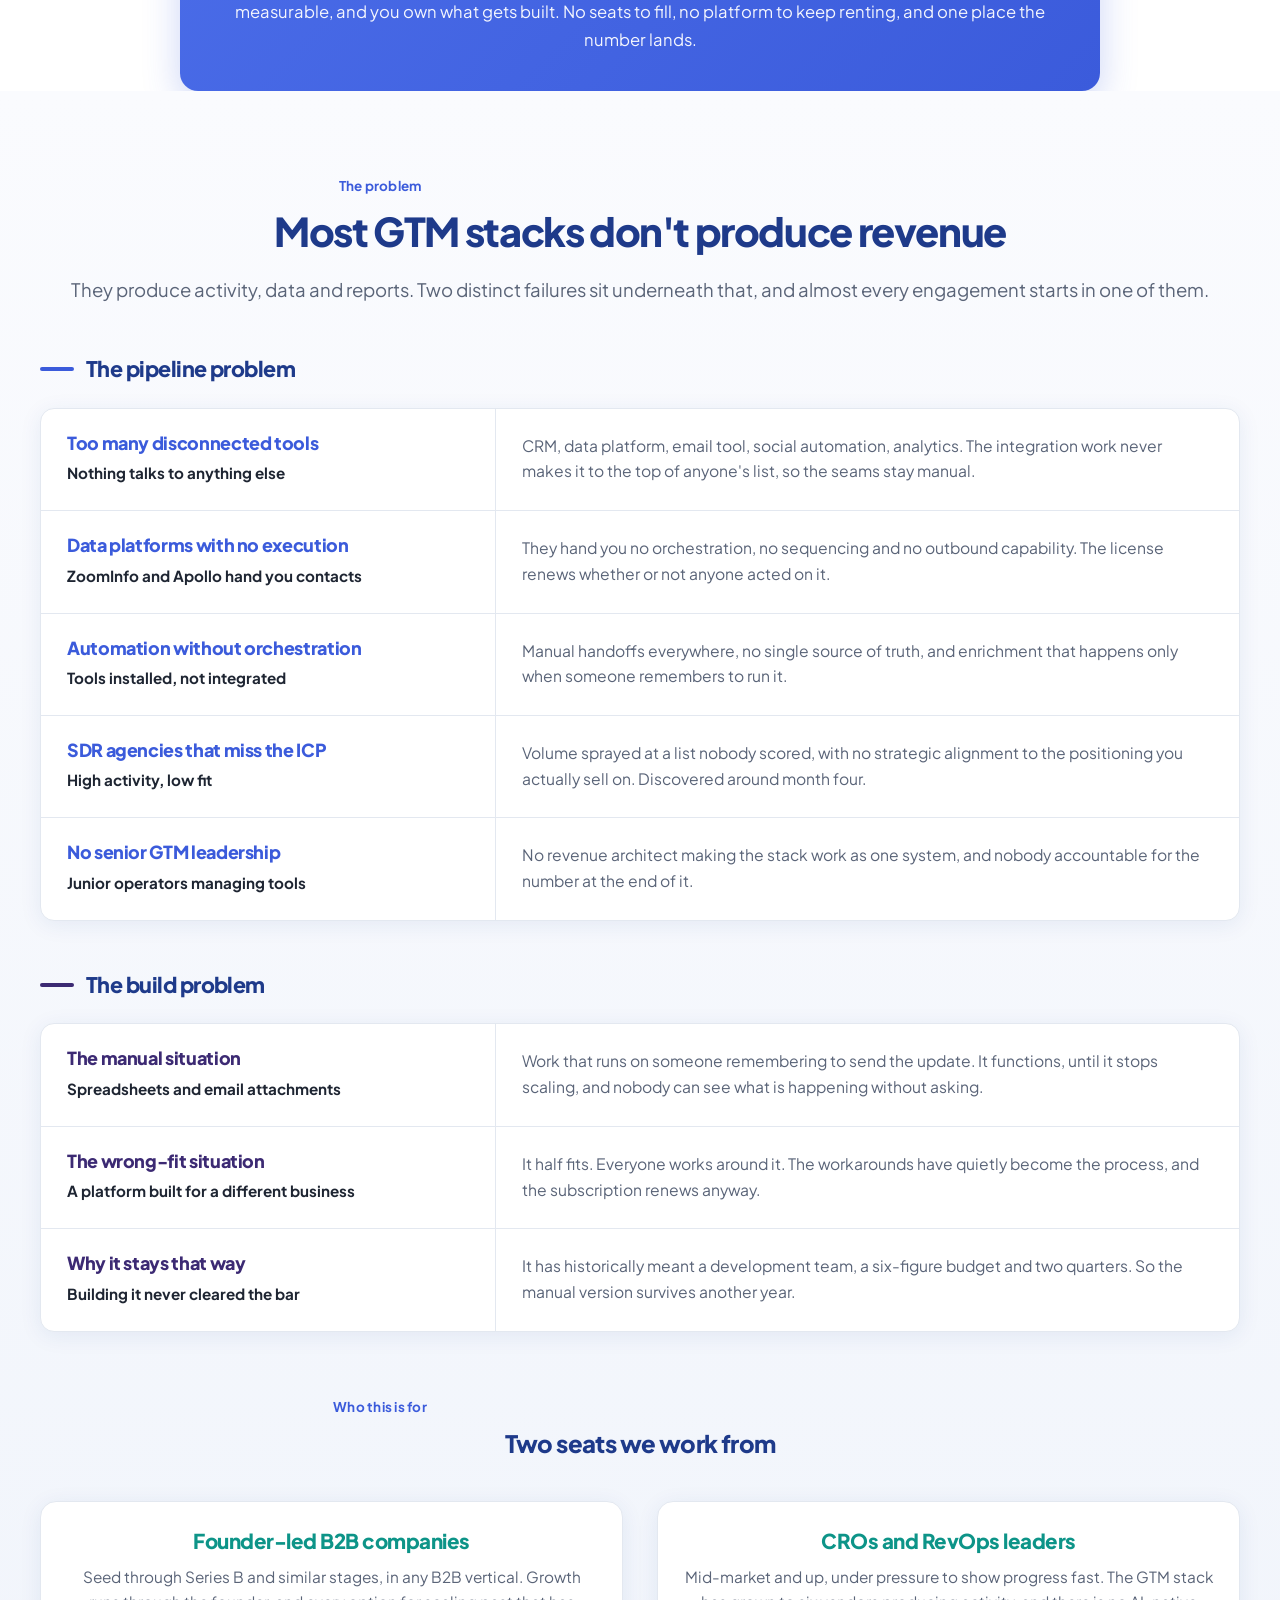
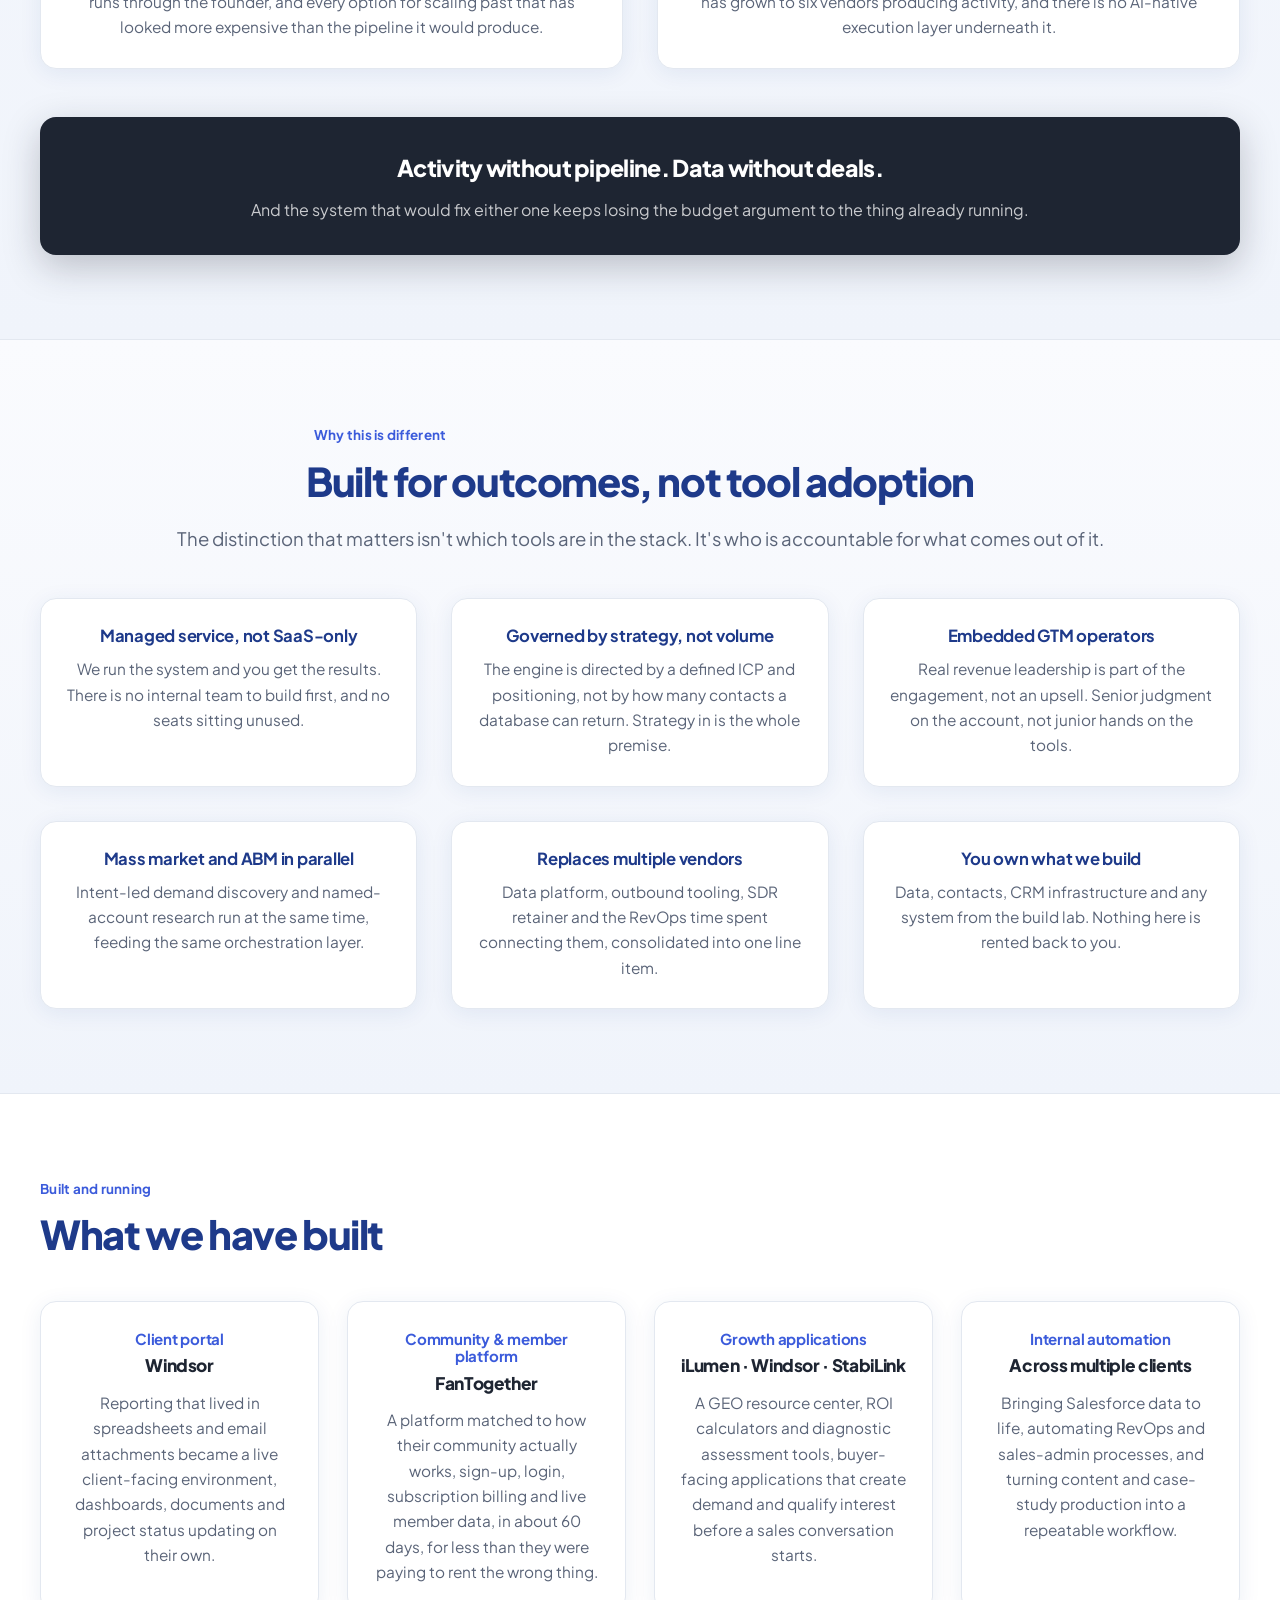
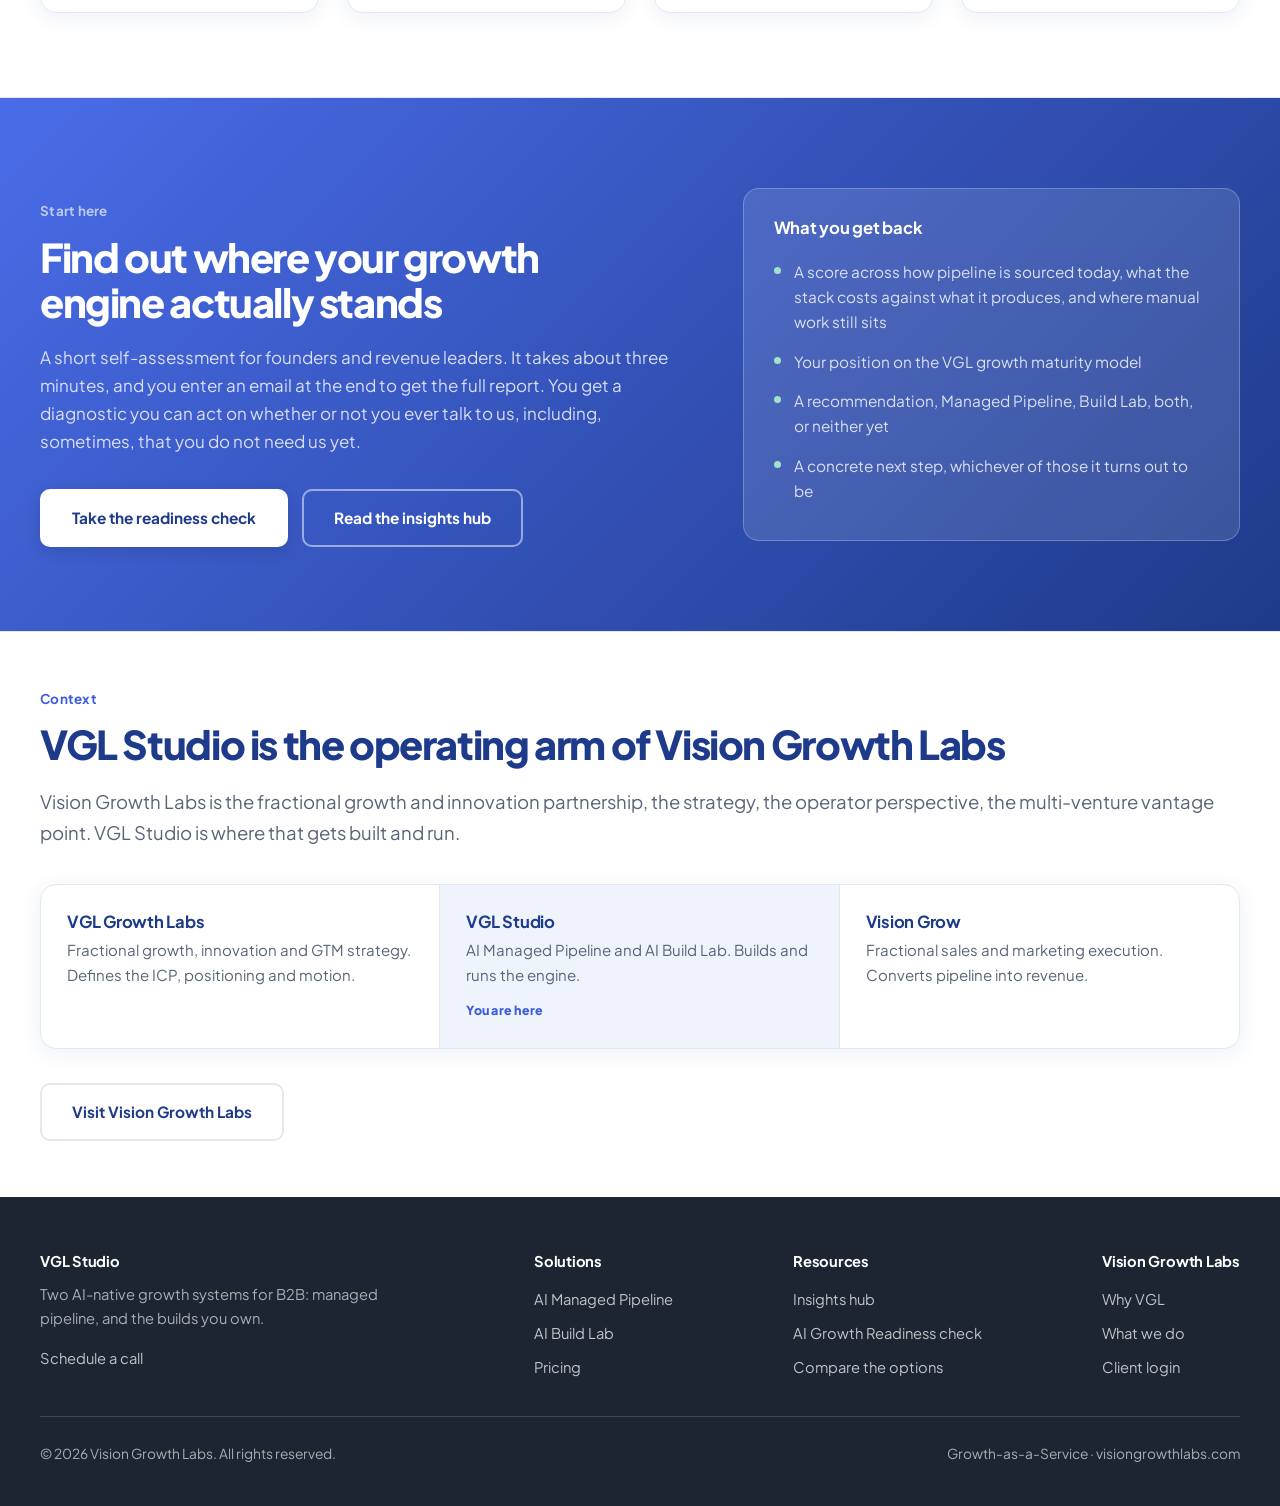
==== commit 99aa3a45: "Add GA4 (G-7WKP0EM36C) and conversion events to all pages Events: book_call_click (calendar links), " ====
--- a/index.html
+++ b/index.html
@@ -1,6 +1,14 @@
 <!DOCTYPE html>
 <html lang="en">
 <head>
+<!-- Google tag (gtag.js) -->
+<script async src="https://www.googletagmanager.com/gtag/js?id=G-7WKP0EM36C"></script>
+<script>
+  window.dataLayer = window.dataLayer || [];
+  function gtag(){dataLayer.push(arguments);}
+  gtag('js', new Date());
+  gtag('config', 'G-7WKP0EM36C');
+</script>
 <meta charset="UTF-8">
 <meta name="viewport" content="width=device-width, initial-scale=1.0">
 
@@ -412,5 +420,17 @@
   }); }
 })();
 </script>
+<script>
+/* GA4: booking clicks */
+document.addEventListener('click', function (e) {
+  if (typeof gtag !== 'function') return;
+  var a = e.target.closest('a');
+  if (!a) return;
+  var href = a.getAttribute('href') || '';
+  if (/meetings\.hubspot\.com|leadconnectorhq\.com\/widget\/bookings/.test(href)) {
+    gtag('event', 'book_call_click', { link_text: (a.textContent || '').trim().replace(/\s+/g, ' ').slice(0, 60), page_path: location.pathname });
+  }
+}, true);
+</script>
 </body>
 </html>
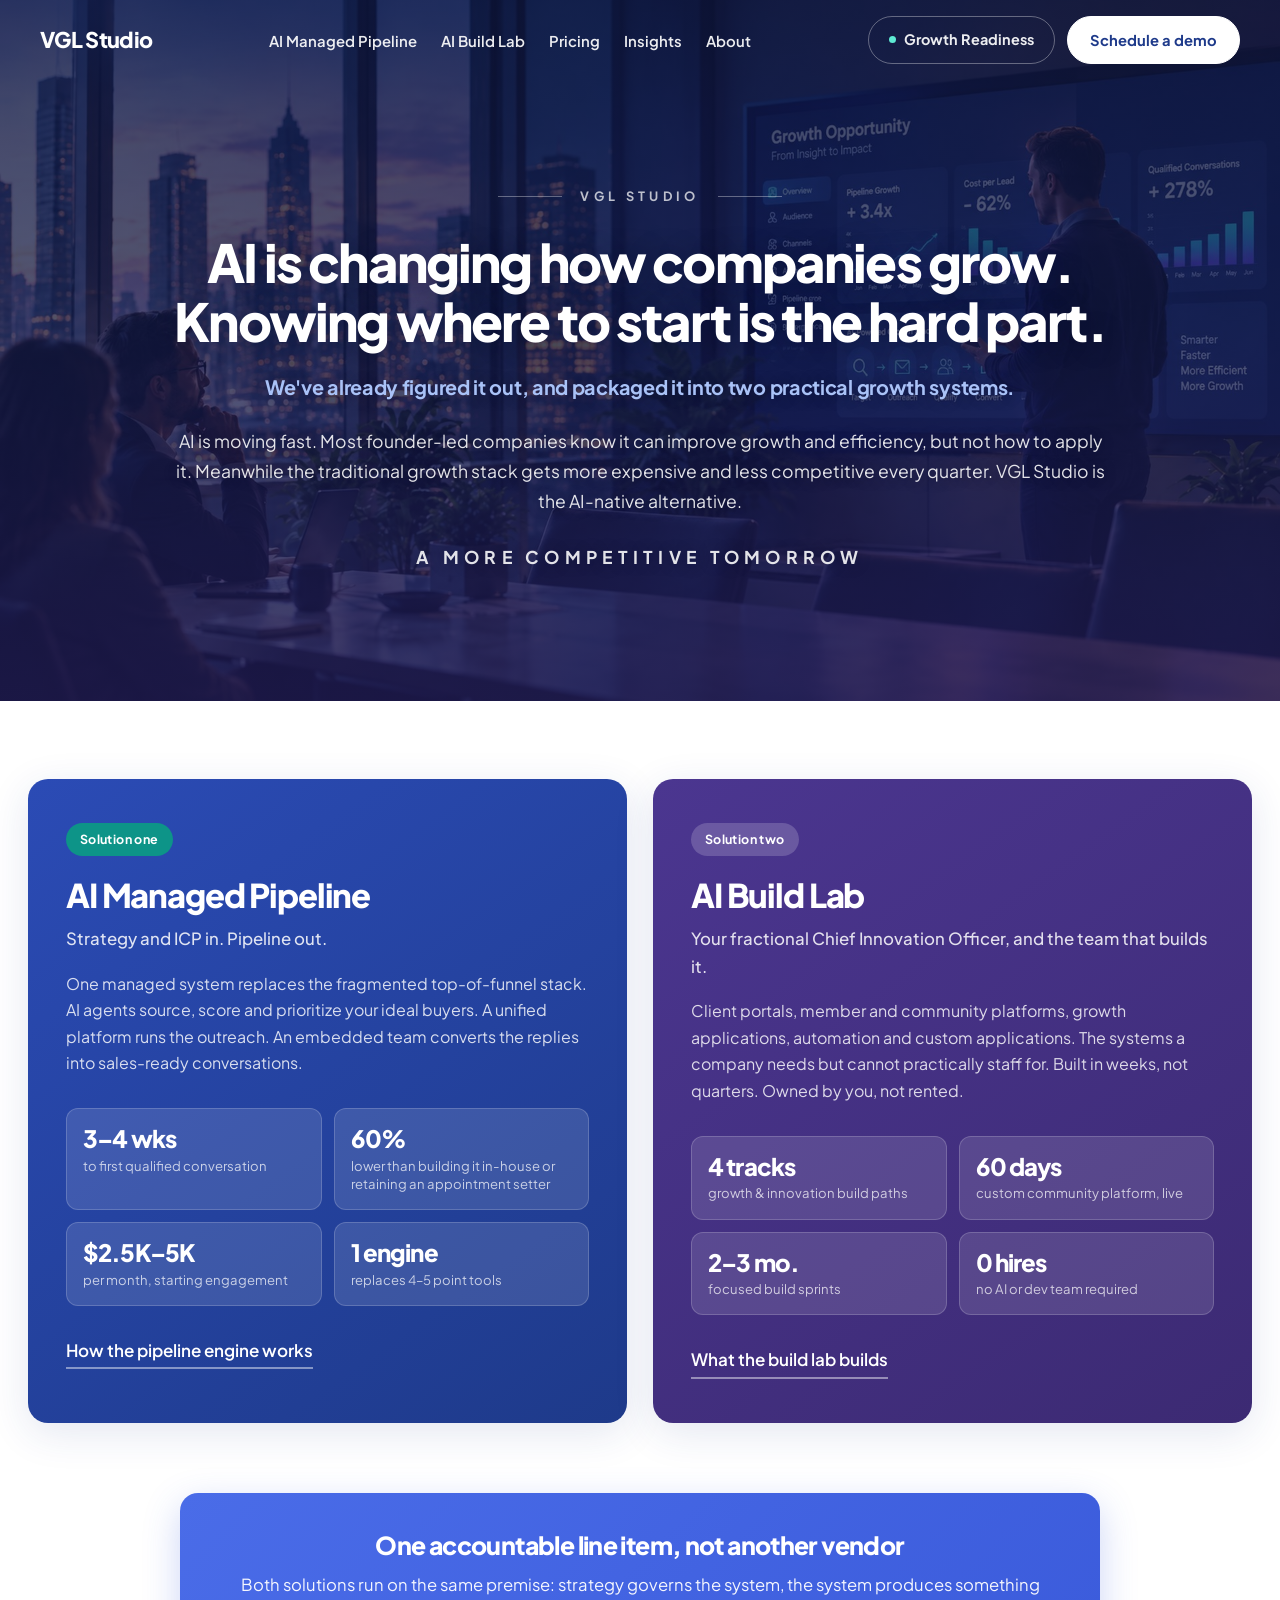
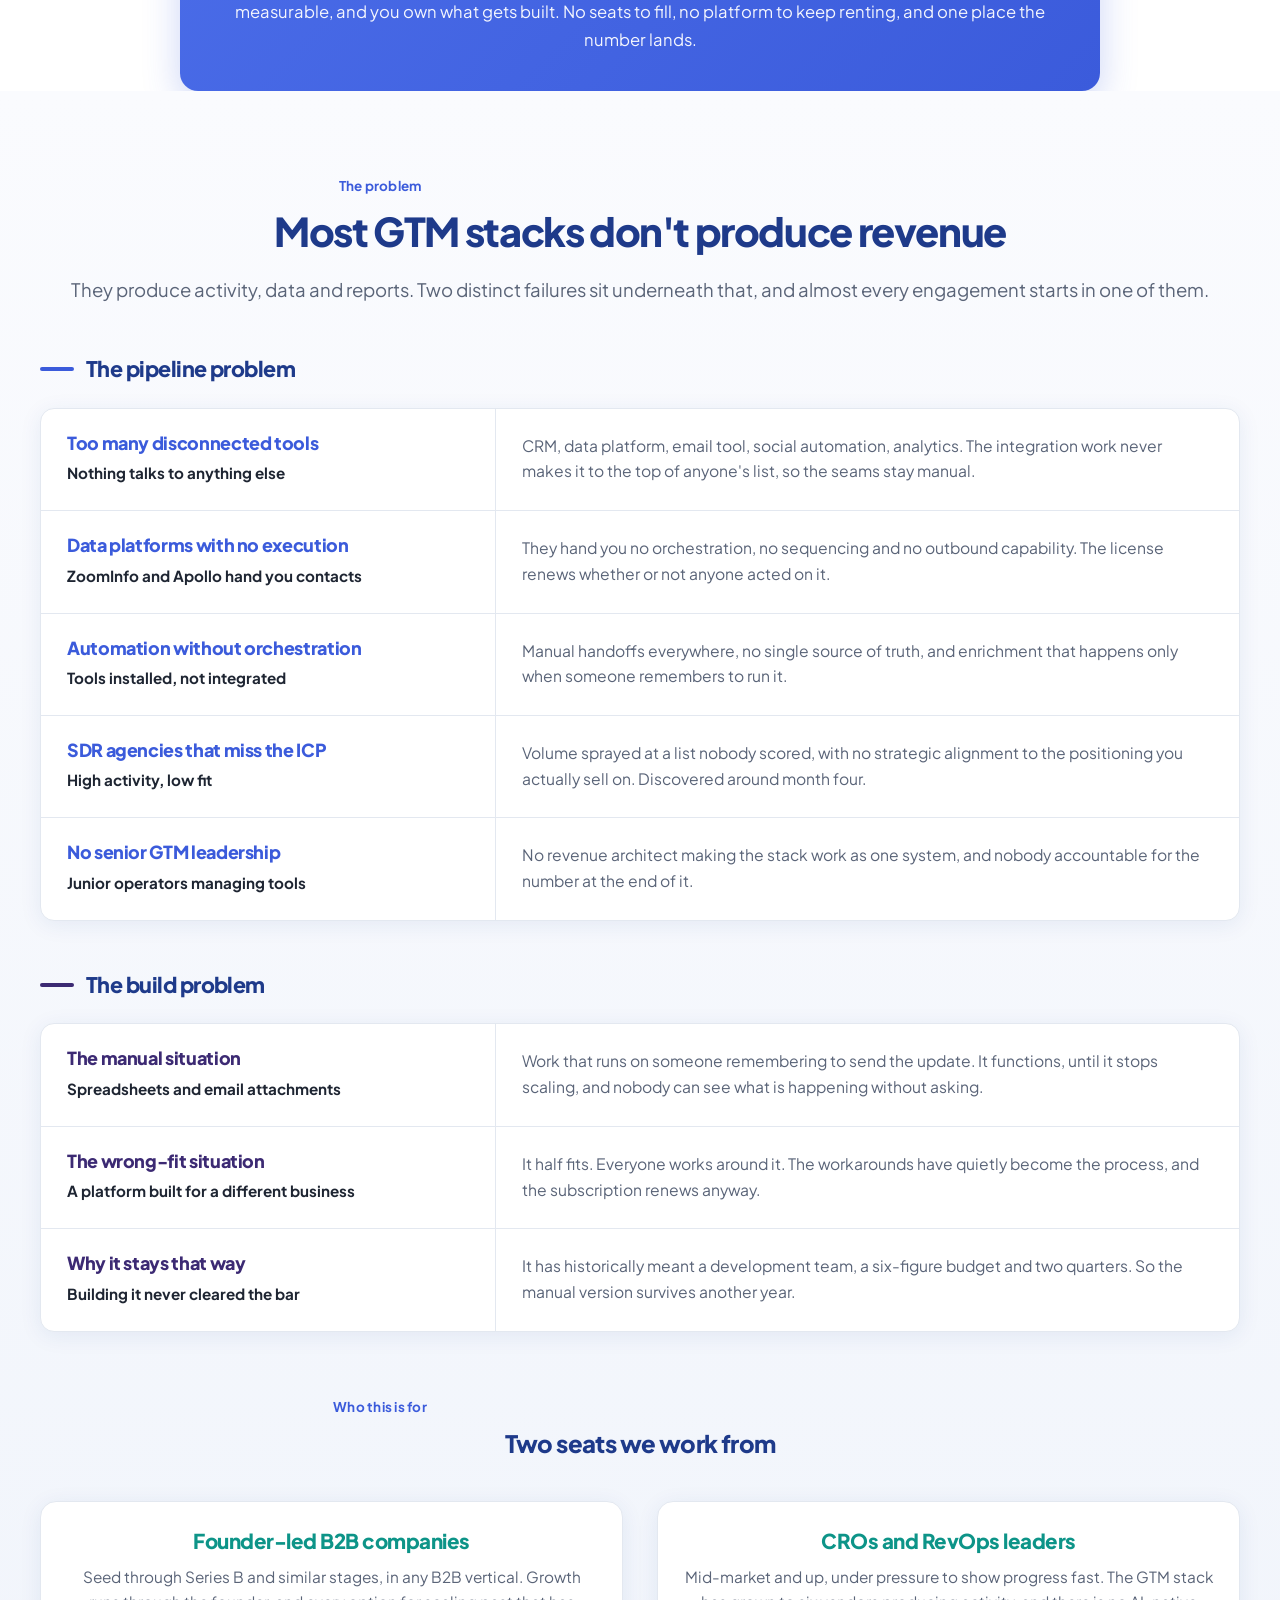
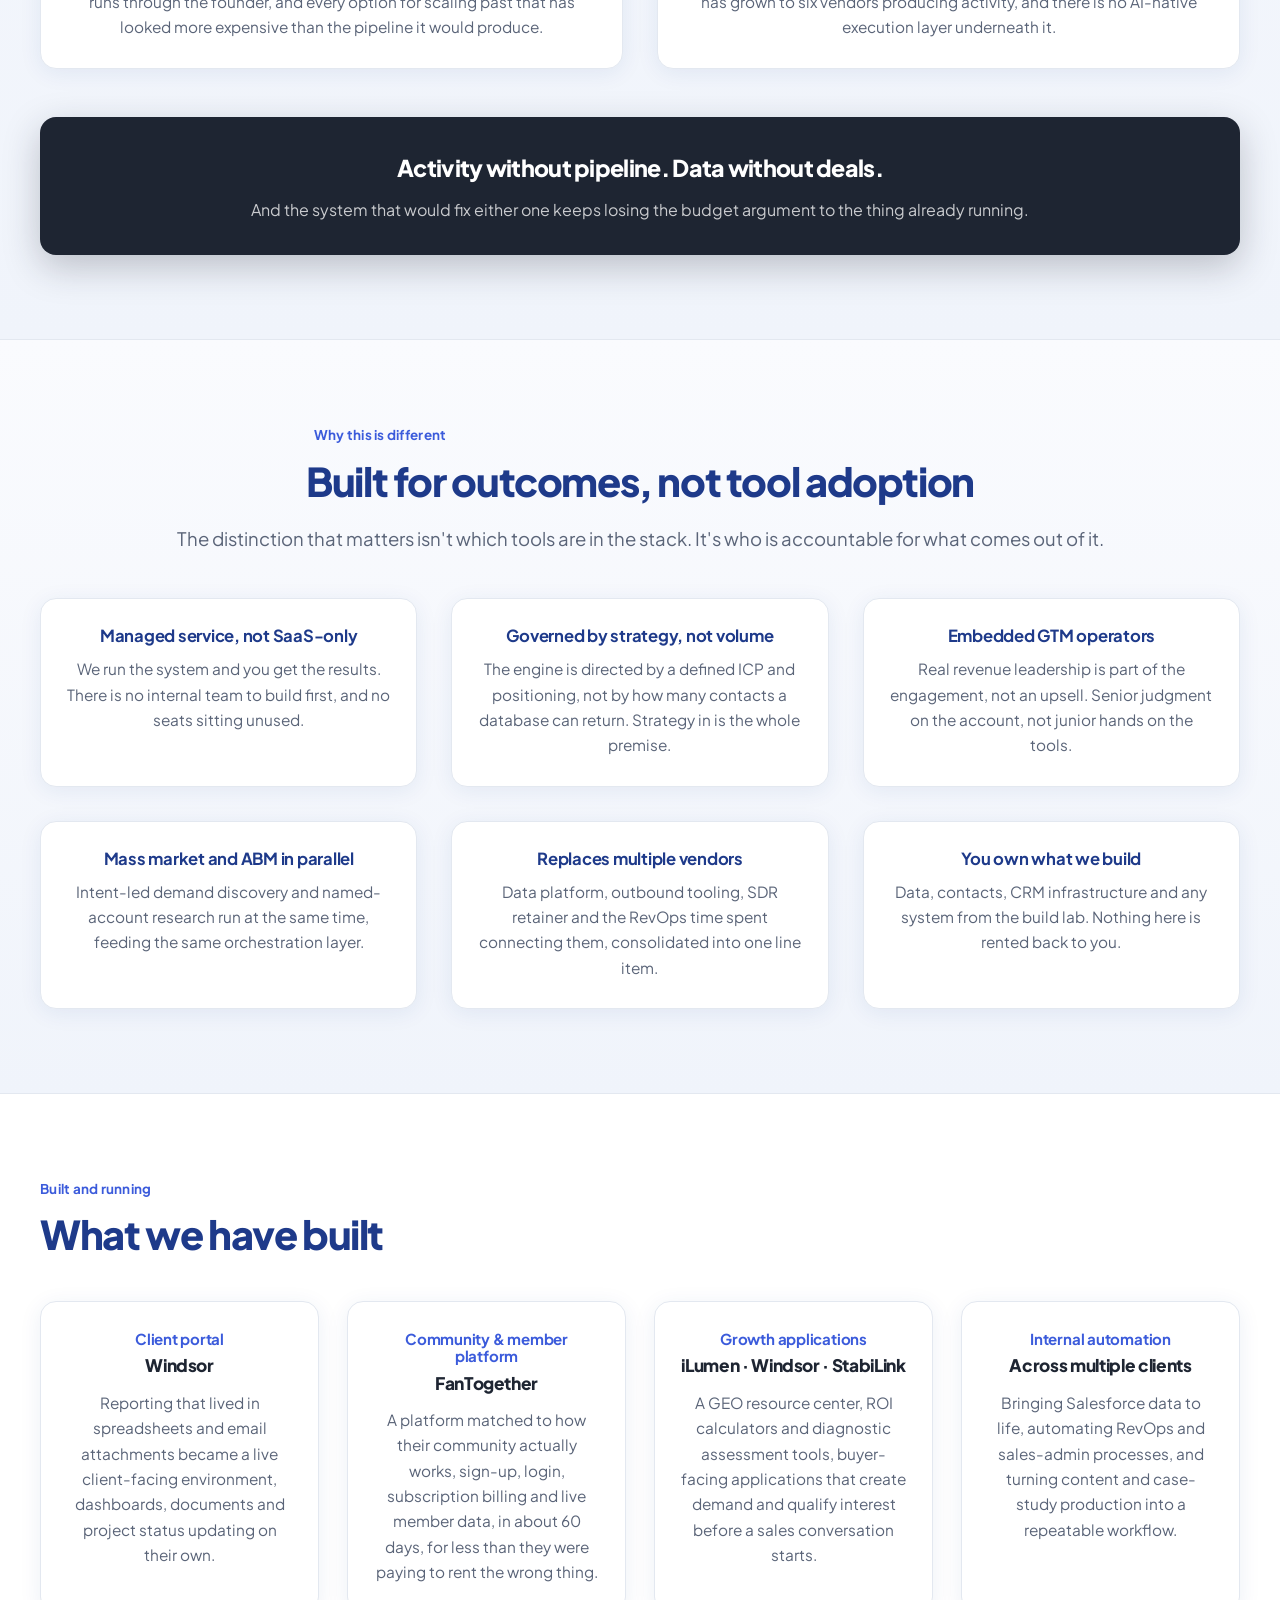
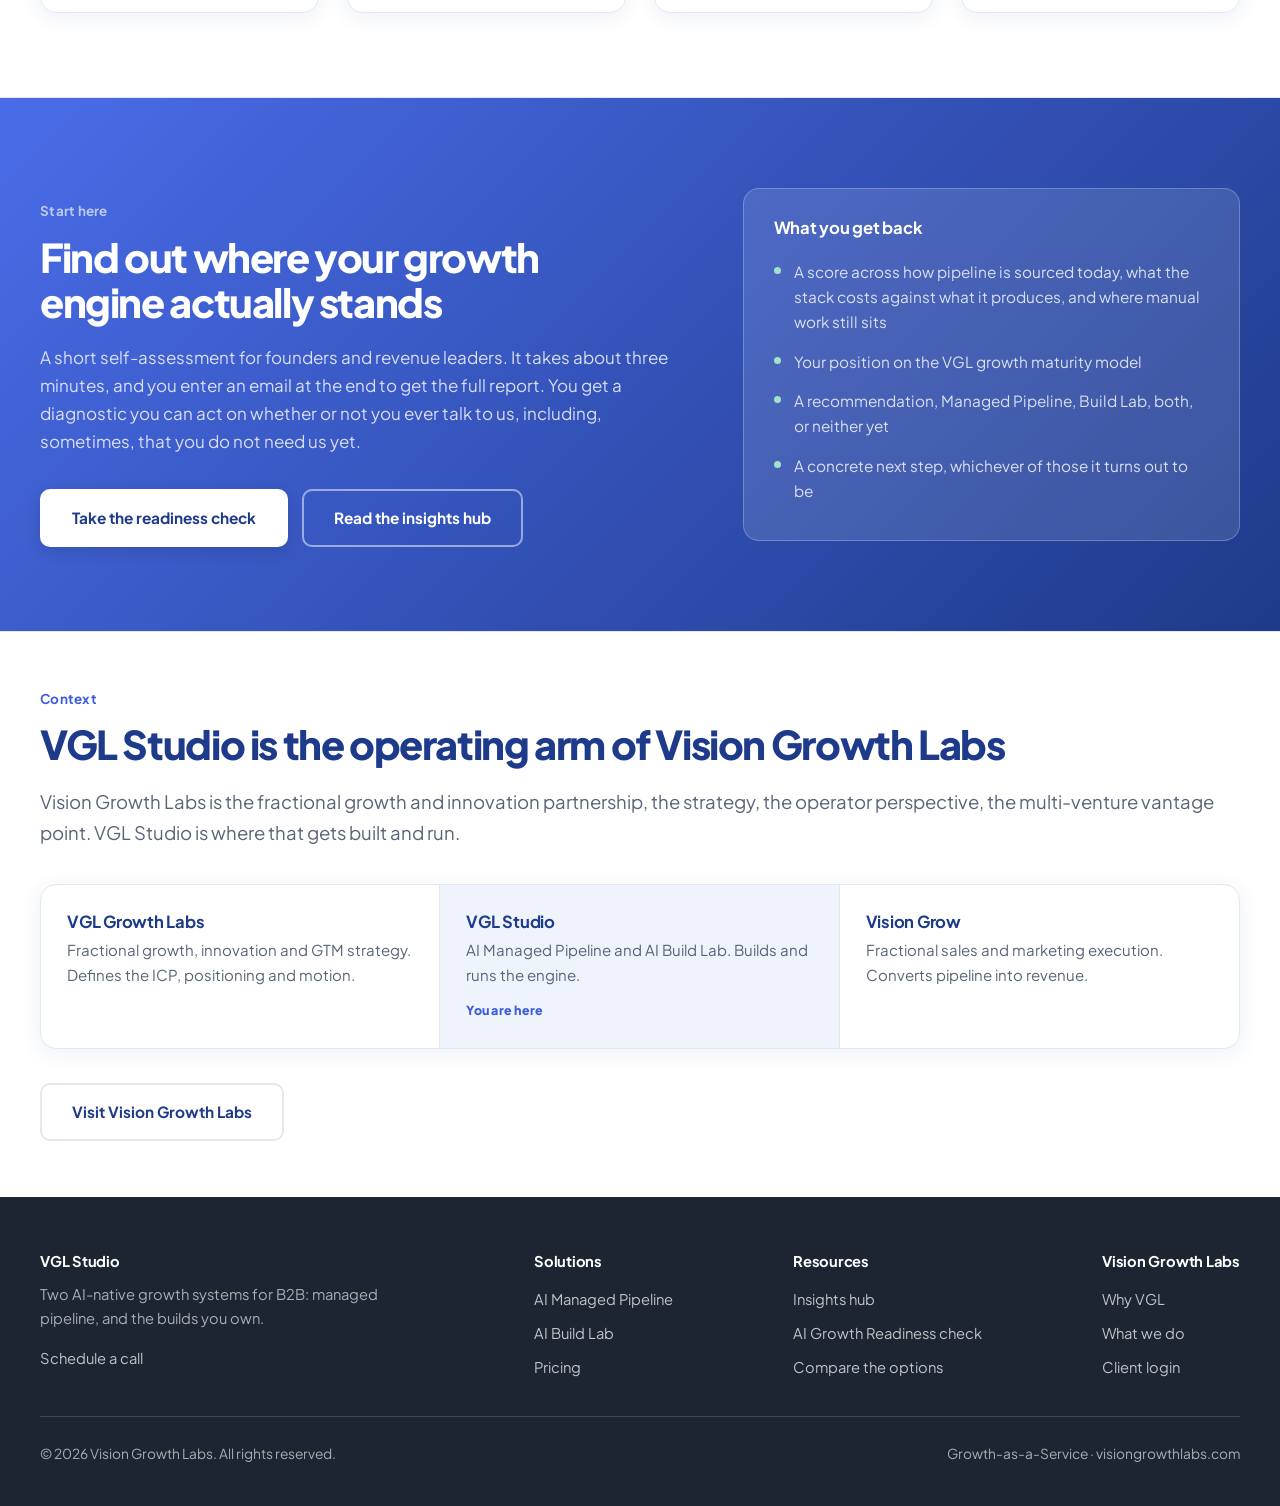
==== commit a06448de: "Trim meta descriptions, add social preview image, switch booking links to LeadConnector - 6 main-pag" ====
--- a/index.html
+++ b/index.html
@@ -13,7 +13,7 @@
 <meta name="viewport" content="width=device-width, initial-scale=1.0">
 
 <title>VGL Studio | AI Managed Pipeline &amp; AI Build Lab for B2B Growth</title>
-<meta name="description" content="VGL Studio runs two AI-native growth systems for B2B companies: a managed pipeline engine that produces qualified conversations, and a build lab for the portals, applications, and automations you cannot practically staff for.">
+<meta name="description" content="VGL Studio runs two AI-native growth systems for B2B: a managed pipeline engine that books qualified conversations, and a build lab for systems you can't staff.">
 <link rel="canonical" href="https://vglstudio.ai/">
 <meta name="robots" content="index, follow">
 
@@ -25,6 +25,10 @@
 <meta name="twitter:card" content="summary_large_image">
 <meta name="twitter:title" content="VGL Studio | AI Managed Pipeline &amp; AI Build Lab">
 <meta name="twitter:description" content="Two AI-native growth systems for B2B: managed pipeline that produces qualified conversations, and custom builds you own.">
+<meta property="og:image" content="https://vglstudio.ai/images/og-vgl-studio.jpg">
+<meta property="og:image:width" content="1200">
+<meta property="og:image:height" content="630">
+<meta name="twitter:image" content="https://vglstudio.ai/images/og-vgl-studio.jpg">
 
 <link rel="preload" as="image" href="/images/hero.jpg" fetchpriority="high">
 <link rel="preconnect" href="https://fonts.googleapis.com">
@@ -117,7 +121,7 @@
     </nav>
     <div class="navactions">
       <a class="nav-diag" href="/readiness"><span class="dot"></span>Growth Readiness</a>
-      <a class="nav-cta" href="https://meetings.hubspot.com/leckart2">Schedule a demo</a>
+      <a class="nav-cta" href="https://api.leadconnectorhq.com/widget/bookings/loren-eckart">Schedule a demo</a>
     </div>
   </div>
 </header>
@@ -367,7 +371,7 @@
       <div>
         <h4>VGL Studio</h4>
         <p style="max-width:34ch">Two AI-native growth systems for B2B: managed pipeline, and the builds you own.</p>
-        <p style="margin-top:16px"><a href="https://meetings.hubspot.com/leckart2">Schedule a call</a></p>
+        <p style="margin-top:16px"><a href="https://api.leadconnectorhq.com/widget/bookings/loren-eckart">Schedule a call</a></p>
       </div>
       <div>
         <h4>Solutions</h4>
